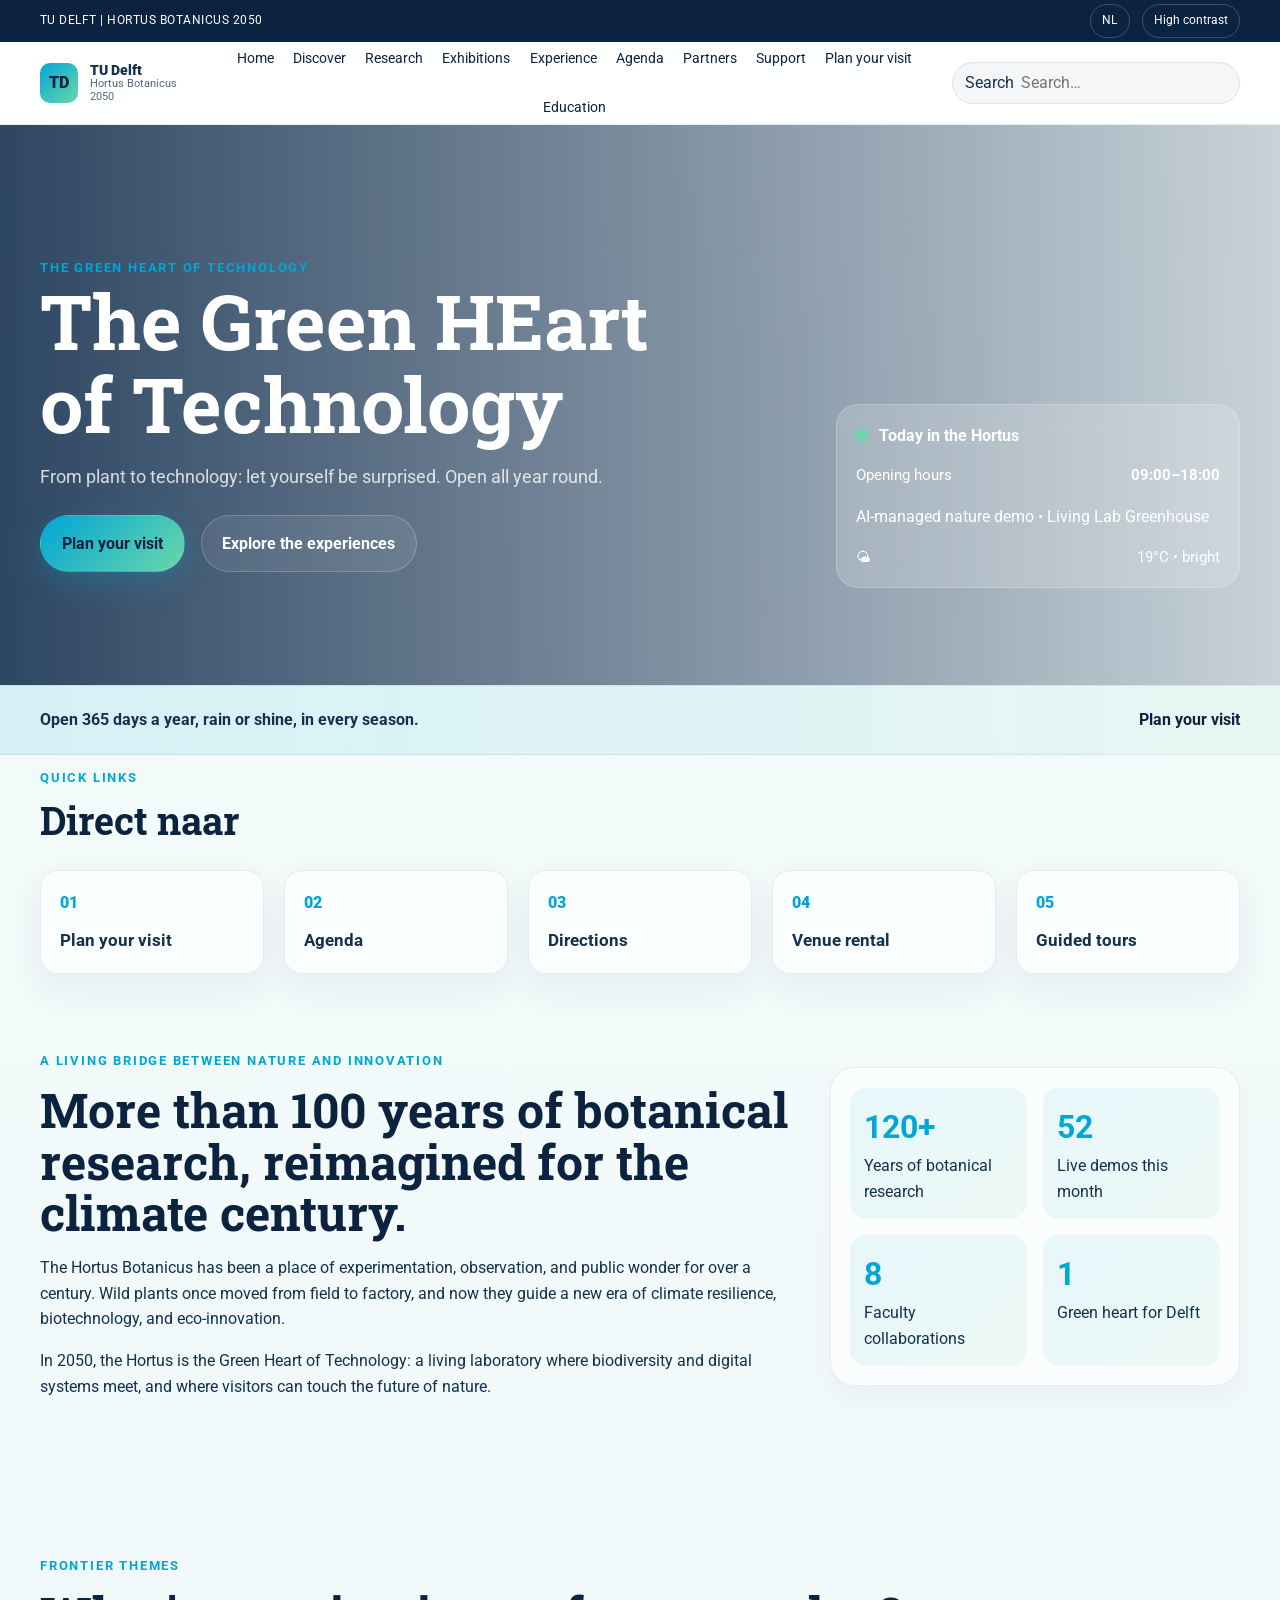
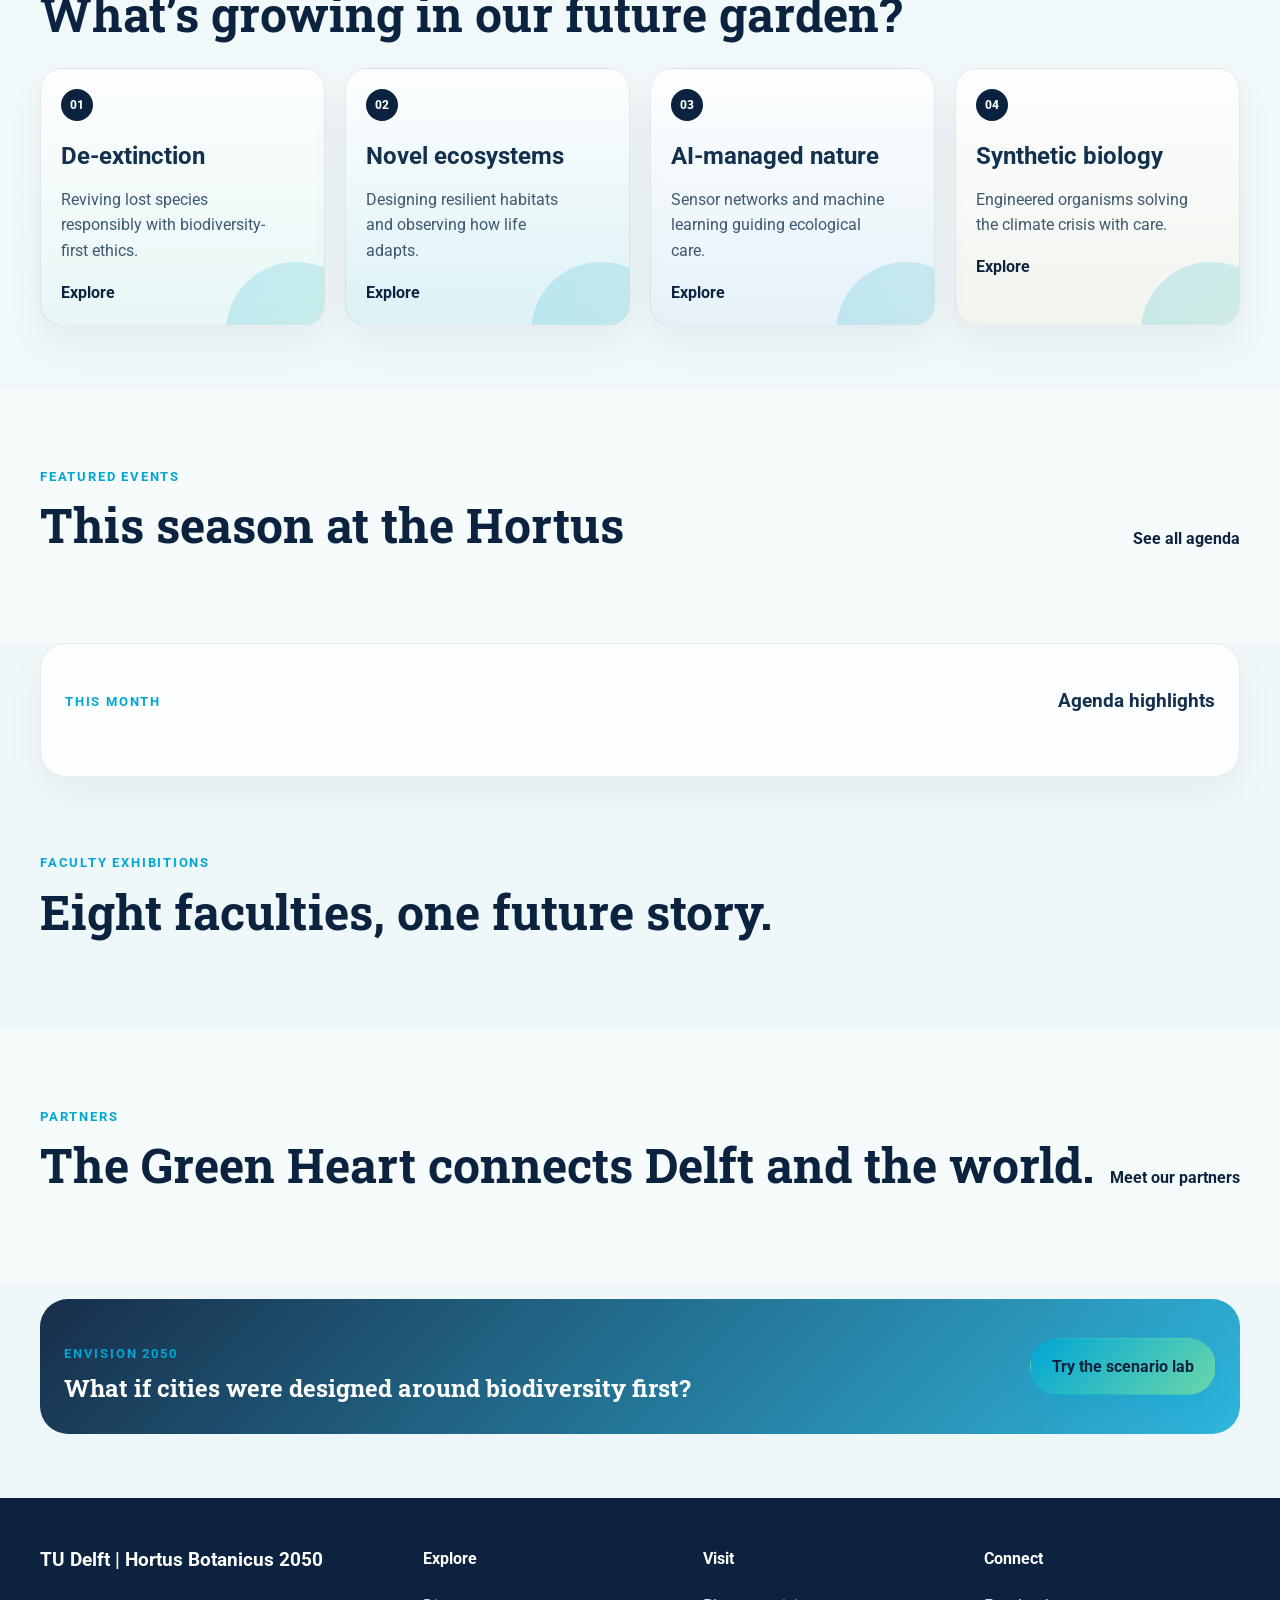
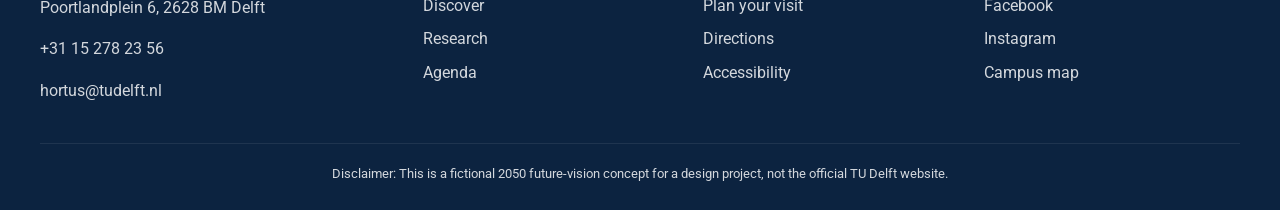
==== index.html @ bd9ae4de "Initial static redesign for Hortus Botanicus 2050 concept site." ====
<!DOCTYPE html>
<html lang="en">
  <head>
    <meta charset="UTF-8" />
    <meta name="viewport" content="width=device-width, initial-scale=1.0" />
    <title>TU Delft | Hortus Botanicus 2050</title>
    <meta name="description" content="A future-vision redesign of the TU Delft Hortus Botanicus website: The Green Heart of Technology." />
    <link rel="preconnect" href="https://fonts.googleapis.com" />
    <link rel="preconnect" href="https://fonts.gstatic.com" crossorigin />
    <link href="https://fonts.googleapis.com/css2?family=Roboto:wght@400;500;700;900&family=Roboto+Slab:wght@400;500;700&display=swap" rel="stylesheet" />
    <link rel="stylesheet" href="css/styles.css" />
    <script src="js/images.js" defer></script>
    <script src="data/site.js" defer></script>
    <script src="data/events.js" defer></script>
    <script src="data/exhibitions.js" defer></script>
    <script src="data/partners.js" defer></script>
    <script src="js/site.js" defer></script>
  </head>
  <body>
    <div class="topbar">
      <div class="container topbar-inner">
        <span class="topbar-label">TU Delft | Hortus Botanicus 2050</span>
        <div class="topbar-actions">
          <button class="language-toggle" data-lang-toggle aria-label="Toggle language">NL</button>
          <button class="contrast-toggle" data-contrast-toggle aria-label="Toggle high contrast">High contrast</button>
        </div>
      </div>
    </div>

    <header class="site-header">
      <div class="container nav-wrap">
        <a class="brand" href="index.html" aria-label="Home">
          <span class="brand-mark">TD</span>
          <span class="brand-text">
            <strong>TU Delft</strong>
            <small>Hortus Botanicus 2050</small>
          </span>
        </a>

        <button class="nav-toggle" aria-expanded="false" aria-controls="site-nav">
          <span></span><span></span><span></span>
        </button>

        <nav id="site-nav" class="site-nav" aria-label="Primary navigation">
          <a href="index.html" data-i18n="nav.home">Home</a>
          <a href="discover.html" data-i18n="nav.discover">Discover</a>
          <a href="research.html" data-i18n="nav.research">Research</a>
          <a href="exhibitions.html" data-i18n="nav.exhibitions">Exhibitions</a>
          <a href="experience.html" data-i18n="nav.experience">Experience</a>
          <a href="agenda.html" data-i18n="nav.agenda">Agenda</a>
          <a href="partners.html" data-i18n="nav.partners">Partners</a>
          <a href="support.html" data-i18n="nav.support">Support</a>
          <a href="visit.html" data-i18n="nav.visit">Plan your visit</a>
          <a href="education.html" data-i18n="nav.education">Education</a>
        </nav>

        <div class="header-tools">
          <label class="search-box" aria-label="Search">
            <span>Search</span>
            <input type="search" data-search-input placeholder="Search…" />
          </label>
        </div>
      </div>
    </header>

    <main>
      <section class="hero hero-home">
        <div class="hero-backdrop" data-bg="hero.main"></div>
        <div class="container hero-inner">
          <div class="hero-copy">
            <span class="eyebrow" data-i18n="hero.eyebrow">The Green Heart of Technology</span>
            <h1 data-i18n="hero.title">The Green HEart of Technology</h1>
            <p data-i18n="hero.subtitle">From plant to technology: let yourself be surprised. Open all year round.</p>
            <div class="cta-row">
              <a href="visit.html" class="btn btn-primary" data-i18n="hero.cta1">Plan your visit</a>
              <a href="experience.html" class="btn btn-secondary" data-i18n="hero.cta2">Explore the experiences</a>
            </div>
          </div>
          <aside class="today-card glass-card">
            <div class="card-header">
              <span class="status-dot"></span>
              <strong data-i18n="today.title">Today in the Hortus</strong>
            </div>
            <div class="hours-line">
              <span data-i18n="today.hours">Opening hours</span>
              <strong data-today-hours>09:00–18:00</strong>
            </div>
            <p data-today-activity>AI-managed nature demo • Living Lab Greenhouse</p>
            <div class="mini-weather">
              <span>🌤</span>
              <span data-today-weather>19°C • bright</span>
            </div>
          </aside>
        </div>
      </section>

      <section class="notice-band">
        <div class="container notice-inner">
          <strong data-i18n="notice.title">Open 365 days a year, rain or shine, in every season.</strong>
          <a href="visit.html" class="inline-link" data-i18n="notice.link">Plan your visit</a>
        </div>
      </section>

      <section class="quick-links container">
        <div class="section-heading compact">
          <p class="eyebrow" data-i18n="quicklinks.eyebrow">Quick links</p>
          <h2 data-i18n="quicklinks.title">Direct naar</h2>
        </div>
        <div class="quick-grid">
          <a class="quick-card" href="visit.html">
            <span>01</span>
            <h3 data-i18n="quick.plan">Plan your visit</h3>
          </a>
          <a class="quick-card" href="agenda.html">
            <span>02</span>
            <h3 data-i18n="quick.agenda">Agenda</h3>
          </a>
          <a class="quick-card" href="visit.html#directions">
            <span>03</span>
            <h3 data-i18n="quick.directions">Directions</h3>
          </a>
          <a class="quick-card" href="visit.html#rental">
            <span>04</span>
            <h3 data-i18n="quick.rental">Venue rental</h3>
          </a>
          <a class="quick-card" href="experience.html">
            <span>05</span>
            <h3 data-i18n="quick.tours">Guided tours</h3>
          </a>
        </div>
      </section>

      <section class="container intro-block">
        <div class="intro-copy">
          <p class="eyebrow" data-i18n="intro.eyebrow">A living bridge between nature and innovation</p>
          <h2 data-i18n="intro.title">More than 100 years of botanical research, reimagined for the climate century.</h2>
          <p data-i18n="intro.text1">The Hortus Botanicus has been a place of experimentation, observation, and public wonder for over a century. Wild plants once moved from field to factory, and now they guide a new era of climate resilience, biotechnology, and eco-innovation.</p>
          <p data-i18n="intro.text2">In 2050, the Hortus is the Green Heart of Technology: a living laboratory where biodiversity and digital systems meet, and where visitors can touch the future of nature.</p>
        </div>
        <div class="stats-grid glass-card">
          <div>
            <strong>120+</strong>
            <span>Years of botanical research</span>
          </div>
          <div>
            <strong>52</strong>
            <span>Live demos this month</span>
          </div>
          <div>
            <strong>8</strong>
            <span>Faculty collaborations</span>
          </div>
          <div>
            <strong>1</strong>
            <span>Green heart for Delft</span>
          </div>
        </div>
      </section>

      <section class="section-shell">
        <div class="container">
          <div class="section-heading">
            <p class="eyebrow" data-i18n="frontier.eyebrow">Frontier themes</p>
            <h2 data-i18n="frontier.title">What’s growing in our future garden?</h2>
          </div>
          <div class="card-grid theme-grid">
            <article class="feature-card card-1">
              <span class="tag">01</span>
              <h3>De-extinction</h3>
              <p>Reviving lost species responsibly with biodiversity-first ethics.</p>
              <a href="research.html#de-extinction">Explore</a>
            </article>
            <article class="feature-card card-2">
              <span class="tag">02</span>
              <h3>Novel ecosystems</h3>
              <p>Designing resilient habitats and observing how life adapts.</p>
              <a href="research.html#novel-ecosystems">Explore</a>
            </article>
            <article class="feature-card card-3">
              <span class="tag">03</span>
              <h3>AI-managed nature</h3>
              <p>Sensor networks and machine learning guiding ecological care.</p>
              <a href="research.html#ai-managed-nature">Explore</a>
            </article>
            <article class="feature-card card-4">
              <span class="tag">04</span>
              <h3>Synthetic biology</h3>
              <p>Engineered organisms solving the climate crisis with care.</p>
              <a href="research.html#synthetic-biology">Explore</a>
            </article>
          </div>
        </div>
      </section>

      <section class="section-shell alt-shell">
        <div class="container">
          <div class="section-heading split-heading">
            <div>
              <p class="eyebrow" data-i18n="events.eyebrow">Featured events</p>
              <h2 data-i18n="events.title">This season at the Hortus</h2>
            </div>
            <a href="agenda.html" class="inline-link" data-i18n="events.seeall">See all agenda</a>
          </div>
          <div class="card-grid event-grid" data-featured-events></div>
        </div>
      </section>

      <section class="container month-strip-shell">
        <div class="month-strip glass-card">
          <div class="strip-heading">
            <p class="eyebrow">This month</p>
            <h3>Agenda highlights</h3>
          </div>
          <div class="agenda-strip" id="home-agenda-strip"></div>
        </div>
      </section>

      <section class="section-shell">
        <div class="container">
          <div class="section-heading">
            <p class="eyebrow" data-i18n="faculties.eyebrow">Faculty exhibitions</p>
            <h2 data-i18n="faculties.title">Eight faculties, one future story.</h2>
          </div>
          <div class="faculty-grid" data-faculty-preview></div>
        </div>
      </section>

      <section class="section-shell alt-shell partner-shell">
        <div class="container">
          <div class="section-heading split-heading">
            <div>
              <p class="eyebrow" data-i18n="partners.eyebrow">Partners</p>
              <h2 data-i18n="partners.title">The Green Heart connects Delft and the world.</h2>
            </div>
            <a href="partners.html" class="inline-link" data-i18n="partners.link">Meet our partners</a>
          </div>
          <div class="logo-strip" data-partner-strip></div>
        </div>
      </section>

      <section class="cta-banner container">
        <div class="cta-inner glass-card">
          <div>
            <p class="eyebrow">Envision 2050</p>
            <h2>What if cities were designed around biodiversity first?</h2>
          </div>
          <a href="experience.html" class="btn btn-primary">Try the scenario lab</a>
        </div>
      </section>
    </main>

    <footer class="site-footer">
      <div class="container footer-grid">
        <div>
          <h3>TU Delft | Hortus Botanicus 2050</h3>
          <p>Poortlandplein 6, 2628 BM Delft</p>
          <p>+31 15 278 23 56</p>
          <p>hortus@tudelft.nl</p>
        </div>
        <div>
          <h4>Explore</h4>
          <ul>
            <li><a href="discover.html">Discover</a></li>
            <li><a href="research.html">Research</a></li>
            <li><a href="agenda.html">Agenda</a></li>
          </ul>
        </div>
        <div>
          <h4>Visit</h4>
          <ul>
            <li><a href="visit.html">Plan your visit</a></li>
            <li><a href="visit.html#directions">Directions</a></li>
            <li><a href="visit.html#accessibility">Accessibility</a></li>
          </ul>
        </div>
        <div>
          <h4>Connect</h4>
          <ul>
            <li><a href="#">Facebook</a></li>
            <li><a href="#">Instagram</a></li>
            <li><a href="#">Campus map</a></li>
          </ul>
        </div>
      </div>
      <div class="container footer-bottom">
        <small>Disclaimer: This is a fictional 2050 future-vision concept for a design project, not the official TU Delft website.</small>
      </div>
    </footer>
  </body>
</html>
---- css/styles.css ----
* {
  box-sizing: border-box;
}

:root {
  --tudelft-cyan: #00a6d6;
  --tudelft-dark: #0c2340;
  --tudelft-green: #6ad7aa;
  --tudelft-forest: #1d5b4b;
  --tudelft-sand: #eff8f5;
  --tudelft-stone: #dfe8ec;
  --tudelft-white: #ffffff;
  --tudelft-text: #13314d;
  --tudelft-shadow: rgba(12, 35, 64, 0.14);
  --tudelft-glow: rgba(0, 166, 214, 0.18);
  --max-width: 1200px;
}

body.high-contrast {
  --tudelft-cyan: #7ce8ff;
  --tudelft-dark: #000000;
  --tudelft-green: #d2ff69;
  --tudelft-forest: #0d3329;
  --tudelft-sand: #0f0f0f;
  --tudelft-stone: #1f1f1f;
  --tudelft-white: #ffffff;
  --tudelft-text: #ffffff;
  --tudelft-shadow: rgba(0, 0, 0, 0.5);
  --tudelft-glow: rgba(124, 232, 255, 0.2);
}

html {
  scroll-behavior: smooth;
}

body {
  margin: 0;
  font-family: "Roboto", sans-serif;
  background: linear-gradient(180deg, #f4fbfa 0%, #edf6f9 100%);
  color: var(--tudelft-text);
  line-height: 1.6;
}

body.high-contrast {
  background: #000;
  color: var(--tudelft-text);
}

img {
  max-width: 100%;
  display: block;
}

a {
  color: inherit;
  text-decoration: none;
}

button,
input {
  font: inherit;
}

.container {
  width: min(var(--max-width), calc(100% - 2rem));
  margin: 0 auto;
}

.topbar {
  background: var(--tudelft-dark);
  color: var(--tudelft-white);
  font-size: 0.77rem;
  letter-spacing: 0.04em;
  text-transform: uppercase;
}

.topbar-inner {
  display: flex;
  justify-content: space-between;
  align-items: center;
  min-height: 42px;
  gap: 1rem;
}

.topbar-actions {
  display: flex;
  gap: 0.75rem;
}

.language-toggle,
.contrast-toggle {
  border: 1px solid rgba(255,255,255,0.2);
  background: transparent;
  color: inherit;
  padding: 0.38rem 0.7rem;
  border-radius: 999px;
  cursor: pointer;
}

.site-header {
  position: sticky;
  top: 0;
  z-index: 40;
  background: rgba(255,255,255,0.85);
  backdrop-filter: blur(12px);
  border-bottom: 1px solid rgba(12, 35, 64, 0.08);
}

.nav-wrap {
  display: flex;
  align-items: center;
  justify-content: space-between;
  gap: 1rem;
  min-height: 78px;
}

.brand {
  display: inline-flex;
  align-items: center;
  gap: 0.75rem;
  min-width: 0;
}

.brand-mark {
  display: inline-grid;
  place-items: center;
  width: 2.5rem;
  height: 2.5rem;
  border-radius: 10px;
  background: linear-gradient(135deg, var(--tudelft-cyan), var(--tudelft-green));
  color: var(--tudelft-dark);
  font-weight: 900;
}

.brand-text {
  display: flex;
  flex-direction: column;
  line-height: 1.1;
}

.brand-text strong {
  font-weight: 900;
  font-size: 0.88rem;
}

.brand-text small {
  font-size: 0.7rem;
  color: rgba(12, 35, 64, 0.7);
}

.site-nav {
  display: flex;
  align-items: center;
  justify-content: center;
  gap: 1rem;
  flex-wrap: wrap;
  font-size: 0.85rem;
}

.site-nav a {
  position: relative;
  padding: 0.35rem 0.1rem;
  color: var(--tudelft-dark);
}

.site-nav a::after {
  content: "";
  position: absolute;
  left: 0;
  bottom: -0.2rem;
  width: 100%;
  height: 2px;
  background: var(--tudelft-cyan);
  transform: scaleX(0);
  transform-origin: center;
  transition: transform 0.2s ease;
}

.site-nav a:hover::after,
.site-nav a:focus-visible::after {
  transform: scaleX(1);
}

.header-tools {
  display: flex;
  align-items: center;
  gap: 0.5rem;
}

.search-box {
  display: flex;
  align-items: center;
  gap: 0.3rem;
  background: rgba(12, 35, 64, 0.04);
  border-radius: 999px;
  padding: 0.4rem 0.8rem;
  border: 1px solid rgba(12, 35, 64, 0.08);
}

.search-box input {
  border: 0;
  background: transparent;
  min-width: 120px;
  outline: none;
}

.nav-toggle {
  display: none;
  width: 2.8rem;
  height: 2.5rem;
  border: 1px solid rgba(12,35,64,0.12);
  border-radius: 10px;
  background: rgba(12,35,64,0.03);
}

.nav-toggle span {
  display: block;
  width: 1.3rem;
  height: 2px;
  background: var(--tudelft-dark);
  margin: 0.3rem auto;
}

.hero,
.page-hero {
  position: relative;
  min-height: 560px;
  display: flex;
  align-items: center;
  overflow: hidden;
}

.hero-backdrop,
.page-hero .hero-backdrop {
  position: absolute;
  inset: 0;
  background-size: cover;
  background-position: center;
  filter: saturate(1.15) contrast(1.05);
}

.hero-backdrop::after,
.page-hero .hero-backdrop::after {
  content: "";
  position: absolute;
  inset: 0;
  background: linear-gradient(90deg, rgba(12,35,64,0.82), rgba(12,35,64,0.18));
}

.hero-inner,
.page-hero-inner {
  position: relative;
  z-index: 1;
  width: min(var(--max-width), calc(100% - 2rem));
  display: grid;
  grid-template-columns: 1.7fr 0.9fr;
  gap: 2rem;
  align-items: end;
}

.hero-copy {
  max-width: 640px;
  color: var(--tudelft-white);
  padding: 4rem 0 3rem;
}

.eyebrow {
  font-size: 0.8rem;
  font-weight: 700;
  letter-spacing: 0.14em;
  text-transform: uppercase;
  color: var(--tudelft-cyan);
  margin-bottom: 0.75rem;
}

.hero-copy h1,
.page-hero h1,
.section-heading h2,
.intro-copy h2,
.cta-inner h2 {
  font-family: "Roboto Slab", serif;
  line-height: 1.08;
  margin: 0;
}

.hero-copy h1 {
  font-size: clamp(2.7rem, 6vw, 5.2rem);
  margin-bottom: 1rem;
}

.hero-copy p {
  font-size: 1.1rem;
  max-width: 42rem;
  color: rgba(255,255,255,0.8);
}

.cta-row {
  display: flex;
  flex-wrap: wrap;
  gap: 1rem;
  margin-top: 1.5rem;
}

.btn {
  display: inline-flex;
  align-items: center;
  justify-content: center;
  border-radius: 999px;
  padding: 0.9rem 1.3rem;
  border: 1px solid transparent;
  font-weight: 700;
  cursor: pointer;
  transition: transform 0.2s ease, box-shadow 0.2s ease;
}

.btn:hover, .btn:focus-visible {
  transform: translateY(-1px);
}

.btn-primary {
  background: linear-gradient(135deg, var(--tudelft-cyan), var(--tudelft-green));
  color: var(--tudelft-dark);
  box-shadow: 0 10px 30px rgba(0, 166, 214, 0.26);
}

.btn-secondary {
  background: rgba(255,255,255,0.08);
  color: var(--tudelft-white);
  border-color: rgba(255,255,255,0.2);
}

.today-card {
  background: rgba(255,255,255,0.18);
  border: 1px solid rgba(255,255,255,0.2);
  backdrop-filter: blur(12px);
  color: var(--tudelft-white);
  padding: 1.1rem 1.2rem;
  border-radius: 22px;
  margin-bottom: 2rem;
}

.card-header {
  display: flex;
  align-items: center;
  gap: 0.7rem;
  margin-bottom: 1rem;
  font-weight: 700;
}

.status-dot {
  display: inline-block;
  width: 0.72rem;
  height: 0.72rem;
  background: var(--tudelft-green);
  border-radius: 50%;
  box-shadow: 0 0 0 5px rgba(106, 215, 170, 0.18);
}

.hours-line,
.mini-weather {
  display: flex;
  justify-content: space-between;
  gap: 1rem;
  align-items: center;
  font-size: 0.92rem;
  margin-top: 0.7rem;
}

.notice-band {
  background: linear-gradient(90deg, rgba(0,166,214,0.12), rgba(106,215,170,0.08));
  border-block: 1px solid rgba(12,35,64,0.08);
}

.notice-inner {
  display: flex;
  justify-content: space-between;
  align-items: center;
  gap: 1rem;
  min-height: 68px;
}

.inline-link {
  color: var(--tudelft-dark);
  font-weight: 700;
}

.container.section-slim,
.section-shell,
.page-hero {
  padding-block: 4rem;
}

.section-heading {
  margin-bottom: 1.75rem;
}

.section-heading h2,
.intro-copy h2 {
  font-size: clamp(2rem, 4vw, 3rem);
  color: var(--tudelft-dark);
}

.section-heading.compact h2 {
  font-size: clamp(1.5rem, 3vw, 2.4rem);
}

.split-heading {
  display: flex;
  justify-content: space-between;
  align-items: end;
  gap: 1rem;
}

.quick-grid,
.card-grid,
.faculty-grid,
.demo-grid,
.support-grid,
.education-grid,
.collection-grid,
.visit-grid,
.zone-grid {
  display: grid;
  gap: 1.25rem;
}

.quick-grid {
  grid-template-columns: repeat(5, minmax(160px, 1fr));
}

.quick-card {
  background: rgba(255,255,255,0.7);
  border: 1px solid rgba(12,35,64,0.08);
  border-radius: 18px;
  padding: 1.2rem;
  box-shadow: 0 14px 35px rgba(12,35,64,0.06);
}

.quick-card span {
  display: block;
  color: var(--tudelft-cyan);
  font-weight: 900;
  margin-bottom: 0.7rem;
}

.quick-card h3 {
  margin: 0;
  font-size: 1.08rem;
}

.intro-block {
  display: grid;
  grid-template-columns: 1.3fr 0.7fr;
  gap: 1.75rem;
  align-items: center;
  padding-block: 4rem;
}

.stats-grid {
  display: grid;
  grid-template-columns: repeat(2, minmax(120px, 1fr));
  gap: 1rem;
  padding: 1.2rem;
  background: rgba(255,255,255,0.7);
  border-radius: 24px;
  border: 1px solid rgba(12,35,64,0.08);
  box-shadow: 0 12px 25px rgba(12,35,64,0.04);
}

.stats-grid div {
  padding: 0.9rem;
  border-radius: 16px;
  background: linear-gradient(135deg, rgba(0,166,214,0.08), rgba(106,215,170,0.1));
}

.stats-grid strong {
  display: block;
  font-size: clamp(1.6rem, 2.5vw, 2.4rem);
  color: var(--tudelft-cyan);
}

.theme-grid,
.event-grid,
.faculty-grid,
.support-grid,
.education-grid,
.collection-grid,
.visit-grid,
.zone-grid {
  grid-template-columns: repeat(4, minmax(220px, 1fr));
}

.feature-card,
.research-card,
.demo-card,
.info-panel,
.partner-box,
.zone-card,
.faculty-card,
.support-card,
.poster-card,
.visit-card {
  background: rgba(255,255,255,0.78);
  border: 1px solid rgba(12,35,64,0.08);
  border-radius: 22px;
  box-shadow: 0 18px 38px rgba(12,35,64,0.06);
}

.feature-card {
  padding: 1.25rem;
  min-height: 230px;
  position: relative;
  overflow: hidden;
}

.feature-card::before {
  content: "";
  position: absolute;
  inset: auto -15% -30% auto;
  width: 140px;
  height: 140px;
  border-radius: 50%;
  background: linear-gradient(135deg, rgba(0,166,214,0.18), rgba(106,215,170,0.2));
}

.feature-card .tag {
  display: inline-flex;
  width: 2rem;
  height: 2rem;
  border-radius: 50%;
  align-items: center;
  justify-content: center;
  background: var(--tudelft-dark);
  color: var(--tudelft-white);
  font-size: 0.72rem;
  font-weight: 800;
}

.feature-card h3 {
  margin-top: 1rem;
  margin-bottom: 0.7rem;
  font-size: 1.5rem;
}

.feature-card p {
  margin: 0;
  color: rgba(19,49,77,0.8);
  max-width: 24ch;
}

.feature-card a {
  display: inline-flex;
  margin-top: 1rem;
  font-weight: 700;
  color: var(--tudelft-dark);
}

.card-1 { background: linear-gradient(180deg, rgba(255,255,255,0.84), rgba(96,217,186,0.06)); }
.card-2 { background: linear-gradient(180deg, rgba(255,255,255,0.84), rgba(0,166,214,0.08)); }
.card-3 { background: linear-gradient(180deg, rgba(255,255,255,0.84), rgba(109,162,255,0.08)); }
.card-4 { background: linear-gradient(180deg, rgba(255,255,255,0.84), rgba(255,206,102,0.08)); }

.alt-shell {
  background: rgba(255,255,255,0.42);
}

.event-card {
  background: rgba(255,255,255,0.78);
  border: 1px solid rgba(12,35,64,0.08);
  border-radius: 20px;
  overflow: hidden;
  box-shadow: 0 16px 36px rgba(12,35,64,0.05);
}

.event-card .event-media {
  height: 170px;
  background: linear-gradient(135deg, rgba(12,35,64,0.8), rgba(0,166,214,0.4));
}

.event-card .event-copy {
  padding: 1rem 1.1rem 1.3rem;
}

.event-date {
  display: inline-block;
  margin-bottom: 0.6rem;
  background: rgba(0,166,214,0.12);
  color: var(--tudelft-dark);
  border-radius: 999px;
  padding: 0.3rem 0.7rem;
  font-weight: 700;
  font-size: 0.8rem;
}

.event-card h3,
.research-card h3,
.faculty-card h3,
.demo-card h3,
.support-card h3,
.info-panel h3,
.partner-box h3 {
  margin: 0 0 0.6rem;
  font-size: 1.3rem;
}

.event-card p,
.research-card p,
.faculty-card p,
.demo-card p,
.support-card p,
.info-panel p,
.partner-box p {
  margin: 0;
  color: rgba(19,49,77,0.82);
}

.month-strip-shell {
  padding-bottom: 0;
}

.month-strip {
  background: rgba(255,255,255,0.76);
  border-radius: 26px;
  border: 1px solid rgba(12,35,64,0.08);
  box-shadow: 0 18px 40px rgba(12,35,64,0.05);
  padding: 1.5rem;
}

.strip-heading {
  display: flex;
  align-items: center;
  justify-content: space-between;
  gap: 1rem;
  margin-bottom: 1rem;
}

.agenda-strip {
  display: grid;
  grid-template-columns: repeat(4, minmax(180px, 1fr));
  gap: 1rem;
}

.agenda-item {
  background: var(--tudelft-sand);
  border: 1px solid rgba(12,35,64,0.08);
  border-radius: 16px;
  padding: 0.9rem;
}

.agenda-item strong {
  display: block;
  font-size: 1.4rem;
  color: var(--tudelft-dark);
}

.faculty-grid {
  grid-template-columns: repeat(4, minmax(180px, 1fr));
}

.faculty-card,
.partner-box,
.support-card,
.info-panel,
.zone-card,
.demo-card,
.poster-card,
.visit-card {
  padding: 1.2rem;
}

.faculty-card .mini-tag,
.partner-box .mini-tag,
.zone-card .mini-tag,
.demo-card .mini-tag {
  display: inline-block;
  border-radius: 999px;
  background: rgba(0,166,214,0.12);
  color: var(--tudelft-dark);
  font-weight: 700;
  font-size: 0.78rem;
  padding: 0.28rem 0.6rem;
  margin-bottom: 0.6rem;
}

.logo-strip {
  display: flex;
  flex-wrap: wrap;
  gap: 0.9rem;
  margin-top: 1rem;
}

.logo-strip .partner-logo {
  min-width: 120px;
  padding: 1rem 1.2rem;
  border-radius: 16px;
  background: rgba(255,255,255,0.6);
  border: 1px solid rgba(12,35,64,0.08);
  text-align: center;
  font-weight: 700;
}

.cta-banner {
  padding-block: 1rem 4rem;
}

.cta-inner {
  display: flex;
  align-items: center;
  justify-content: space-between;
  gap: 1.5rem;
  background: linear-gradient(135deg, rgba(12,35,64,0.95), rgba(0,166,214,0.8));
  color: var(--tudelft-white);
  border-radius: 28px;
  padding: 2rem 1.5rem;
}

.site-footer {
  background: var(--tudelft-dark);
  color: rgba(255,255,255,0.82);
  padding: 3rem 0 1.5rem;
}

.footer-grid {
  display: grid;
  grid-template-columns: 1.4fr 1fr 1fr 1fr;
  gap: 1.5rem;
}

.site-footer h3,
.site-footer h4 {
  color: var(--tudelft-white);
  margin-top: 0;
}

.site-footer ul {
  list-style: none;
  padding: 0;
  margin: 0;
  display: grid;
  gap: 0.5rem;
}

.site-footer a {
  color: inherit;
}

.footer-bottom {
  border-top: 1px solid rgba(255,255,255,0.08);
  margin-top: 1.5rem;
  padding-top: 1rem;
  text-align: center;
}

.page-hero.slim-hero {
  min-height: 340px;
}

.page-hero-inner {
  display: flex;
  align-items: end;
  min-height: 340px;
}

.page-hero-inner h1 {
  color: var(--tudelft-white);
  font-size: clamp(2.2rem, 4vw, 4rem);
  max-width: 680px;
}

.research-grid {
  display: grid;
  grid-template-columns: repeat(2, minmax(260px, 1fr));
  gap: 1.25rem;
}

.research-card {
  padding: 1.4rem;
}

.research-header {
  display: flex;
  align-items: center;
  gap: 0.9rem;
  margin-bottom: 0.9rem;
}

.research-header span {
  width: 2.1rem;
  height: 2.1rem;
  display: inline-grid;
  place-items: center;
  border-radius: 50%;
  background: var(--tudelft-dark);
  color: var(--tudelft-white);
  font-weight: 700;
}

.demo-box {
  background: rgba(0,166,214,0.08);
  border: 1px solid rgba(0,166,214,0.14);
  border-radius: 16px;
  padding: 0.8rem 1rem;
  margin: 1rem 0;
}

.demo-box strong {
  display: block;
  margin-bottom: 0.25rem;
}

.stats-bars {
  display: grid;
  gap: 1rem;
}

.bar-row {
  display: grid;
  grid-template-columns: 220px minmax(160px, 1fr) 70px;
  align-items: center;
  gap: 1rem;
}

.bar {
  position: relative;
  height: 16px;
  background: rgba(12,35,64,0.08);
  border-radius: 999px;
  overflow: hidden;
}

.bar span {
  display: block;
  height: 100%;
  border-radius: inherit;
  background: linear-gradient(90deg, var(--tudelft-cyan), var(--tudelft-green));
  animation: fill-bar 1.4s ease;
}

@keyframes fill-bar {
  from { width: 0; }
}

.filter-row {
  display: flex;
  flex-wrap: wrap;
  gap: 0.7rem;
  margin-bottom: 1.5rem;
}

.filter-chip {
  padding: 0.55rem 0.9rem;
  border-radius: 999px;
  border: 1px solid rgba(12,35,64,0.12);
  background: rgba(255,255,255,0.74);
  color: var(--tudelft-dark);
  cursor: pointer;
}

.filter-chip.active {
  background: var(--tudelft-dark);
  color: var(--tudelft-white);
}

.faculty-gallery {
  display: grid;
  grid-template-columns: repeat(2, minmax(250px, 1fr));
  gap: 1.2rem;
}

.faculty-item {
  display: grid;
  grid-template-columns: 176px 1fr;
  gap: 1rem;
  background: rgba(255,255,255,0.78);
  border: 1px solid rgba(12,35,64,0.08);
  border-radius: 22px;
  overflow: hidden;
  box-shadow: 0 16px 30px rgba(12,35,64,0.06);
}

.faculty-image {
  min-height: 200px;
  background: linear-gradient(135deg, rgba(12,35,64,0.8), rgba(0,166,214,0.25));
}

.faculty-item .inner {
  padding: 1.1rem 1rem 1.1rem 0;
}

.scenario-panel {
  background: rgba(255,255,255,0.8);
  border: 1px solid rgba(12,35,64,0.08);
  border-radius: 26px;
  padding: 1.5rem;
  box-shadow: 0 18px 40px rgba(12,35,64,0.06);
}

.scenario-options {
  display: flex;
  flex-wrap: wrap;
  gap: 0.8rem;
  margin-bottom: 1.25rem;
}

.scenario-btn {
  padding: 0.8rem 1rem;
  border-radius: 999px;
  border: 1px solid rgba(12,35,64,0.12);
  background: rgba(255,255,255,0.76);
  cursor: pointer;
}

.scenario-btn.active {
  background: var(--tudelft-dark);
  color: var(--tudelft-white);
}

.scenario-result {
  display: grid;
  grid-template-columns: 1fr 1.1fr;
  gap: 1.2rem;
  align-items: center;
  background: linear-gradient(135deg, rgba(0,166,214,0.07), rgba(106,215,170,0.08));
  border-radius: 20px;
  padding: 1rem;
}

.result-visual {
  min-height: 220px;
  border-radius: 18px;
  background: linear-gradient(135deg, rgba(27,45,56,0.9), rgba(106,215,170,0.5));
  position: relative;
  overflow: hidden;
}

.visual-frame {
  position: absolute;
  inset: 10% 12%;
  background: linear-gradient(180deg, rgba(255,255,255,0.1), rgba(255,255,255,0.06));
  border: 1px solid rgba(255,255,255,0.22);
  border-radius: 16px;
}

.demo-grid,
.support-grid,
.education-grid,
.collection-grid,
.visit-grid {
  grid-template-columns: repeat(3, minmax(220px, 1fr));
}

.reserve-slot {
  margin-top: 1rem;
  background: var(--tudelft-dark);
  color: var(--tudelft-white);
}

.agenda-controls {
  display: grid;
  gap: 1rem;
}

.agenda-search {
  display: grid;
  gap: 0.5rem;
  max-width: 400px;
}

.agenda-search input {
  border: 1px solid rgba(12,35,64,0.12);
  border-radius: 12px;
  padding: 0.7rem 0.8rem;
}

.agenda-list {
  display: grid;
  gap: 1rem;
  margin-top: 1.5rem;
}

.agenda-day {
  display: grid;
  grid-template-columns: 80px 1fr;
  gap: 1rem;
  align-items: start;
  padding: 1rem 1.1rem;
  background: rgba(255,255,255,0.78);
  border: 1px solid rgba(12,35,64,0.08);
  border-radius: 18px;
}

.day-badge {
  display: inline-grid;
  place-items: center;
  width: 70px;
  height: 70px;
  border-radius: 18px;
  background: linear-gradient(135deg, rgba(0,166,214,0.14), rgba(106,215,170,0.22));
  font-weight: 900;
  font-size: 1.3rem;
}

.agenda-item-title {
  margin: 0 0 0.4rem;
  font-size: 1.5rem;
}

.agenda-meta {
  display: flex;
  flex-wrap: wrap;
  gap: 0.7rem;
  margin-bottom: 0.6rem;
  color: rgba(19,49,77,0.8);
  font-size: 0.88rem;
}

.network-map {
  position: relative;
  min-height: 320px;
  background: linear-gradient(135deg, rgba(12,35,64,0.08), rgba(0,166,214,0.08));
  border-radius: 26px;
  border: 1px solid rgba(12,35,64,0.08);
  overflow: hidden;
}

.map-core {
  position: absolute;
  left: 50%;
  top: 50%;
  transform: translate(-50%, -50%);
  width: 100px;
  height: 100px;
  display: grid;
  place-items: center;
  background: linear-gradient(135deg, var(--tudelft-cyan), var(--tudelft-green));
  color: var(--tudelft-dark);
  border-radius: 50%;
  font-weight: 900;
  box-shadow: 0 0 0 18px rgba(0,166,214,0.08);
}

.node {
  position: absolute;
  padding: 0.5rem 0.7rem;
  border-radius: 999px;
  background: rgba(255,255,255,0.8);
  border: 1px solid rgba(12,35,64,0.1);
  font-weight: 700;
}

.node-one { top: 20%; left: 18%; }
.node-two { top: 18%; right: 14%; }
.node-three { bottom: 18%; left: 22%; }
.node-four { bottom: 22%; right: 16%; }

.partner-category {
  margin-bottom: 1.5rem;
}

.partner-grid {
  display: grid;
  grid-template-columns: repeat(4, minmax(180px, 1fr));
  gap: 1rem;
  margin-top: 1rem;
}

.partner-box {
  min-height: 120px;
  display: grid;
  place-items: center;
  text-align: center;
}

.poster-grid {
  display: grid;
  grid-template-columns: repeat(4, minmax(180px, 1fr));
  gap: 1rem;
}

.poster-card {
  min-height: 150px;
  display: grid;
  place-items: center;
  background: linear-gradient(135deg, rgba(0,166,214,0.08), rgba(106,215,170,0.08));
  font-weight: 700;
}

.modal {
  position: fixed;
  inset: 0;
  display: none;
  place-items: center;
  padding: 1rem;
  background: rgba(12,35,64,0.4);
  z-index: 90;
}

.modal.open {
  display: grid;
}

.modal-content {
  max-width: 780px;
  width: min(100%, 780px);
  background: rgba(255,255,255,0.96);
  border: 1px solid rgba(12,35,64,0.08);
  border-radius: 24px;
  display: grid;
  grid-template-columns: 1.1fr 1fr;
  overflow: hidden;
  position: relative;
}

.modal-media img {
  width: 100%;
  height: 100%;
  object-fit: cover;
  background: linear-gradient(135deg, rgba(12,35,64,0.8), rgba(0,166,214,0.25));
}

.modal-copy {
  padding: 1.5rem;
}

.modal-close {
  position: absolute;
  top: 0.7rem;
  right: 0.8rem;
  width: 2rem;
  height: 2rem;
  border: 0;
  border-radius: 50%;
  background: rgba(12,35,64,0.08);
  cursor: pointer;
  font-size: 1.5rem;
}

.readme-wrap {
  max-width: 980px;
  margin: 3rem auto;
  padding: 2rem;
  background: rgba(255,255,255,0.8);
  border-radius: 24px;
  box-shadow: 0 18px 40px rgba(12,35,64,0.06);
}

.readme-wrap table {
  width: 100%;
  border-collapse: collapse;
  margin-top: 1rem;
}

.readme-wrap th,
.readme-wrap td {
  border: 1px solid rgba(12,35,64,0.12);
  padding: 0.7rem;
  text-align: left;
}

:focus-visible {
  outline: 3px solid rgba(0,166,214,0.9);
  outline-offset: 2px;
}

@media (prefers-reduced-motion: reduce) {
  html {
    scroll-behavior: auto;
  }
  *, *::before, *::after {
    animation: none !important;
    transition: none !important;
  }
}

@media (max-width: 980px) {
  .hero-inner,
  .intro-block,
  .scenario-result,
  .modal-content,
  .footer-grid {
    grid-template-columns: 1fr;
  }

  .quick-grid,
  .theme-grid,
  .event-grid,
  .faculty-grid,
  .partner-grid,
  .poster-grid,
  .support-grid,
  .education-grid,
  .collection-grid,
  .visit-grid,
  .demo-grid,
  .agenda-strip {
    grid-template-columns: repeat(2, minmax(180px, 1fr));
  }

  .site-nav {
    position: absolute;
    top: 100%;
    left: 1rem;
    right: 1rem;
    display: none;
    flex-direction: column;
    align-items: flex-start;
    background: rgba(255,255,255,0.96);
    border: 1px solid rgba(12,35,64,0.08);
    border-radius: 16px;
    padding: 1rem;
    box-shadow: 0 16px 30px rgba(12,35,64,0.08);
  }

  .site-nav.open {
    display: flex;
  }

  .nav-toggle {
    display: block;
  }
}

@media (max-width: 640px) {
  .topbar-inner,
  .notice-inner,
  .split-heading,
  .cta-inner,
  .strip-heading {
    flex-direction: column;
    align-items: flex-start;
  }

  .quick-grid,
  .theme-grid,
  .event-grid,
  .faculty-grid,
  .partner-grid,
  .poster-grid,
  .support-grid,
  .education-grid,
  .collection-grid,
  .visit-grid,
  .demo-grid,
  .agenda-strip,
  .research-grid,
  .faculty-gallery,
  .zone-grid {
    grid-template-columns: 1fr;
  }

  .hero-copy h1 {
    font-size: 2.5rem;
  }

  .hero,
  .page-hero {
    min-height: 450px;
  }

  .brand-text {
    display: none;
  }

  .bar-row {
    grid-template-columns: 1fr;
  }

  .faculty-item {
    grid-template-columns: 1fr;
  }
}
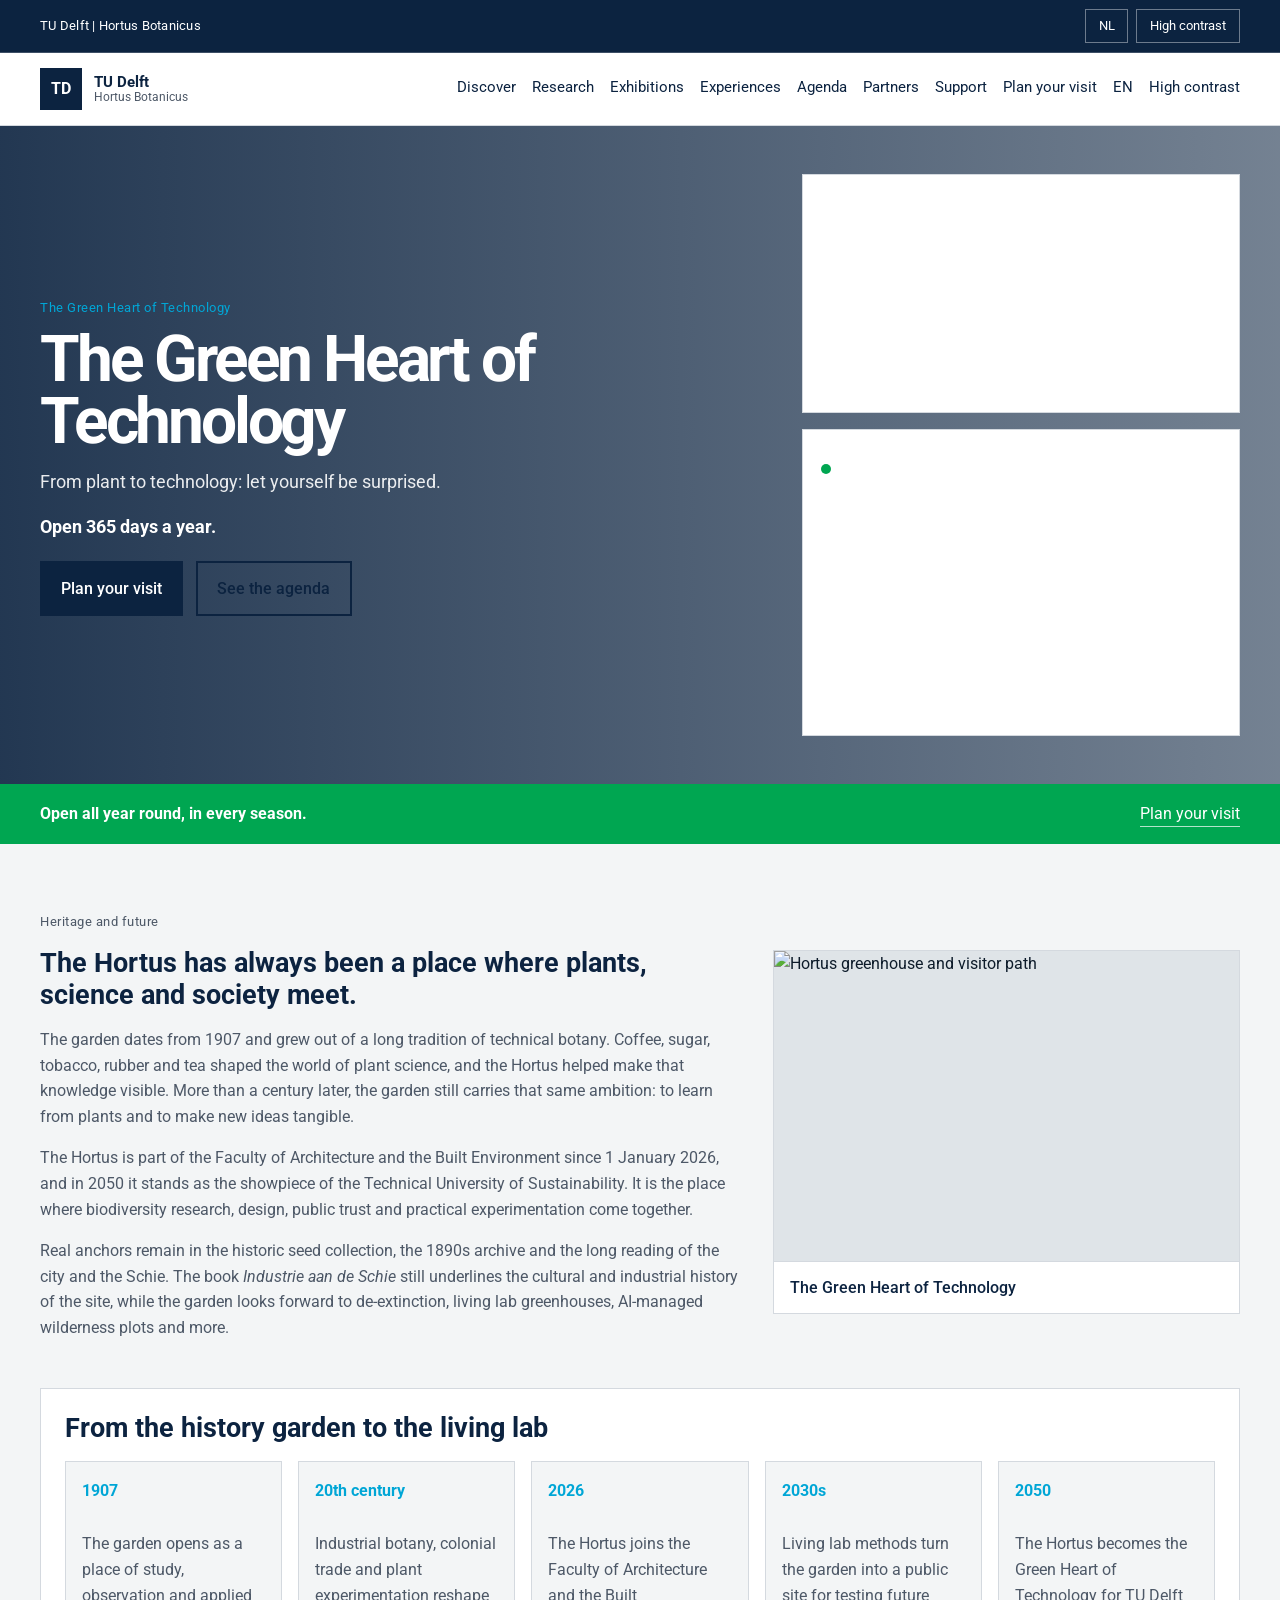
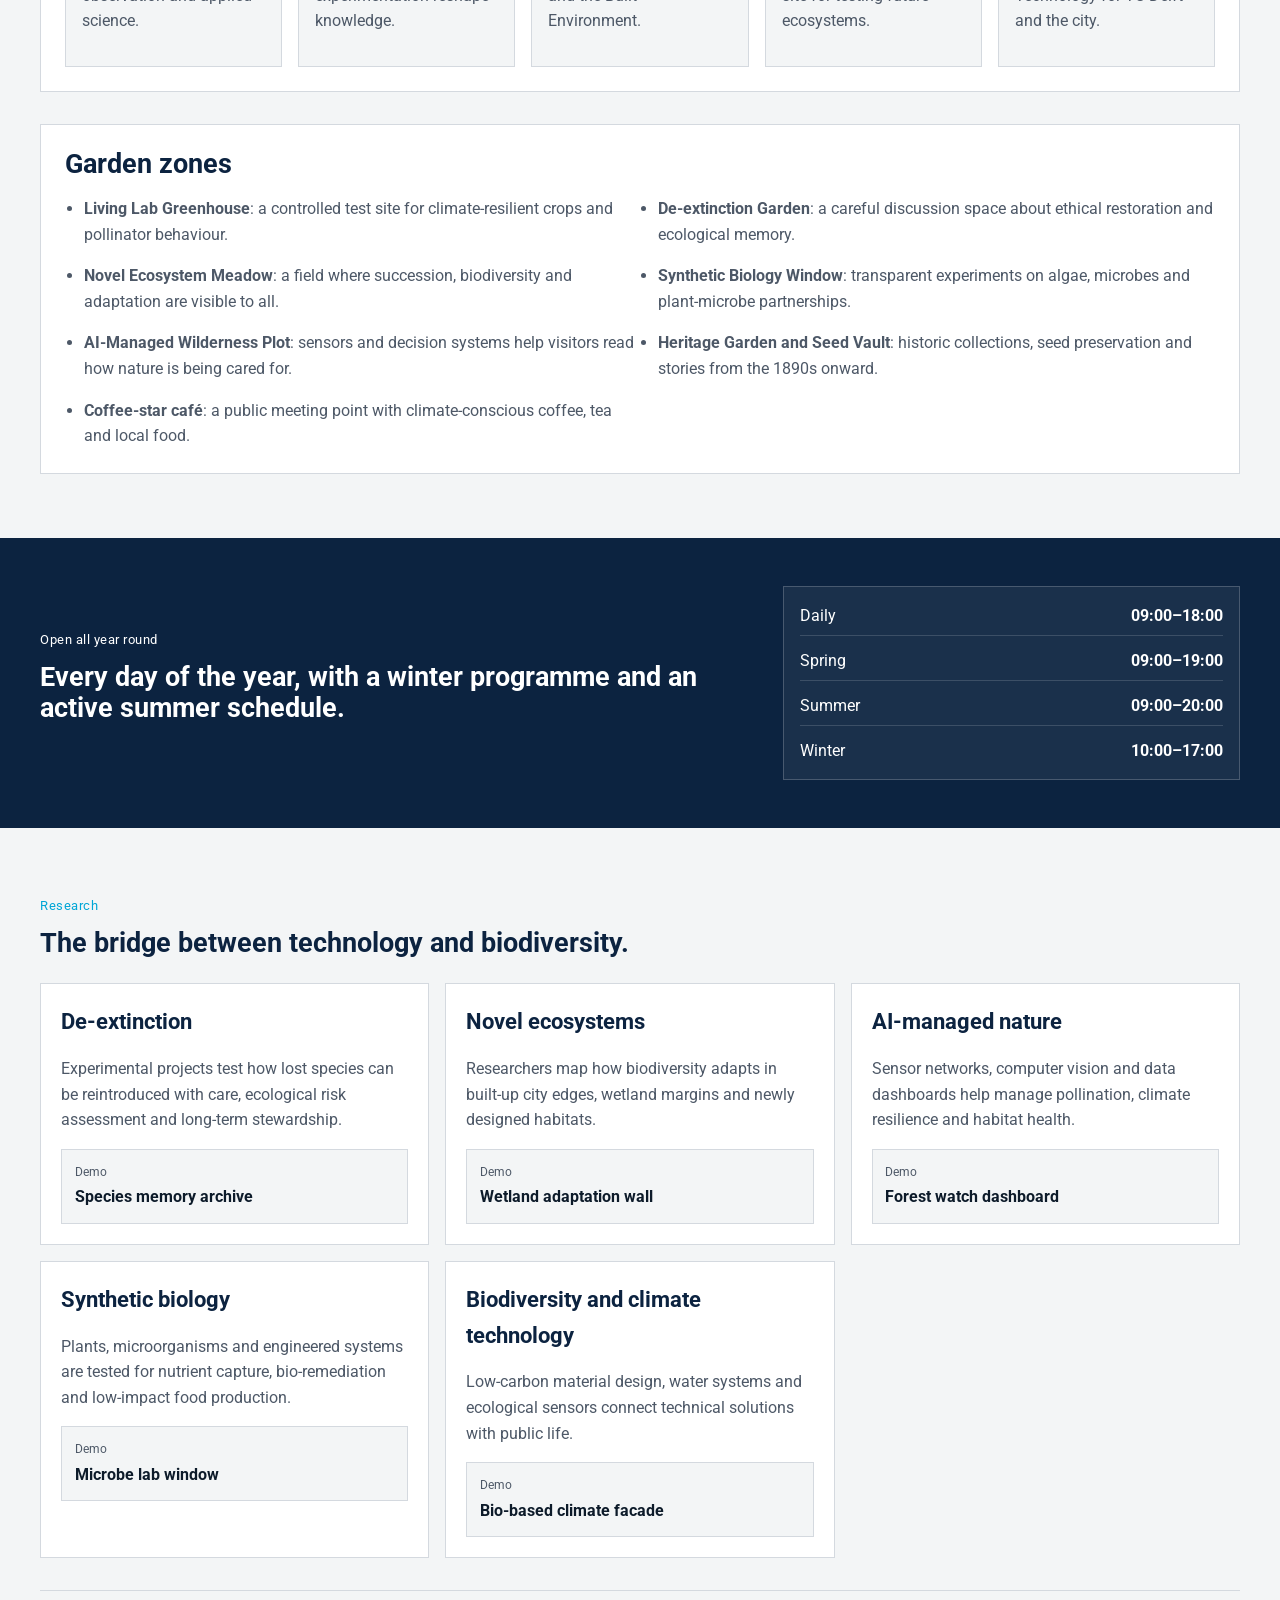
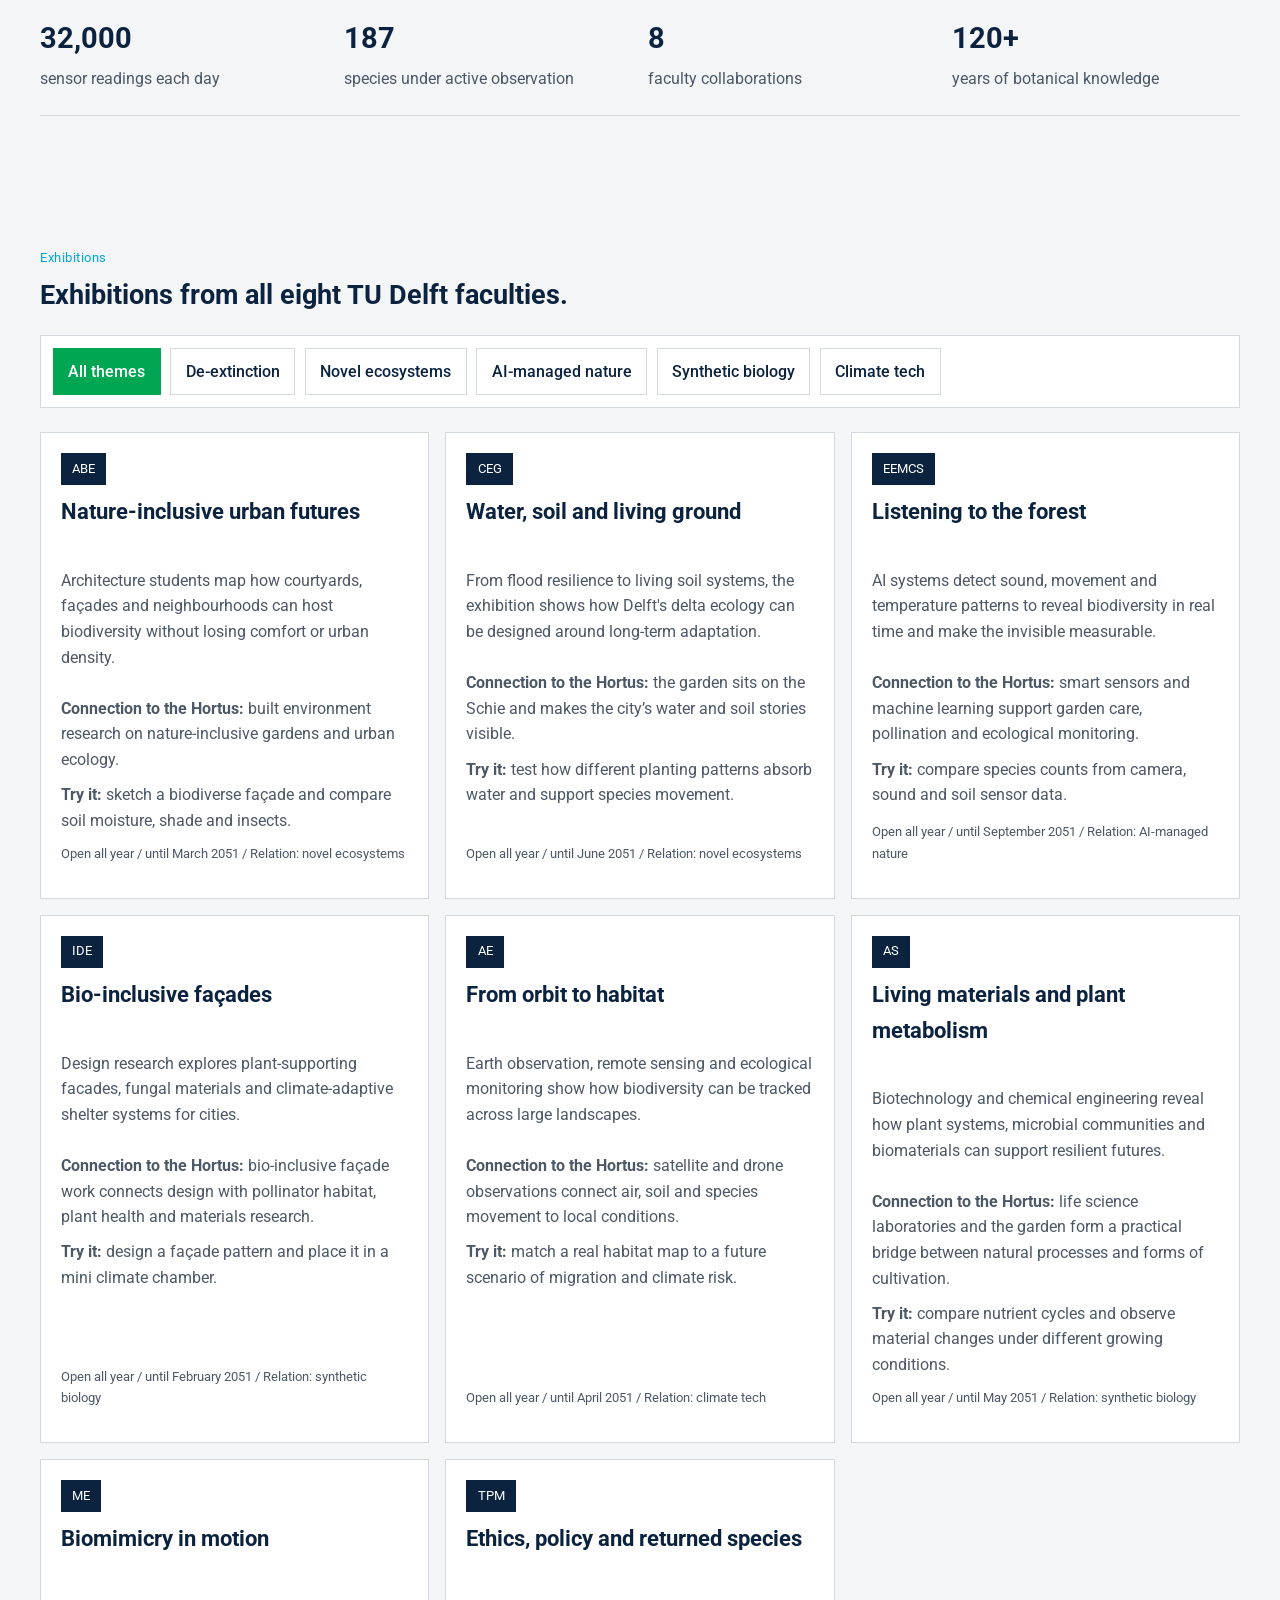
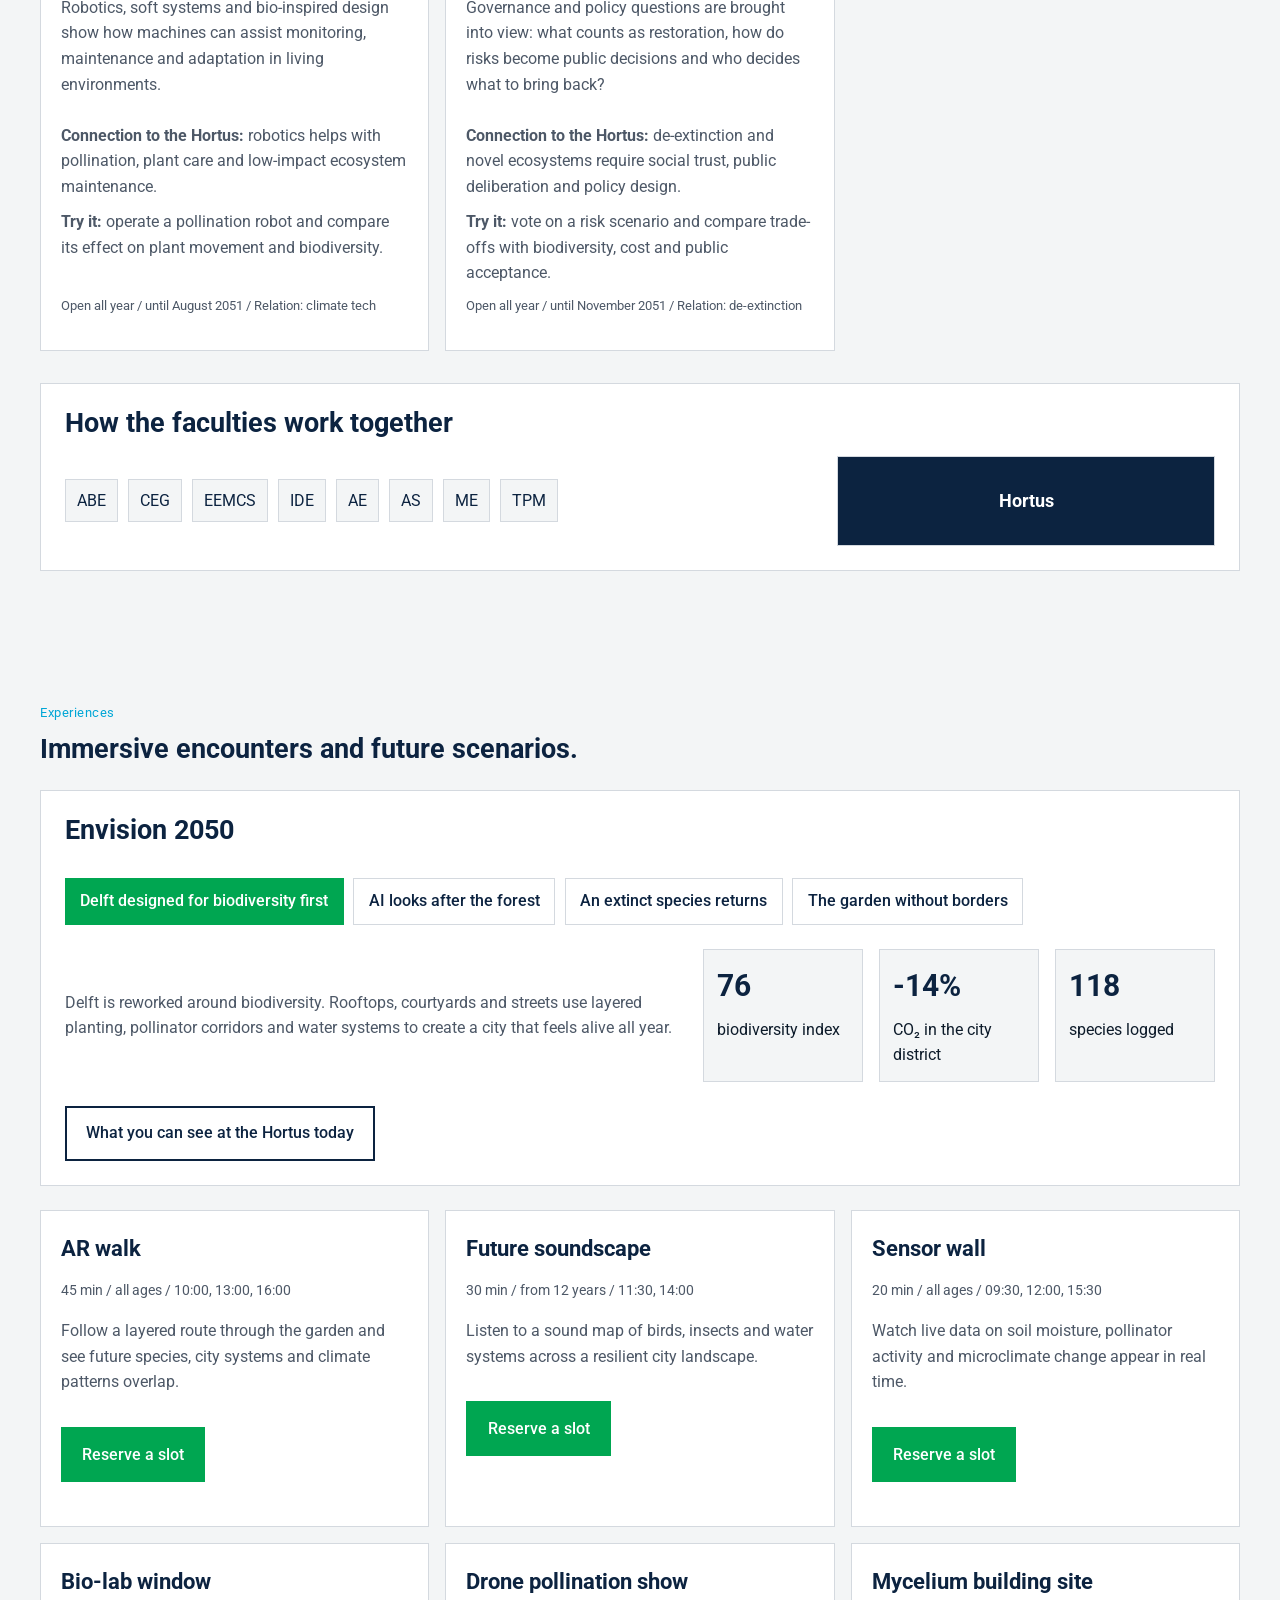
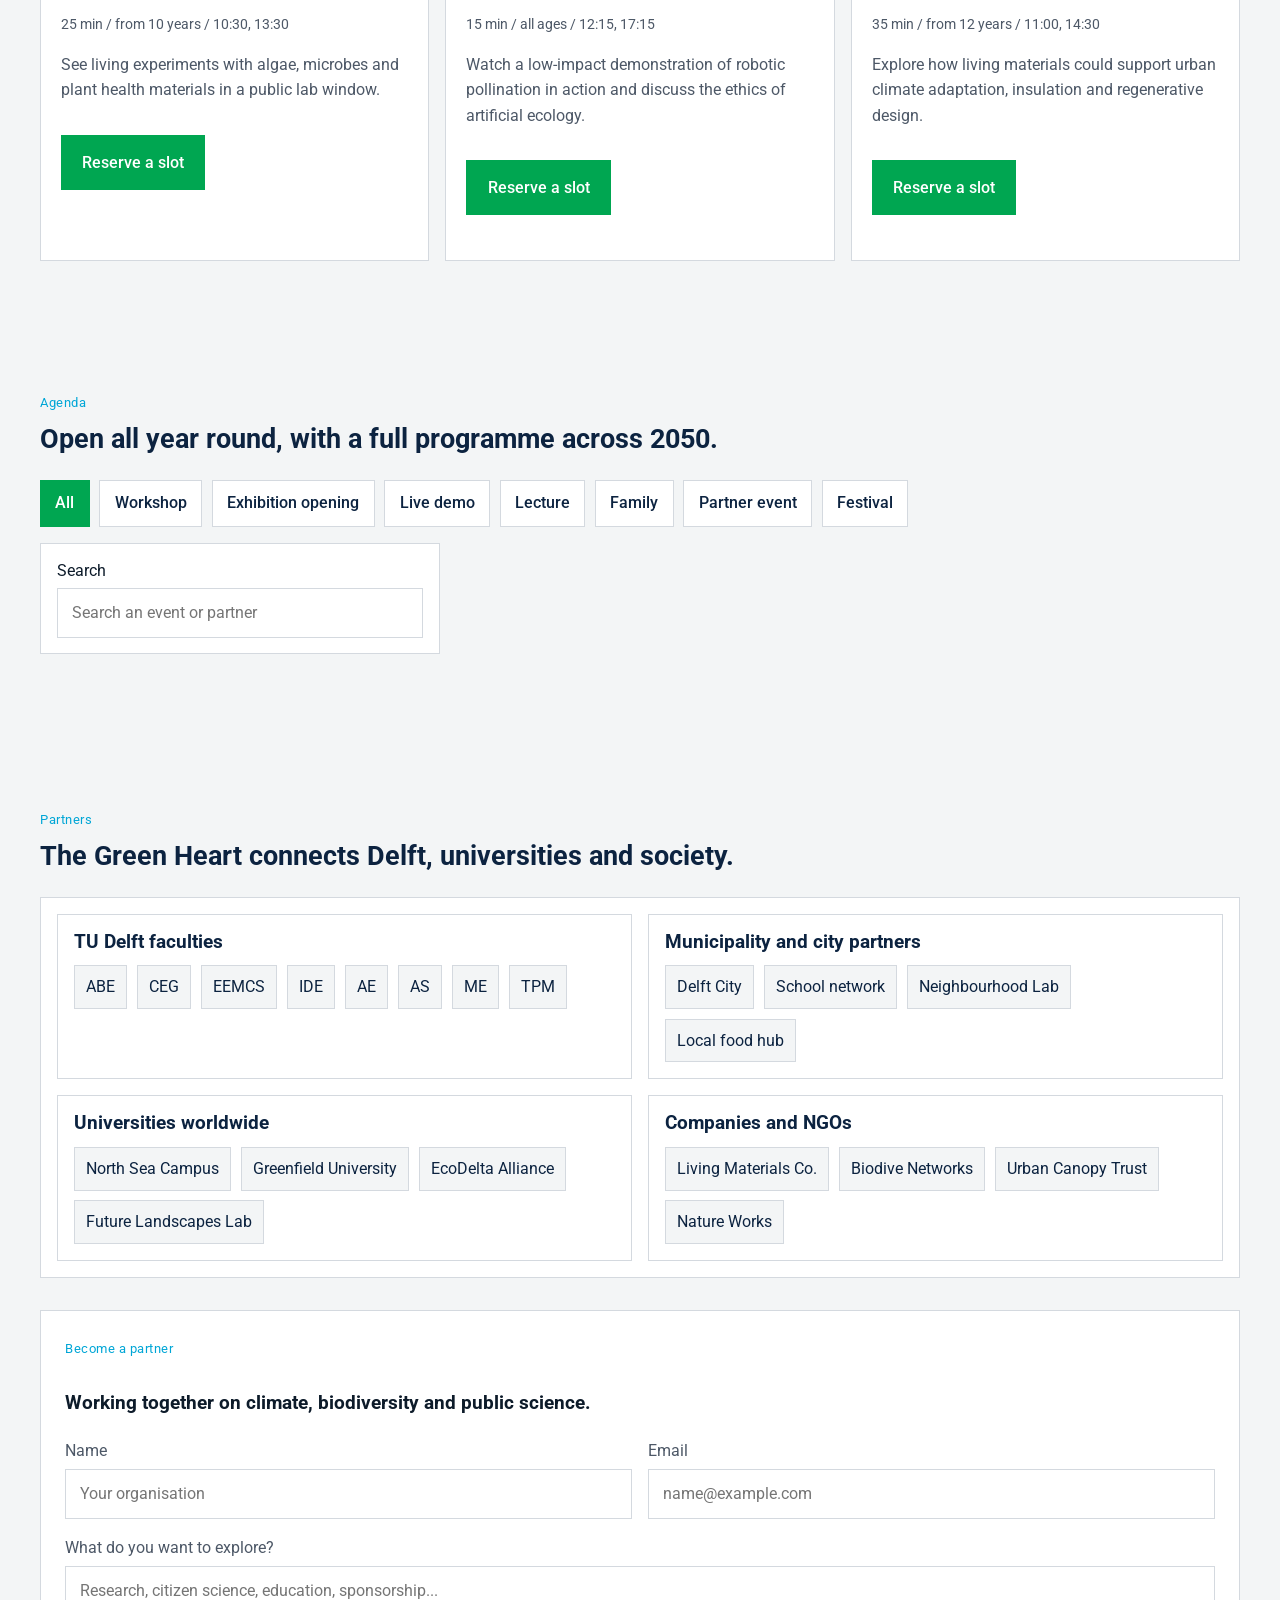
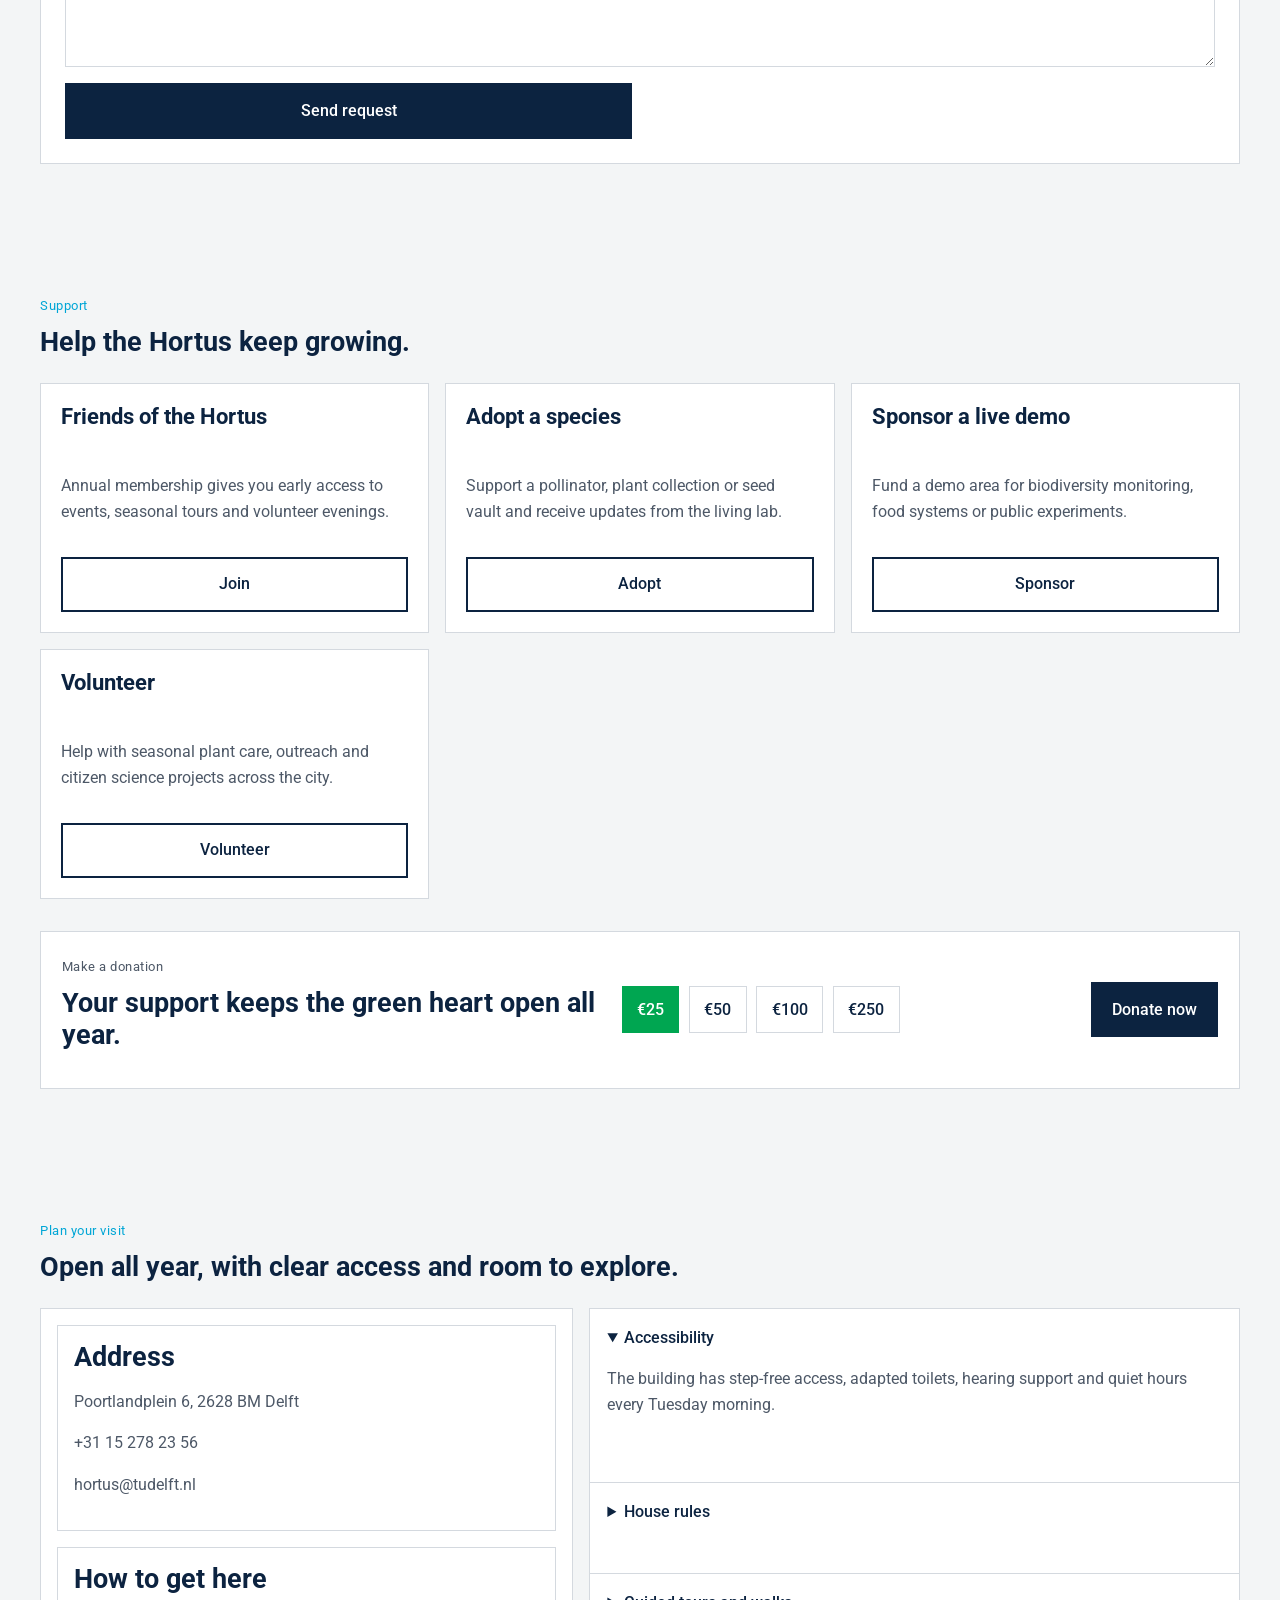
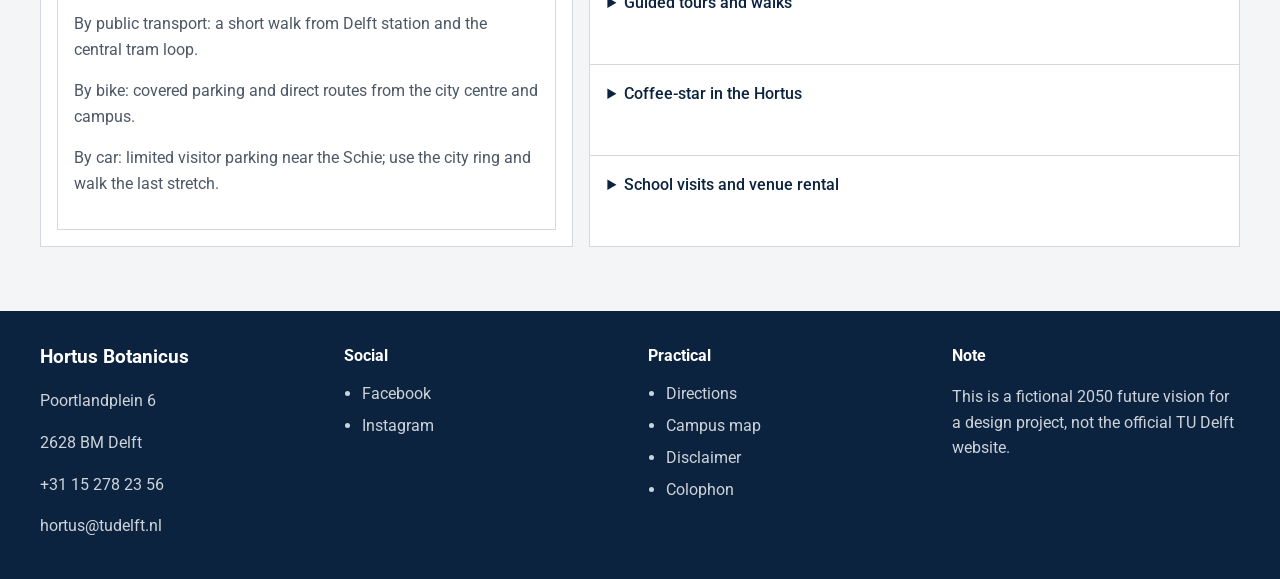
==== commit bdc03cdb: "Replace the multi-page prototype with a single-page 2050 Hortus Botanicus concept and keep the image" ====
--- a/index.html
+++ b/index.html
@@ -3,248 +3,650 @@
   <head>
     <meta charset="UTF-8" />
     <meta name="viewport" content="width=device-width, initial-scale=1.0" />
-    <title>TU Delft | Hortus Botanicus 2050</title>
-    <meta name="description" content="A future-vision redesign of the TU Delft Hortus Botanicus website: The Green Heart of Technology." />
+    <title>The Green Heart of Technology</title>
+    <meta
+      name="description"
+      content="A fictional 2050 future-vision redesign of the Hortus Botanicus as the Green Heart of Technology."
+    />
     <link rel="preconnect" href="https://fonts.googleapis.com" />
     <link rel="preconnect" href="https://fonts.gstatic.com" crossorigin />
-    <link href="https://fonts.googleapis.com/css2?family=Roboto:wght@400;500;700;900&family=Roboto+Slab:wght@400;500;700&display=swap" rel="stylesheet" />
-    <link rel="stylesheet" href="css/styles.css" />
-    <script src="js/images.js" defer></script>
-    <script src="data/site.js" defer></script>
-    <script src="data/events.js" defer></script>
-    <script src="data/exhibitions.js" defer></script>
-    <script src="data/partners.js" defer></script>
-    <script src="js/site.js" defer></script>
+    <link
+      href="https://fonts.googleapis.com/css2?family=Roboto:wght@400;500;700&display=swap"
+      rel="stylesheet"
+    />
+    <link rel="stylesheet" href="style.css" />
+    <script src="images.js" defer></script>
+    <script src="script.js" defer></script>
   </head>
   <body>
     <div class="topbar">
       <div class="container topbar-inner">
-        <span class="topbar-label">TU Delft | Hortus Botanicus 2050</span>
+        <span class="topbar-label">TU Delft | Hortus Botanicus</span>
         <div class="topbar-actions">
-          <button class="language-toggle" data-lang-toggle aria-label="Toggle language">NL</button>
-          <button class="contrast-toggle" data-contrast-toggle aria-label="Toggle high contrast">High contrast</button>
+          <button class="toggle-button" type="button" data-lang-toggle aria-label="Toggle language">NL</button>
+          <button class="toggle-button" type="button" data-contrast-toggle aria-label="Toggle high contrast">
+            High contrast
+          </button>
         </div>
       </div>
     </div>
 
     <header class="site-header">
       <div class="container nav-wrap">
-        <a class="brand" href="index.html" aria-label="Home">
+        <a class="brand" href="#top" aria-label="Home">
           <span class="brand-mark">TD</span>
           <span class="brand-text">
             <strong>TU Delft</strong>
-            <small>Hortus Botanicus 2050</small>
+            <small>Hortus Botanicus</small>
           </span>
         </a>
 
-        <button class="nav-toggle" aria-expanded="false" aria-controls="site-nav">
-          <span></span><span></span><span></span>
+        <button class="nav-toggle" type="button" aria-expanded="false" aria-controls="site-nav" aria-label="Open menu">
+          <span></span>
+          <span></span>
+          <span></span>
         </button>
 
-        <nav id="site-nav" class="site-nav" aria-label="Primary navigation">
-          <a href="index.html" data-i18n="nav.home">Home</a>
-          <a href="discover.html" data-i18n="nav.discover">Discover</a>
-          <a href="research.html" data-i18n="nav.research">Research</a>
-          <a href="exhibitions.html" data-i18n="nav.exhibitions">Exhibitions</a>
-          <a href="experience.html" data-i18n="nav.experience">Experience</a>
-          <a href="agenda.html" data-i18n="nav.agenda">Agenda</a>
-          <a href="partners.html" data-i18n="nav.partners">Partners</a>
-          <a href="support.html" data-i18n="nav.support">Support</a>
-          <a href="visit.html" data-i18n="nav.visit">Plan your visit</a>
-          <a href="education.html" data-i18n="nav.education">Education</a>
+        <nav id="site-nav" class="site-nav" aria-label="Main navigation">
+          <a href="#discover" data-i18n="nav.discover">Discover</a>
+          <a href="#research" data-i18n="nav.research">Research</a>
+          <a href="#exhibitions" data-i18n="nav.exhibitions">Exhibitions</a>
+          <a href="#experiences" data-i18n="nav.experiences">Experiences</a>
+          <a href="#agenda" data-i18n="nav.agenda">Agenda</a>
+          <a href="#partners" data-i18n="nav.partners">Partners</a>
+          <a href="#support" data-i18n="nav.support">Support</a>
+          <a href="#visit" data-i18n="nav.visit">Plan your visit</a>
+          <a href="#top" class="nav-lang" data-i18n="nav.language">EN</a>
+          <a href="#top" class="nav-contrast" data-i18n="nav.contrast">High contrast</a>
         </nav>
-
-        <div class="header-tools">
-          <label class="search-box" aria-label="Search">
-            <span>Search</span>
-            <input type="search" data-search-input placeholder="Search…" />
-          </label>
-        </div>
       </div>
     </header>
 
-    <main>
-      <section class="hero hero-home">
-        <div class="hero-backdrop" data-bg="hero.main"></div>
+    <main id="top">
+      <section class="hero">
         <div class="container hero-inner">
           <div class="hero-copy">
-            <span class="eyebrow" data-i18n="hero.eyebrow">The Green Heart of Technology</span>
-            <h1 data-i18n="hero.title">The Green HEart of Technology</h1>
-            <p data-i18n="hero.subtitle">From plant to technology: let yourself be surprised. Open all year round.</p>
-            <div class="cta-row">
-              <a href="visit.html" class="btn btn-primary" data-i18n="hero.cta1">Plan your visit</a>
-              <a href="experience.html" class="btn btn-secondary" data-i18n="hero.cta2">Explore the experiences</a>
-            </div>
-          </div>
-          <aside class="today-card glass-card">
-            <div class="card-header">
-              <span class="status-dot"></span>
-              <strong data-i18n="today.title">Today in the Hortus</strong>
-            </div>
-            <div class="hours-line">
-              <span data-i18n="today.hours">Opening hours</span>
-              <strong data-today-hours>09:00–18:00</strong>
-            </div>
-            <p data-today-activity>AI-managed nature demo • Living Lab Greenhouse</p>
-            <div class="mini-weather">
-              <span>🌤</span>
-              <span data-today-weather>19°C • bright</span>
-            </div>
-          </aside>
+            <p class="eyebrow" data-i18n="hero.eyebrow">The Green Heart of Technology</p>
+            <h1 data-i18n="hero.title">The Green Heart of Technology</h1>
+            <p class="hero-subline" data-i18n="hero.subtitle">From plant to technology: let yourself be surprised.</p>
+            <p class="hero-open" data-i18n="hero.open">Open 365 days a year.</p>
+            <div class="button-row">
+              <a href="#visit" class="primary-button" data-i18n="hero.plan">Plan your visit</a>
+              <a href="#agenda" class="secondary-button" data-i18n="hero.agenda">See the agenda</a>
+            </div>
+          </div>
+
+          <div class="hero-side">
+            <aside class="quick-links-panel">
+              <h2 data-i18n="quick.title">Quick links</h2>
+              <ul>
+                <li><a href="#visit" data-i18n="quick.visit">Plan your visit</a></li>
+                <li><a href="#agenda" data-i18n="quick.agenda">Agenda</a></li>
+                <li><a href="#visit" data-i18n="quick.directions">Directions</a></li>
+                <li><a href="#visit" data-i18n="quick.tours">Guided tours</a></li>
+                <li><a href="#visit" data-i18n="quick.rental">Venue rental</a></li>
+              </ul>
+            </aside>
+
+            <aside class="today-panel">
+              <div class="panel-header">
+                <span class="status-dot"></span>
+                <strong data-i18n="today.title">Today in the Hortus</strong>
+              </div>
+              <p><span data-i18n="today.hours">Opening hours today</span>: 09:00–18:00</p>
+              <ul>
+                <li>Living Lab Greenhouse: sensor walk</li>
+                <li>AI-managed nature demo at 12:30</li>
+                <li>Botanical colour workshop at 15:00</li>
+              </ul>
+              <p class="sensor-line" data-i18n="today.sensor">Greenhouse 2: 24°C, 71% humidity, 38 species of pollinators logged this morning.</p>
+            </aside>
+          </div>
         </div>
       </section>
 
       <section class="notice-band">
         <div class="container notice-inner">
-          <strong data-i18n="notice.title">Open 365 days a year, rain or shine, in every season.</strong>
-          <a href="visit.html" class="inline-link" data-i18n="notice.link">Plan your visit</a>
-        </div>
-      </section>
-
-      <section class="quick-links container">
-        <div class="section-heading compact">
-          <p class="eyebrow" data-i18n="quicklinks.eyebrow">Quick links</p>
-          <h2 data-i18n="quicklinks.title">Direct naar</h2>
-        </div>
-        <div class="quick-grid">
-          <a class="quick-card" href="visit.html">
-            <span>01</span>
-            <h3 data-i18n="quick.plan">Plan your visit</h3>
-          </a>
-          <a class="quick-card" href="agenda.html">
-            <span>02</span>
-            <h3 data-i18n="quick.agenda">Agenda</h3>
-          </a>
-          <a class="quick-card" href="visit.html#directions">
-            <span>03</span>
-            <h3 data-i18n="quick.directions">Directions</h3>
-          </a>
-          <a class="quick-card" href="visit.html#rental">
-            <span>04</span>
-            <h3 data-i18n="quick.rental">Venue rental</h3>
-          </a>
-          <a class="quick-card" href="experience.html">
-            <span>05</span>
-            <h3 data-i18n="quick.tours">Guided tours</h3>
-          </a>
-        </div>
-      </section>
-
-      <section class="container intro-block">
-        <div class="intro-copy">
-          <p class="eyebrow" data-i18n="intro.eyebrow">A living bridge between nature and innovation</p>
-          <h2 data-i18n="intro.title">More than 100 years of botanical research, reimagined for the climate century.</h2>
-          <p data-i18n="intro.text1">The Hortus Botanicus has been a place of experimentation, observation, and public wonder for over a century. Wild plants once moved from field to factory, and now they guide a new era of climate resilience, biotechnology, and eco-innovation.</p>
-          <p data-i18n="intro.text2">In 2050, the Hortus is the Green Heart of Technology: a living laboratory where biodiversity and digital systems meet, and where visitors can touch the future of nature.</p>
-        </div>
-        <div class="stats-grid glass-card">
+          <strong data-i18n="notice.open">Open all year round, in every season.</strong>
+          <a href="#visit" data-i18n="notice.link">Plan your visit</a>
+        </div>
+      </section>
+
+      <section id="discover" class="section-wrap">
+        <div class="container intro-grid">
+          <div class="intro-copy">
+            <p class="section-kicker" data-i18n="discover.kicker">Heritage and future</p>
+            <h2 data-i18n="discover.title">The Hortus has always been a place where plants, science and society meet.</h2>
+            <p data-i18n="discover.p1">
+              The garden dates from 1907 and grew out of a long tradition of technical botany. Coffee, sugar,
+              tobacco, rubber and tea shaped the world of plant science, and the Hortus helped make that knowledge visible.
+              More than a century later, the garden still carries that same ambition: to learn from plants and to make new ideas tangible.
+            </p>
+            <p data-i18n="discover.p2">
+              The Hortus is part of the Faculty of Architecture and the Built Environment since 1 January 2026, and in 2050 it stands as the showpiece of the Technical University of Sustainability.
+              It is the place where biodiversity research, design, public trust and practical experimentation come together.
+            </p>
+            <p data-i18n="discover.p3">
+              Real anchors remain in the historic seed collection, the 1890s archive and the long reading of the city and the Schie. The book <em>Industrie aan de Schie</em> still underlines the cultural and industrial history of the site,
+              while the garden looks forward to de-extinction, living lab greenhouses, AI-managed wilderness plots and more.
+            </p>
+          </div>
+
+          <div class="image-card">
+            <img data-img="hero" alt="Hortus greenhouse and visitor path" />
+            <div class="image-caption">The Green Heart of Technology</div>
+          </div>
+        </div>
+
+        <div class="container timeline-block">
+          <h3 data-i18n="timeline.title">From the history garden to the living lab</h3>
+          <div class="timeline">
+            <div class="timeline-item">
+              <span class="year">1907</span>
+              <p>The garden opens as a place of study, observation and applied science.</p>
+            </div>
+            <div class="timeline-item">
+              <span class="year">20th century</span>
+              <p>Industrial botany, colonial trade and plant experimentation reshape knowledge.</p>
+            </div>
+            <div class="timeline-item">
+              <span class="year">2026</span>
+              <p>The Hortus joins the Faculty of Architecture and the Built Environment.</p>
+            </div>
+            <div class="timeline-item">
+              <span class="year">2030s</span>
+              <p>Living lab methods turn the garden into a public site for testing future ecosystems.</p>
+            </div>
+            <div class="timeline-item">
+              <span class="year">2050</span>
+              <p>The Hortus becomes the Green Heart of Technology for TU Delft and the city.</p>
+            </div>
+          </div>
+        </div>
+
+        <div class="container zones-wrap">
+          <h3 data-i18n="zones.title">Garden zones</h3>
+          <ul class="zones-list">
+            <li><strong>Living Lab Greenhouse</strong>: a controlled test site for climate-resilient crops and pollinator behaviour.</li>
+            <li><strong>De-extinction Garden</strong>: a careful discussion space about ethical restoration and ecological memory.</li>
+            <li><strong>Novel Ecosystem Meadow</strong>: a field where succession, biodiversity and adaptation are visible to all.</li>
+            <li><strong>Synthetic Biology Window</strong>: transparent experiments on algae, microbes and plant-microbe partnerships.</li>
+            <li><strong>AI-Managed Wilderness Plot</strong>: sensors and decision systems help visitors read how nature is being cared for.</li>
+            <li><strong>Heritage Garden and Seed Vault</strong>: historic collections, seed preservation and stories from the 1890s onward.</li>
+            <li><strong>Coffee-star café</strong>: a public meeting point with climate-conscious coffee, tea and local food.</li>
+          </ul>
+        </div>
+      </section>
+
+      <section class="band-section">
+        <div class="container open-grid">
           <div>
-            <strong>120+</strong>
-            <span>Years of botanical research</span>
-          </div>
-          <div>
-            <strong>52</strong>
-            <span>Live demos this month</span>
-          </div>
-          <div>
-            <strong>8</strong>
-            <span>Faculty collaborations</span>
-          </div>
-          <div>
-            <strong>1</strong>
-            <span>Green heart for Delft</span>
-          </div>
-        </div>
-      </section>
-
-      <section class="section-shell">
+            <p class="section-kicker" data-i18n="open.kicker">Open all year round</p>
+            <h2 data-i18n="open.title">Every day of the year, with a winter programme and an active summer schedule.</h2>
+          </div>
+          <div class="open-table">
+            <div><span>Daily</span><strong>09:00–18:00</strong></div>
+            <div><span>Spring</span><strong>09:00–19:00</strong></div>
+            <div><span>Summer</span><strong>09:00–20:00</strong></div>
+            <div><span>Winter</span><strong>10:00–17:00</strong></div>
+          </div>
+        </div>
+      </section>
+
+      <section id="research" class="section-wrap">
         <div class="container">
-          <div class="section-heading">
-            <p class="eyebrow" data-i18n="frontier.eyebrow">Frontier themes</p>
-            <h2 data-i18n="frontier.title">What’s growing in our future garden?</h2>
-          </div>
-          <div class="card-grid theme-grid">
-            <article class="feature-card card-1">
-              <span class="tag">01</span>
+          <div class="section-header">
+            <p class="section-kicker" data-i18n="research.kicker">Research</p>
+            <h2 data-i18n="research.title">The bridge between technology and biodiversity.</h2>
+          </div>
+
+          <div class="research-grid">
+            <article class="research-card">
               <h3>De-extinction</h3>
-              <p>Reviving lost species responsibly with biodiversity-first ethics.</p>
-              <a href="research.html#de-extinction">Explore</a>
-            </article>
-            <article class="feature-card card-2">
-              <span class="tag">02</span>
+              <p>Experimental projects test how lost species can be reintroduced with care, ecological risk assessment and long-term stewardship.</p>
+              <div class="demo-box">
+                <span class="demo-label">Demo</span>
+                <strong>Species memory archive</strong>
+              </div>
+            </article>
+
+            <article class="research-card">
               <h3>Novel ecosystems</h3>
-              <p>Designing resilient habitats and observing how life adapts.</p>
-              <a href="research.html#novel-ecosystems">Explore</a>
-            </article>
-            <article class="feature-card card-3">
-              <span class="tag">03</span>
+              <p>Researchers map how biodiversity adapts in built-up city edges, wetland margins and newly designed habitats.</p>
+              <div class="demo-box">
+                <span class="demo-label">Demo</span>
+                <strong>Wetland adaptation wall</strong>
+              </div>
+            </article>
+
+            <article class="research-card">
               <h3>AI-managed nature</h3>
-              <p>Sensor networks and machine learning guiding ecological care.</p>
-              <a href="research.html#ai-managed-nature">Explore</a>
-            </article>
-            <article class="feature-card card-4">
-              <span class="tag">04</span>
+              <p>Sensor networks, computer vision and data dashboards help manage pollination, climate resilience and habitat health.</p>
+              <div class="demo-box">
+                <span class="demo-label">Demo</span>
+                <strong>Forest watch dashboard</strong>
+              </div>
+            </article>
+
+            <article class="research-card">
               <h3>Synthetic biology</h3>
-              <p>Engineered organisms solving the climate crisis with care.</p>
-              <a href="research.html#synthetic-biology">Explore</a>
-            </article>
-          </div>
-        </div>
-      </section>
-
-      <section class="section-shell alt-shell">
+              <p>Plants, microorganisms and engineered systems are tested for nutrient capture, bio-remediation and low-impact food production.</p>
+              <div class="demo-box">
+                <span class="demo-label">Demo</span>
+                <strong>Microbe lab window</strong>
+              </div>
+            </article>
+
+            <article class="research-card">
+              <h3>Biodiversity and climate technology</h3>
+              <p>Low-carbon material design, water systems and ecological sensors connect technical solutions with public life.</p>
+              <div class="demo-box">
+                <span class="demo-label">Demo</span>
+                <strong>Bio-based climate facade</strong>
+              </div>
+            </article>
+          </div>
+        </div>
+
+        <div class="container stats-band">
+          <div><strong>32,000</strong><span>sensor readings each day</span></div>
+          <div><strong>187</strong><span>species under active observation</span></div>
+          <div><strong>8</strong><span>faculty collaborations</span></div>
+          <div><strong>120+</strong><span>years of botanical knowledge</span></div>
+        </div>
+      </section>
+
+      <section id="exhibitions" class="section-wrap">
         <div class="container">
-          <div class="section-heading split-heading">
+          <div class="section-header split-header">
             <div>
-              <p class="eyebrow" data-i18n="events.eyebrow">Featured events</p>
-              <h2 data-i18n="events.title">This season at the Hortus</h2>
-            </div>
-            <a href="agenda.html" class="inline-link" data-i18n="events.seeall">See all agenda</a>
-          </div>
-          <div class="card-grid event-grid" data-featured-events></div>
-        </div>
-      </section>
-
-      <section class="container month-strip-shell">
-        <div class="month-strip glass-card">
-          <div class="strip-heading">
-            <p class="eyebrow">This month</p>
-            <h3>Agenda highlights</h3>
-          </div>
-          <div class="agenda-strip" id="home-agenda-strip"></div>
-        </div>
-      </section>
-
-      <section class="section-shell">
+              <p class="section-kicker">Exhibitions</p>
+              <h2>Exhibitions from all eight TU Delft faculties.</h2>
+            </div>
+          </div>
+
+          <div class="filter-toolbar" aria-label="Exhibition filters">
+            <button class="filter-button is-active" type="button" data-theme-filter="all">All themes</button>
+            <button class="filter-button" type="button" data-theme-filter="de-extinction">De-extinction</button>
+            <button class="filter-button" type="button" data-theme-filter="novel ecosystems">Novel ecosystems</button>
+            <button class="filter-button" type="button" data-theme-filter="ai-managed nature">AI-managed nature</button>
+            <button class="filter-button" type="button" data-theme-filter="synthetic biology">Synthetic biology</button>
+            <button class="filter-button" type="button" data-theme-filter="climate tech">Climate tech</button>
+          </div>
+
+          <div class="exhibition-grid">
+            <article class="exhibition-card" data-theme="novel ecosystems" data-format="hands-on">
+              <div class="faculty-tag">ABE</div>
+              <h3>Nature-inclusive urban futures</h3>
+              <p>Architecture students map how courtyards, façades and neighbourhoods can host biodiversity without losing comfort or urban density.</p>
+              <p class="line"><strong>Connection to the Hortus:</strong> built environment research on nature-inclusive gardens and urban ecology.</p>
+              <p class="line"><strong>Try it:</strong> sketch a biodiverse façade and compare soil moisture, shade and insects.</p>
+              <p class="meta-line">Open all year / until March 2051 / Relation: novel ecosystems</p>
+            </article>
+
+            <article class="exhibition-card" data-theme="novel ecosystems" data-format="live demo">
+              <div class="faculty-tag">CEG</div>
+              <h3>Water, soil and living ground</h3>
+              <p>From flood resilience to living soil systems, the exhibition shows how Delft's delta ecology can be designed around long-term adaptation.</p>
+              <p class="line"><strong>Connection to the Hortus:</strong> the garden sits on the Schie and makes the city’s water and soil stories visible.</p>
+              <p class="line"><strong>Try it:</strong> test how different planting patterns absorb water and support species movement.</p>
+              <p class="meta-line">Open all year / until June 2051 / Relation: novel ecosystems</p>
+            </article>
+
+            <article class="exhibition-card" data-theme="ai-managed nature" data-format="live demo">
+              <div class="faculty-tag">EEMCS</div>
+              <h3>Listening to the forest</h3>
+              <p>AI systems detect sound, movement and temperature patterns to reveal biodiversity in real time and make the invisible measurable.</p>
+              <p class="line"><strong>Connection to the Hortus:</strong> smart sensors and machine learning support garden care, pollination and ecological monitoring.</p>
+              <p class="line"><strong>Try it:</strong> compare species counts from camera, sound and soil sensor data.</p>
+              <p class="meta-line">Open all year / until September 2051 / Relation: AI-managed nature</p>
+            </article>
+
+            <article class="exhibition-card" data-theme="synthetic biology" data-format="hands-on">
+              <div class="faculty-tag">IDE</div>
+              <h3>Bio-inclusive façades</h3>
+              <p>Design research explores plant-supporting facades, fungal materials and climate-adaptive shelter systems for cities.</p>
+              <p class="line"><strong>Connection to the Hortus:</strong> bio-inclusive façade work connects design with pollinator habitat, plant health and materials research.</p>
+              <p class="line"><strong>Try it:</strong> design a façade pattern and place it in a mini climate chamber.</p>
+              <p class="meta-line">Open all year / until February 2051 / Relation: synthetic biology</p>
+            </article>
+
+            <article class="exhibition-card" data-theme="climate tech" data-format="family friendly">
+              <div class="faculty-tag">AE</div>
+              <h3>From orbit to habitat</h3>
+              <p>Earth observation, remote sensing and ecological monitoring show how biodiversity can be tracked across large landscapes.</p>
+              <p class="line"><strong>Connection to the Hortus:</strong> satellite and drone observations connect air, soil and species movement to local conditions.</p>
+              <p class="line"><strong>Try it:</strong> match a real habitat map to a future scenario of migration and climate risk.</p>
+              <p class="meta-line">Open all year / until April 2051 / Relation: climate tech</p>
+            </article>
+
+            <article class="exhibition-card" data-theme="synthetic biology" data-format="live demo">
+              <div class="faculty-tag">AS</div>
+              <h3>Living materials and plant metabolism</h3>
+              <p>Biotechnology and chemical engineering reveal how plant systems, microbial communities and biomaterials can support resilient futures.</p>
+              <p class="line"><strong>Connection to the Hortus:</strong> life science laboratories and the garden form a practical bridge between natural processes and forms of cultivation.</p>
+              <p class="line"><strong>Try it:</strong> compare nutrient cycles and observe material changes under different growing conditions.</p>
+              <p class="meta-line">Open all year / until May 2051 / Relation: synthetic biology</p>
+            </article>
+
+            <article class="exhibition-card" data-theme="climate tech" data-format="live demo">
+              <div class="faculty-tag">ME</div>
+              <h3>Biomimicry in motion</h3>
+              <p>Robotics, soft systems and bio-inspired design show how machines can assist monitoring, maintenance and adaptation in living environments.</p>
+              <p class="line"><strong>Connection to the Hortus:</strong> robotics helps with pollination, plant care and low-impact ecosystem maintenance.</p>
+              <p class="line"><strong>Try it:</strong> operate a pollination robot and compare its effect on plant movement and biodiversity.</p>
+              <p class="meta-line">Open all year / until August 2051 / Relation: climate tech</p>
+            </article>
+
+            <article class="exhibition-card" data-theme="de-extinction" data-format="family friendly">
+              <div class="faculty-tag">TPM</div>
+              <h3>Ethics, policy and returned species</h3>
+              <p>Governance and policy questions are brought into view: what counts as restoration, how do risks become public decisions and who decides what to bring back?</p>
+              <p class="line"><strong>Connection to the Hortus:</strong> de-extinction and novel ecosystems require social trust, public deliberation and policy design.</p>
+              <p class="line"><strong>Try it:</strong> vote on a risk scenario and compare trade-offs with biodiversity, cost and public acceptance.</p>
+              <p class="meta-line">Open all year / until November 2051 / Relation: de-extinction</p>
+            </article>
+          </div>
+
+          <div class="collaboration-box">
+            <h3>How the faculties work together</h3>
+            <div class="collab-layout">
+              <div class="faculty-badges">
+                <span>ABE</span>
+                <span>CEG</span>
+                <span>EEMCS</span>
+                <span>IDE</span>
+                <span>AE</span>
+                <span>AS</span>
+                <span>ME</span>
+                <span>TPM</span>
+              </div>
+              <div class="hub-badge">Hortus</div>
+            </div>
+          </div>
+        </div>
+      </section>
+
+      <section id="experiences" class="section-wrap">
         <div class="container">
-          <div class="section-heading">
-            <p class="eyebrow" data-i18n="faculties.eyebrow">Faculty exhibitions</p>
-            <h2 data-i18n="faculties.title">Eight faculties, one future story.</h2>
-          </div>
-          <div class="faculty-grid" data-faculty-preview></div>
-        </div>
-      </section>
-
-      <section class="section-shell alt-shell partner-shell">
+          <div class="section-header">
+            <p class="section-kicker">Experiences</p>
+            <h2>Immersive encounters and future scenarios.</h2>
+          </div>
+
+          <div class="scenario-box">
+            <div class="scenario-header">
+              <h3>Envision 2050</h3>
+              <div class="scenario-buttons">
+                <button class="scenario-button is-active" type="button" data-scenario="biodiversity">Delft designed for biodiversity first</button>
+                <button class="scenario-button" type="button" data-scenario="forest">AI looks after the forest</button>
+                <button class="scenario-button" type="button" data-scenario="return">An extinct species returns</button>
+                <button class="scenario-button" type="button" data-scenario="without-borders">The garden without borders</button>
+              </div>
+            </div>
+            <div class="scenario-content">
+              <div>
+                <p class="scenario-story" data-scenario-text>
+                  Delft is reworked around biodiversity. Rooftops, courtyards and streets use layered planting, pollinator corridors and water systems to create a city that feels alive all year.
+                </p>
+              </div>
+              <div class="scenario-metrics">
+                <div><strong data-metric="biodiversity">76</strong><span>biodiversity index</span></div>
+                <div><strong data-metric="co2">-14%</strong><span>CO₂ in the city district</span></div>
+                <div><strong data-metric="species">118</strong><span>species logged</span></div>
+              </div>
+              <a href="#visit" class="secondary-button small-button">What you can see at the Hortus today</a>
+            </div>
+          </div>
+
+          <div class="demo-grid">
+            <article class="demo-card">
+              <h3>AR walk</h3>
+              <p class="meta">45 min / all ages / 10:00, 13:00, 16:00</p>
+              <p>Follow a layered route through the garden and see future species, city systems and climate patterns overlap.</p>
+              <button class="reserve-button" type="button" data-reserve="AR walk">Reserve a slot</button>
+              <span class="reserve-status" aria-live="polite"></span>
+            </article>
+
+            <article class="demo-card">
+              <h3>Future soundscape</h3>
+              <p class="meta">30 min / from 12 years / 11:30, 14:00</p>
+              <p>Listen to a sound map of birds, insects and water systems across a resilient city landscape.</p>
+              <button class="reserve-button" type="button" data-reserve="Future soundscape">Reserve a slot</button>
+              <span class="reserve-status" aria-live="polite"></span>
+            </article>
+
+            <article class="demo-card">
+              <h3>Sensor wall</h3>
+              <p class="meta">20 min / all ages / 09:30, 12:00, 15:30</p>
+              <p>Watch live data on soil moisture, pollinator activity and microclimate change appear in real time.</p>
+              <button class="reserve-button" type="button" data-reserve="Sensor wall">Reserve a slot</button>
+              <span class="reserve-status" aria-live="polite"></span>
+            </article>
+
+            <article class="demo-card">
+              <h3>Bio-lab window</h3>
+              <p class="meta">25 min / from 10 years / 10:30, 13:30</p>
+              <p>See living experiments with algae, microbes and plant health materials in a public lab window.</p>
+              <button class="reserve-button" type="button" data-reserve="Bio-lab window">Reserve a slot</button>
+              <span class="reserve-status" aria-live="polite"></span>
+            </article>
+
+            <article class="demo-card">
+              <h3>Drone pollination show</h3>
+              <p class="meta">15 min / all ages / 12:15, 17:15</p>
+              <p>Watch a low-impact demonstration of robotic pollination in action and discuss the ethics of artificial ecology.</p>
+              <button class="reserve-button" type="button" data-reserve="Drone pollination show">Reserve a slot</button>
+              <span class="reserve-status" aria-live="polite"></span>
+            </article>
+
+            <article class="demo-card">
+              <h3>Mycelium building site</h3>
+              <p class="meta">35 min / from 12 years / 11:00, 14:30</p>
+              <p>Explore how living materials could support urban climate adaptation, insulation and regenerative design.</p>
+              <button class="reserve-button" type="button" data-reserve="Mycelium building site">Reserve a slot</button>
+              <span class="reserve-status" aria-live="polite"></span>
+            </article>
+          </div>
+        </div>
+      </section>
+
+      <section id="agenda" class="section-wrap">
         <div class="container">
-          <div class="section-heading split-heading">
+          <div class="section-header">
+            <p class="section-kicker">Agenda</p>
+            <h2>Open all year round, with a full programme across 2050.</h2>
+          </div>
+
+          <div class="agenda-filters">
+            <button class="agenda-filter is-active" type="button" data-agenda-filter="all">All</button>
+            <button class="agenda-filter" type="button" data-agenda-filter="Workshop">Workshop</button>
+            <button class="agenda-filter" type="button" data-agenda-filter="Exhibition opening">Exhibition opening</button>
+            <button class="agenda-filter" type="button" data-agenda-filter="Live demo">Live demo</button>
+            <button class="agenda-filter" type="button" data-agenda-filter="Lecture">Lecture</button>
+            <button class="agenda-filter" type="button" data-agenda-filter="Family">Family</button>
+            <button class="agenda-filter" type="button" data-agenda-filter="Partner event">Partner event</button>
+            <button class="agenda-filter" type="button" data-agenda-filter="Festival">Festival</button>
+          </div>
+
+          <label class="search-field" aria-label="Search agenda">
+            <span>Search</span>
+            <input type="search" id="agenda-search" placeholder="Search an event or partner" />
+          </label>
+
+          <div id="agenda-list" class="agenda-list" aria-live="polite"></div>
+        </div>
+      </section>
+
+      <section id="partners" class="section-wrap">
+        <div class="container">
+          <div class="section-header">
+            <p class="section-kicker">Partners</p>
+            <h2>The Green Heart connects Delft, universities and society.</h2>
+          </div>
+
+          <div class="partner-groups">
+            <div class="partner-group">
+              <h3>TU Delft faculties</h3>
+              <div class="partner-logos">
+                <span>ABE</span>
+                <span>CEG</span>
+                <span>EEMCS</span>
+                <span>IDE</span>
+                <span>AE</span>
+                <span>AS</span>
+                <span>ME</span>
+                <span>TPM</span>
+              </div>
+            </div>
+
+            <div class="partner-group">
+              <h3>Municipality and city partners</h3>
+              <div class="partner-logos">
+                <span>Delft City</span>
+                <span>School network</span>
+                <span>Neighbourhood Lab</span>
+                <span>Local food hub</span>
+              </div>
+            </div>
+
+            <div class="partner-group">
+              <h3>Universities worldwide</h3>
+              <div class="partner-logos">
+                <span>North Sea Campus</span>
+                <span>Greenfield University</span>
+                <span>EcoDelta Alliance</span>
+                <span>Future Landscapes Lab</span>
+              </div>
+            </div>
+
+            <div class="partner-group">
+              <h3>Companies and NGOs</h3>
+              <div class="partner-logos">
+                <span>Living Materials Co.</span>
+                <span>Biodive Networks</span>
+                <span>Urban Canopy Trust</span>
+                <span>Nature Works</span>
+              </div>
+            </div>
+          </div>
+
+          <div class="partnership-form">
             <div>
-              <p class="eyebrow" data-i18n="partners.eyebrow">Partners</p>
-              <h2 data-i18n="partners.title">The Green Heart connects Delft and the world.</h2>
-            </div>
-            <a href="partners.html" class="inline-link" data-i18n="partners.link">Meet our partners</a>
-          </div>
-          <div class="logo-strip" data-partner-strip></div>
-        </div>
-      </section>
-
-      <section class="cta-banner container">
-        <div class="cta-inner glass-card">
-          <div>
-            <p class="eyebrow">Envision 2050</p>
-            <h2>What if cities were designed around biodiversity first?</h2>
-          </div>
-          <a href="experience.html" class="btn btn-primary">Try the scenario lab</a>
+              <p class="section-kicker">Become a partner</p>
+              <h3>Working together on climate, biodiversity and public science.</h3>
+            </div>
+            <form>
+              <label>
+                <span>Name</span>
+                <input type="text" placeholder="Your organisation" />
+              </label>
+              <label>
+                <span>Email</span>
+                <input type="email" placeholder="name@example.com" />
+              </label>
+              <label>
+                <span>What do you want to explore?</span>
+                <textarea rows="3" placeholder="Research, citizen science, education, sponsorship..."></textarea>
+              </label>
+              <button type="button" class="primary-button">Send request</button>
+            </form>
+          </div>
+        </div>
+      </section>
+
+      <section id="support" class="section-wrap">
+        <div class="container">
+          <div class="section-header">
+            <p class="section-kicker">Support</p>
+            <h2>Help the Hortus keep growing.</h2>
+          </div>
+
+          <div class="support-grid">
+            <div class="support-card">
+              <h3>Friends of the Hortus</h3>
+              <p>Annual membership gives you early access to events, seasonal tours and volunteer evenings.</p>
+              <button type="button" class="secondary-button">Join</button>
+            </div>
+            <div class="support-card">
+              <h3>Adopt a species</h3>
+              <p>Support a pollinator, plant collection or seed vault and receive updates from the living lab.</p>
+              <button type="button" class="secondary-button">Adopt</button>
+            </div>
+            <div class="support-card">
+              <h3>Sponsor a live demo</h3>
+              <p>Fund a demo area for biodiversity monitoring, food systems or public experiments.</p>
+              <button type="button" class="secondary-button">Sponsor</button>
+            </div>
+            <div class="support-card">
+              <h3>Volunteer</h3>
+              <p>Help with seasonal plant care, outreach and citizen science projects across the city.</p>
+              <button type="button" class="secondary-button">Volunteer</button>
+            </div>
+          </div>
+
+          <div class="donation-box">
+            <div>
+              <p class="section-kicker">Make a donation</p>
+              <h3>Your support keeps the green heart open all year.</h3>
+            </div>
+            <div class="donation-selector" aria-label="Donation amount selector">
+              <button type="button" class="amount-button is-selected">€25</button>
+              <button type="button" class="amount-button">€50</button>
+              <button type="button" class="amount-button">€100</button>
+              <button type="button" class="amount-button">€250</button>
+            </div>
+            <button type="button" class="primary-button">Donate now</button>
+          </div>
+        </div>
+      </section>
+
+      <section id="visit" class="section-wrap">
+        <div class="container">
+          <div class="section-header">
+            <p class="section-kicker">Plan your visit</p>
+            <h2>Open all year, with clear access and room to explore.</h2>
+          </div>
+
+          <div class="visit-grid">
+            <div class="visit-details">
+              <div class="visit-item">
+                <h3>Address</h3>
+                <p>Poortlandplein 6, 2628 BM Delft</p>
+                <p>+31 15 278 23 56</p>
+                <p>hortus@tudelft.nl</p>
+              </div>
+              <div class="visit-item">
+                <h3>How to get here</h3>
+                <p>By public transport: a short walk from Delft station and the central tram loop.</p>
+                <p>By bike: covered parking and direct routes from the city centre and campus.</p>
+                <p>By car: limited visitor parking near the Schie; use the city ring and walk the last stretch.</p>
+              </div>
+            </div>
+
+            <div class="accordion" aria-label="Visit details">
+              <details open>
+                <summary>Accessibility</summary>
+                <p>The building has step-free access, adapted toilets, hearing support and quiet hours every Tuesday morning.</p>
+              </details>
+              <details>
+                <summary>House rules</summary>
+                <p>Stay on marked paths, respect the living lab spaces and follow staff guidance in wetland and greenhouse areas.</p>
+              </details>
+              <details>
+                <summary>Guided tours and walks</summary>
+                <p>Short tours run daily and longer themed walks are available in spring and summer. Book at the entrance or online.</p>
+              </details>
+              <details>
+                <summary>Coffee-star in the Hortus</summary>
+                <p>Grab coffee, local pastries and seasonal lunches in the public café beside the heritage garden.</p>
+              </details>
+              <details>
+                <summary>School visits and venue rental</summary>
+                <p>School groups, workshops and private events can be booked year-round. Venue rental includes the café, greenhouse and event terrace.</p>
+              </details>
+            </div>
+          </div>
         </div>
       </section>
     </main>
@@ -252,38 +654,32 @@
     <footer class="site-footer">
       <div class="container footer-grid">
         <div>
-          <h3>TU Delft | Hortus Botanicus 2050</h3>
-          <p>Poortlandplein 6, 2628 BM Delft</p>
+          <h3>Hortus Botanicus</h3>
+          <p>Poortlandplein 6</p>
+          <p>2628 BM Delft</p>
           <p>+31 15 278 23 56</p>
           <p>hortus@tudelft.nl</p>
         </div>
         <div>
-          <h4>Explore</h4>
-          <ul>
-            <li><a href="discover.html">Discover</a></li>
-            <li><a href="research.html">Research</a></li>
-            <li><a href="agenda.html">Agenda</a></li>
-          </ul>
-        </div>
-        <div>
-          <h4>Visit</h4>
-          <ul>
-            <li><a href="visit.html">Plan your visit</a></li>
-            <li><a href="visit.html#directions">Directions</a></li>
-            <li><a href="visit.html#accessibility">Accessibility</a></li>
-          </ul>
-        </div>
-        <div>
-          <h4>Connect</h4>
+          <h4>Social</h4>
           <ul>
             <li><a href="#">Facebook</a></li>
             <li><a href="#">Instagram</a></li>
+          </ul>
+        </div>
+        <div>
+          <h4>Practical</h4>
+          <ul>
+            <li><a href="#visit">Directions</a></li>
             <li><a href="#">Campus map</a></li>
+            <li><a href="#">Disclaimer</a></li>
+            <li><a href="#">Colophon</a></li>
           </ul>
         </div>
-      </div>
-      <div class="container footer-bottom">
-        <small>Disclaimer: This is a fictional 2050 future-vision concept for a design project, not the official TU Delft website.</small>
+        <div>
+          <h4>Note</h4>
+          <p>This is a fictional 2050 future vision for a design project, not the official TU Delft website.</p>
+        </div>
       </div>
     </footer>
   </body>
--- a/style.css
+++ b/style.css
@@ -0,0 +1,1072 @@
+* { box-sizing: border-box; }
+
+:root {
+  --font-sans: "Roboto", Arial, sans-serif;
+  --cyan: #00a6d6;
+  --deep-blue: #0c2340;
+  --plant-green: #00a651;
+  --paper: #f3f5f6;
+  --panel: #ffffff;
+  --ink: #0d1b2a;
+  --muted: #4d5867;
+  --line: #d4d9df;
+  --shadow: 0 0 0 1px rgba(12, 35, 64, 0.15);
+  --max-width: 1200px;
+  --container-padding: 1rem;
+}
+
+body.high-contrast {
+  --cyan: #00a6d6;
+  --deep-blue: #000000;
+  --plant-green: #1b7a42;
+  --paper: #f8f8f8;
+  --panel: #ffffff;
+  --ink: #000000;
+  --muted: #1a1a1a;
+  --line: #000000;
+}
+
+html {
+  scroll-behavior: smooth;
+}
+
+body {
+  margin: 0;
+  font-family: var(--font-sans);
+  background: var(--paper);
+  color: var(--ink);
+  line-height: 1.6;
+  font-weight: 400;
+}
+
+img {
+  display: block;
+  max-width: 100%;
+  border: 0;
+}
+
+a {
+  color: inherit;
+  text-decoration: none;
+}
+
+button,
+input,
+textarea {
+  font: inherit;
+  border-radius: 0;
+}
+
+button {
+  cursor: pointer;
+}
+
+*::selection {
+  background: var(--plant-green);
+  color: #fff;
+}
+
+.container {
+  width: min(var(--max-width), calc(100% - 2rem));
+  margin: 0 auto;
+}
+
+.topbar {
+  background: var(--deep-blue);
+  color: #fff;
+  border-bottom: 1px solid rgba(255, 255, 255, 0.2);
+}
+
+.topbar-inner {
+  display: flex;
+  justify-content: space-between;
+  align-items: center;
+  min-height: 52px;
+  gap: 1rem;
+}
+
+.topbar-label {
+  font-size: 0.8rem;
+  letter-spacing: 0.02em;
+}
+
+.topbar-actions {
+  display: flex;
+  gap: 0.5rem;
+  align-items: center;
+}
+
+.toggle-button {
+  background: transparent;
+  color: #fff;
+  border: 1px solid rgba(255, 255, 255, 0.4);
+  padding: 0.35rem 0.8rem;
+  font-size: 0.8rem;
+}
+
+.site-header {
+  position: sticky;
+  top: 0;
+  z-index: 20;
+  background: rgba(255, 255, 255, 0.96);
+  backdrop-filter: blur(4px);
+  border-bottom: 1px solid var(--line);
+}
+
+.nav-wrap {
+  display: flex;
+  align-items: center;
+  justify-content: space-between;
+  min-height: 72px;
+  gap: 1rem;
+}
+
+.brand {
+  display: inline-flex;
+  align-items: center;
+  gap: 0.75rem;
+  color: var(--deep-blue);
+}
+
+.brand-mark {
+  display: inline-flex;
+  width: 42px;
+  height: 42px;
+  align-items: center;
+  justify-content: center;
+  background: var(--deep-blue);
+  color: #fff;
+  font-weight: 700;
+}
+
+.brand-text {
+  display: flex;
+  flex-direction: column;
+  line-height: 1.1;
+}
+
+.brand-text strong {
+  font-size: 0.95rem;
+}
+
+.brand-text small {
+  font-size: 0.74rem;
+  color: var(--muted);
+}
+
+.nav-toggle {
+  display: none;
+  background: transparent;
+  border: 1px solid var(--line);
+  width: 46px;
+  height: 46px;
+  padding: 0.5rem;
+}
+
+.nav-toggle span {
+  display: block;
+  height: 2px;
+  background: var(--deep-blue);
+  margin: 5px 0;
+}
+
+.site-nav {
+  display: flex;
+  align-items: center;
+  gap: 1rem;
+  flex-wrap: wrap;
+  justify-content: flex-end;
+}
+
+.site-nav a {
+  font-size: 0.92rem;
+  color: var(--deep-blue);
+  padding: 0.3rem 0;
+  border-bottom: 2px solid transparent;
+}
+
+.site-nav a:hover,
+.site-nav a:focus-visible {
+  border-color: var(--cyan);
+  outline: none;
+}
+
+.hero {
+  background: linear-gradient(90deg, rgba(12, 35, 64, 0.9), rgba(12, 35, 64, 0.55));
+  color: #fff;
+  padding: 3rem 0;
+}
+
+.hero-inner {
+  display: grid;
+  grid-template-columns: 1.5fr 0.9fr;
+  gap: 2rem;
+  align-items: center;
+}
+
+.eyebrow,
+.section-kicker {
+  display: inline-block;
+  margin: 0 0 0.7rem;
+  color: var(--cyan);
+  font-size: 0.8rem;
+  letter-spacing: 0.04em;
+}
+
+.hero h1 {
+  margin: 0 0 1rem;
+  font-size: clamp(2.5rem, 5vw, 4.6rem);
+  line-height: 0.96;
+  letter-spacing: -0.05em;
+  color: #fff;
+}
+
+.hero-subline {
+  margin: 0 0 1rem;
+  font-size: 1.1rem;
+  color: rgba(255, 255, 255, 0.9);
+}
+
+.hero-open {
+  margin: 0 0 1.2rem;
+  font-size: 1.15rem;
+  font-weight: 700;
+  color: #fff;
+}
+
+.button-row {
+  display: flex;
+  flex-wrap: wrap;
+  gap: 0.8rem;
+}
+
+.primary-button,
+.secondary-button,
+.filter-button,
+.agenda-filter,
+.amount-button,
+.reserve-button,
+.scenario-button {
+  display: inline-flex;
+  align-items: center;
+  justify-content: center;
+  border: 2px solid var(--deep-blue);
+  background: var(--deep-blue);
+  color: #fff;
+  padding: 0.8rem 1.2rem;
+  font-weight: 500;
+  transition: background-color 0.2s ease, color 0.2s ease;
+}
+
+.secondary-button,
+.filter-button,
+.agenda-filter,
+.amount-button,
+.scenario-button {
+  background: transparent;
+  color: var(--deep-blue);
+}
+
+.primary-button:hover,
+.primary-button:focus-visible,
+.secondary-button:hover,
+.secondary-button:focus-visible,
+.filter-button:hover,
+.filter-button:focus-visible,
+.amount-button:hover,
+.amount-button:focus-visible,
+.reserve-button:hover,
+.reserve-button:focus-visible,
+.agenda-filter:hover,
+.agenda-filter:focus-visible,
+.scenario-button:hover,
+.scenario-button:focus-visible {
+  outline: 2px solid var(--deep-blue);
+  outline-offset: 2px;
+}
+
+.secondary-button {
+  border-color: var(--deep-blue);
+}
+
+.hero-side {
+  display: grid;
+  gap: 1rem;
+}
+
+.quick-links-panel,
+.today-panel {
+  background: rgba(255, 255, 255, 0.06);
+  border: 1px solid rgba(255, 255, 255, 0.28);
+  padding: 1.1rem;
+}
+
+.quick-links-panel h2,
+.today-panel strong {
+  font-size: 1.15rem;
+  margin: 0 0 0.8rem;
+  color: #fff;
+}
+
+.quick-links-panel ul,
+.today-panel ul,
+.site-footer ul {
+  margin: 0;
+  padding-left: 1.1rem;
+}
+
+.quick-links-panel li,
+.today-panel li,
+.site-footer li {
+  margin-bottom: 0.4rem;
+}
+
+.panel-header {
+  display: flex;
+  align-items: center;
+  gap: 0.55rem;
+  margin-bottom: 0.75rem;
+}
+
+.status-dot {
+  width: 10px;
+  height: 10px;
+  border-radius: 50%;
+  background: var(--plant-green);
+  display: inline-block;
+}
+
+.sensor-line {
+  margin-top: 0.8rem;
+  color: rgba(255, 255, 255, 0.88);
+}
+
+.notice-band {
+  background: var(--plant-green);
+  color: #fff;
+}
+
+.notice-inner {
+  display: flex;
+  justify-content: space-between;
+  align-items: center;
+  gap: 1rem;
+  min-height: 60px;
+}
+
+.notice-inner a {
+  color: #fff;
+  border-bottom: 1px solid rgba(255, 255, 255, 0.7);
+}
+
+.section-wrap {
+  padding: 4rem 0;
+}
+
+.intro-grid {
+  display: grid;
+  grid-template-columns: 1.2fr 0.8fr;
+  gap: 2rem;
+  align-items: center;
+}
+
+.intro-copy h2,
+.section-header h2,
+.timeline-block h3,
+.zones-wrap h3,
+.open-grid h2,
+.scenario-box h3,
+.partner-group h3,
+.support-card h3,
+.donation-box h3,
+.visit-item h3,
+.collaboration-box h3 {
+  margin: 0 0 1rem;
+  color: var(--deep-blue);
+  font-size: clamp(1.7rem, 2vw, 2.5rem);
+  line-height: 1.15;
+}
+
+.intro-copy p {
+  margin: 0 0 1rem;
+  color: var(--muted);
+}
+
+.image-card {
+  border: 1px solid var(--line);
+  background: #fff;
+}
+
+.image-card img {
+  width: 100%;
+  aspect-ratio: 3 / 2;
+  object-fit: cover;
+  background: #dfe4e8;
+}
+
+.image-caption {
+  padding: 0.8rem 1rem;
+  border-top: 1px solid var(--line);
+  background: #fff;
+  color: var(--deep-blue);
+  font-weight: 500;
+}
+
+.timeline-block,
+.zones-wrap,
+.collaboration-box,
+.partner-groups,
+.donation-box,
+.scenario-box,
+.partnership-form,
+.visit-details,
+.accordion,
+.exhibition-card,
+.research-card,
+.demo-card,
+.support-card,
+.agenda-item,
+.open-table,
+.filter-toolbar,
+.search-field,
+.quick-links-panel,
+.today-panel {
+  border: 1px solid var(--line);
+  background: #fff;
+}
+
+.timeline-block,
+.zones-wrap {
+  margin-top: 2rem;
+  padding: 1.5rem;
+}
+
+.timeline {
+  display: grid;
+  grid-template-columns: repeat(5, minmax(150px, 1fr));
+  gap: 1rem;
+  margin-top: 1rem;
+}
+
+.timeline-item {
+  padding: 1rem;
+  border: 1px solid var(--line);
+  background: var(--paper);
+}
+
+.year {
+  display: inline-block;
+  margin-bottom: 0.75rem;
+  color: var(--cyan);
+  font-weight: 700;
+}
+
+.timeline-item p,
+.zones-list li,
+.exhibition-card p,
+.research-card p,
+.demo-card p,
+.support-card p,
+.agenda-item p,
+.visit-item p,
+.accordion p,
+.scenario-story,
+.partnership-form label,
+.donation-box p,
+.partner-group span,
+.partner-logos span {
+  color: var(--muted);
+}
+
+.zones-list {
+  display: grid;
+  grid-template-columns: repeat(2, minmax(0, 1fr));
+  gap: 1rem;
+  margin: 1rem 0 0;
+  padding-left: 1.2rem;
+}
+
+.band-section {
+  background: var(--deep-blue);
+  color: #fff;
+  padding: 3rem 0;
+}
+
+.open-grid {
+  display: grid;
+  grid-template-columns: 1.4fr 0.9fr;
+  gap: 2rem;
+  align-items: center;
+}
+
+.open-grid h2,
+.open-grid .section-kicker {
+  color: #fff;
+}
+
+.open-table {
+  display: grid;
+  gap: 0.75rem;
+  background: rgba(255, 255, 255, 0.06);
+  border: 1px solid rgba(255, 255, 255, 0.2);
+  padding: 1rem;
+}
+
+.open-table div {
+  display: flex;
+  justify-content: space-between;
+  gap: 1rem;
+  border-bottom: 1px solid rgba(255, 255, 255, 0.15);
+  padding-bottom: 0.4rem;
+}
+
+.open-table div:last-child {
+  border-bottom: 0;
+  padding-bottom: 0;
+}
+
+.section-header {
+  margin-bottom: 1.5rem;
+}
+
+.research-grid,
+.demo-grid,
+.support-grid,
+.exhibition-grid {
+  display: grid;
+  grid-template-columns: repeat(3, minmax(0, 1fr));
+  gap: 1rem;
+}
+
+.research-card,
+.exhibition-card,
+.demo-card,
+.support-card {
+  padding: 1.25rem;
+}
+
+.research-card h3,
+.exhibition-card h3,
+.demo-card h3,
+.support-card h3 {
+  margin: 0 0 0.75rem;
+  color: var(--deep-blue);
+  font-size: 1.4rem;
+}
+
+.demo-box {
+  margin-top: 1rem;
+  border: 1px solid var(--line);
+  background: var(--paper);
+  padding: 0.8rem;
+}
+
+.demo-label {
+  display: block;
+  color: var(--muted);
+  font-size: 0.72rem;
+  margin-bottom: 0.2rem;
+}
+
+.stats-band {
+  margin-top: 2rem;
+  border-top: 1px solid var(--line);
+  border-bottom: 1px solid var(--line);
+  display: grid;
+  grid-template-columns: repeat(4, minmax(0, 1fr));
+  gap: 1rem;
+  padding: 1.5rem 0;
+}
+
+.stats-band div {
+  display: flex;
+  flex-direction: column;
+  gap: 0.3rem;
+}
+
+.stats-band strong {
+  color: var(--deep-blue);
+  font-size: clamp(1.8rem, 2vw, 2.5rem);
+}
+
+.stats-band span {
+  color: var(--muted);
+}
+
+.filter-toolbar {
+  display: flex;
+  flex-wrap: wrap;
+  gap: 0.6rem;
+  padding: 0.75rem;
+  margin-bottom: 1.5rem;
+}
+
+.filter-button,
+.agenda-filter,
+.scenario-button,
+.amount-button {
+  border: 1px solid var(--line);
+  background: #fff;
+  color: var(--deep-blue);
+  padding: 0.6rem 0.9rem;
+}
+
+.filter-button.is-active,
+.agenda-filter.is-active,
+.scenario-button.is-active,
+.amount-button.is-selected {
+  background: var(--plant-green);
+  border-color: var(--plant-green);
+  color: #fff;
+}
+
+.exhibition-card {
+  display: flex;
+  flex-direction: column;
+  gap: 0.6rem;
+}
+
+.faculty-tag {
+  align-self: flex-start;
+  background: var(--deep-blue);
+  color: #fff;
+  padding: 0.35rem 0.7rem;
+  font-size: 0.8rem;
+}
+
+.line {
+  margin: 0;
+}
+
+.meta-line {
+  margin-top: auto;
+  font-size: 0.84rem;
+  color: var(--deep-blue);
+}
+
+.collaboration-box {
+  margin-top: 2rem;
+  padding: 1.5rem;
+}
+
+.collab-layout {
+  display: grid;
+  grid-template-columns: 2fr 1fr;
+  gap: 1rem;
+  align-items: center;
+}
+
+.faculty-badges {
+  display: flex;
+  flex-wrap: wrap;
+  gap: 0.6rem;
+}
+
+.faculty-badges span,
+.hub-badge,
+.partner-logos span {
+  display: inline-flex;
+  align-items: center;
+  justify-content: center;
+  min-height: 42px;
+  padding: 0.5rem 0.7rem;
+  border: 1px solid var(--line);
+  background: var(--paper);
+  color: var(--deep-blue);
+}
+
+.hub-badge {
+  background: var(--deep-blue);
+  color: #fff;
+  min-height: 90px;
+  font-size: 1.15rem;
+  font-weight: 700;
+}
+
+.scenario-box {
+  padding: 1.5rem;
+  margin-bottom: 1.5rem;
+}
+
+.scenario-header {
+  display: grid;
+  gap: 1rem;
+}
+
+.scenario-buttons {
+  display: flex;
+  flex-wrap: wrap;
+  gap: 0.6rem;
+}
+
+.scenario-content {
+  display: grid;
+  grid-template-columns: 1.2fr 1fr;
+  gap: 1.5rem;
+  margin-top: 1.5rem;
+  align-items: center;
+}
+
+.scenario-metrics {
+  display: grid;
+  grid-template-columns: repeat(3, minmax(0, 1fr));
+  gap: 1rem;
+}
+
+.scenario-metrics div {
+  display: flex;
+  flex-direction: column;
+  gap: 0.35rem;
+  border: 1px solid var(--line);
+  background: var(--paper);
+  padding: 0.8rem;
+}
+
+.scenario-metrics strong {
+  font-size: 1.9rem;
+  color: var(--deep-blue);
+}
+
+.small-button {
+  width: fit-content;
+}
+
+.demo-grid {
+  grid-template-columns: repeat(3, minmax(0, 1fr));
+}
+
+.meta {
+  color: var(--muted);
+  font-size: 0.85rem;
+}
+
+.reserve-button {
+  margin-top: 1rem;
+  background: var(--plant-green);
+  border-color: var(--plant-green);
+  color: #fff;
+}
+
+.reserve-status {
+  display: block;
+  min-height: 1.2em;
+  margin-top: 0.5rem;
+  color: var(--deep-blue);
+  font-size: 0.85rem;
+}
+
+.agenda-filters {
+  display: flex;
+  flex-wrap: wrap;
+  gap: 0.6rem;
+  margin-bottom: 1rem;
+}
+
+.search-field {
+  display: flex;
+  flex-direction: column;
+  width: min(400px, 100%);
+  gap: 0.3rem;
+  padding: 0.9rem 1rem;
+  margin-bottom: 1.5rem;
+}
+
+.search-field input,
+.partnership-form input,
+.partnership-form textarea {
+  width: 100%;
+  border: 1px solid var(--line);
+  padding: 0.7rem 0.9rem;
+  background: #fff;
+  color: var(--ink);
+}
+
+.agenda-list {
+  display: grid;
+  gap: 1rem;
+}
+
+.agenda-item {
+  display: grid;
+  grid-template-columns: 150px 1fr auto;
+  gap: 1rem;
+  padding: 1rem;
+  align-items: center;
+}
+
+.agenda-item .date-box {
+  background: var(--deep-blue);
+  color: #fff;
+  padding: 1rem;
+  text-align: center;
+}
+
+.date-box strong {
+  display: block;
+  font-size: 1.7rem;
+  line-height: 1;
+}
+
+.date-box span {
+  font-size: 0.8rem;
+  opacity: 0.9;
+}
+
+.agenda-item h3 {
+  margin: 0 0 0.35rem;
+  color: var(--deep-blue);
+  font-size: 1.3rem;
+}
+
+.agenda-item .meta-row {
+  display: flex;
+  flex-wrap: wrap;
+  gap: 0.8rem;
+  margin-bottom: 0.5rem;
+  font-size: 0.86rem;
+  color: var(--muted);
+}
+
+.agenda-item p {
+  margin: 0;
+}
+
+.agenda-item .tag {
+  align-self: start;
+  padding: 0.4rem 0.7rem;
+  background: var(--paper);
+  border: 1px solid var(--line);
+  color: var(--deep-blue);
+  font-size: 0.75rem;
+}
+
+.no-results {
+  padding: 1rem;
+  border: 1px dashed var(--line);
+  background: #fff;
+  color: var(--muted);
+}
+
+.partner-groups {
+  display: grid;
+  grid-template-columns: repeat(2, minmax(0, 1fr));
+  gap: 1rem;
+  padding: 1rem;
+}
+
+.partner-group {
+  border: 1px solid var(--line);
+  padding: 1rem;
+}
+
+.partner-group h3 {
+  font-size: 1.2rem;
+  margin-bottom: 0.8rem;
+}
+
+.partner-logos {
+  display: flex;
+  flex-wrap: wrap;
+  gap: 0.6rem;
+}
+
+.partnership-form {
+  margin-top: 2rem;
+  padding: 1.5rem;
+}
+
+.partnership-form form {
+  display: grid;
+  grid-template-columns: repeat(2, minmax(0, 1fr));
+  gap: 1rem;
+  margin-top: 1rem;
+}
+
+.partnership-form label {
+  display: flex;
+  flex-direction: column;
+  gap: 0.35rem;
+}
+
+.partnership-form label:last-of-type {
+  grid-column: 1 / -1;
+}
+
+.support-grid {
+  margin-bottom: 2rem;
+}
+
+.support-card {
+  display: flex;
+  flex-direction: column;
+  justify-content: space-between;
+  gap: 1rem;
+}
+
+.donation-box {
+  display: grid;
+  grid-template-columns: 1.2fr 1fr auto;
+  gap: 1rem;
+  align-items: center;
+  padding: 1.3rem;
+}
+
+.donation-selector {
+  display: flex;
+  flex-wrap: wrap;
+  gap: 0.6rem;
+}
+
+.visit-grid {
+  display: grid;
+  grid-template-columns: 0.9fr 1.1fr;
+  gap: 1rem;
+}
+
+.visit-details {
+  display: grid;
+  gap: 1rem;
+  padding: 1rem;
+}
+
+.visit-item {
+  border: 1px solid var(--line);
+  padding: 1rem;
+}
+
+.accordion {
+  display: grid;
+}
+
+.accordion details {
+  border-bottom: 1px solid var(--line);
+  padding: 1rem 1.1rem;
+}
+
+.accordion details:last-child {
+  border-bottom: 0;
+}
+
+.accordion summary {
+  cursor: pointer;
+  font-weight: 500;
+  color: var(--deep-blue);
+}
+
+.site-footer {
+  background: var(--deep-blue);
+  color: #fff;
+  padding: 2rem 0 1.5rem;
+}
+
+.footer-grid {
+  display: grid;
+  grid-template-columns: repeat(4, minmax(0, 1fr));
+  gap: 1rem;
+}
+
+.site-footer h3,
+.site-footer h4 {
+  margin-top: 0;
+  margin-bottom: 0.8rem;
+}
+
+.site-footer p,
+.site-footer li,
+.site-footer a {
+  color: rgba(255, 255, 255, 0.8);
+}
+
+:focus-visible {
+  outline: 2px solid var(--cyan);
+  outline-offset: 2px;
+}
+
+@media (max-width: 900px) {
+  .hero-inner,
+  .intro-grid,
+  .open-grid,
+  .scenario-content,
+  .visit-grid,
+  .donation-box,
+  .footer-grid,
+  .collab-layout {
+    grid-template-columns: 1fr;
+  }
+
+  .research-grid,
+  .demo-grid,
+  .support-grid,
+  .exhibition-grid,
+  .stats-band,
+  .timeline,
+  .partner-groups,
+  .zones-list {
+    grid-template-columns: 1fr 1fr;
+  }
+
+  .agenda-item {
+    grid-template-columns: 1fr;
+  }
+}
+
+@media (max-width: 768px) {
+  .nav-toggle {
+    display: block;
+  }
+
+  .site-nav {
+    position: absolute;
+    top: 100%;
+    left: 0;
+    right: 0;
+    display: none;
+    flex-direction: column;
+    align-items: flex-start;
+    background: #fff;
+    border-top: 1px solid var(--line);
+    border-bottom: 1px solid var(--line);
+    padding: 1rem;
+  }
+
+  .site-nav.is-open {
+    display: flex;
+  }
+
+  .research-grid,
+  .demo-grid,
+  .support-grid,
+  .exhibition-grid,
+  .stats-band,
+  .partner-groups,
+  .zones-list,
+  .scenario-metrics {
+    grid-template-columns: 1fr;
+  }
+
+  .hero {
+    padding-top: 2rem;
+  }
+
+  .notice-inner {
+    display: block;
+    padding: 0.8rem 0;
+  }
+
+  .topbar-inner {
+    font-size: 0.75rem;
+  }
+}
+
+@media (prefers-reduced-motion: reduce) {
+  html {
+    scroll-behavior: auto;
+  }
+
+  *, *::before, *::after {
+    animation-duration: 0.01ms !important;
+    animation-iteration-count: 1 !important;
+    transition-duration: 0.01ms !important;
+    scroll-behavior: auto !important;
+  }
+}
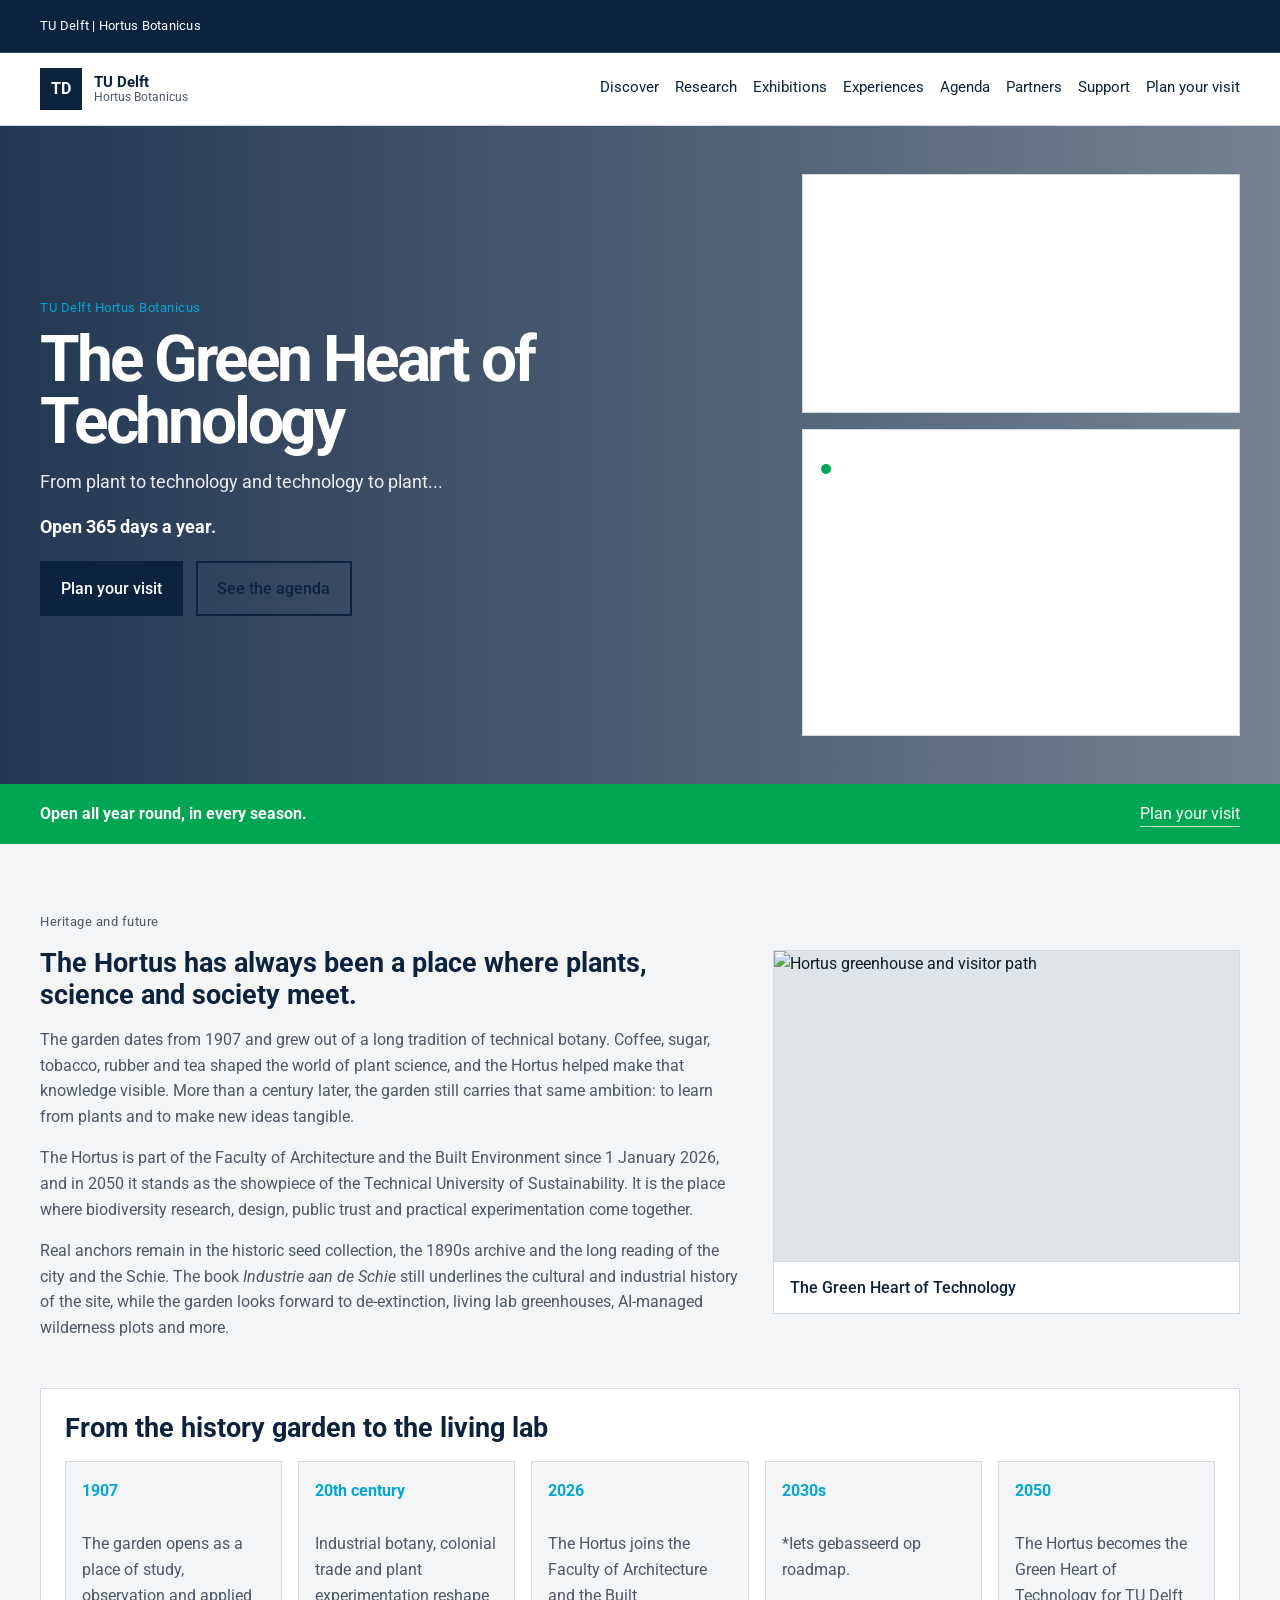
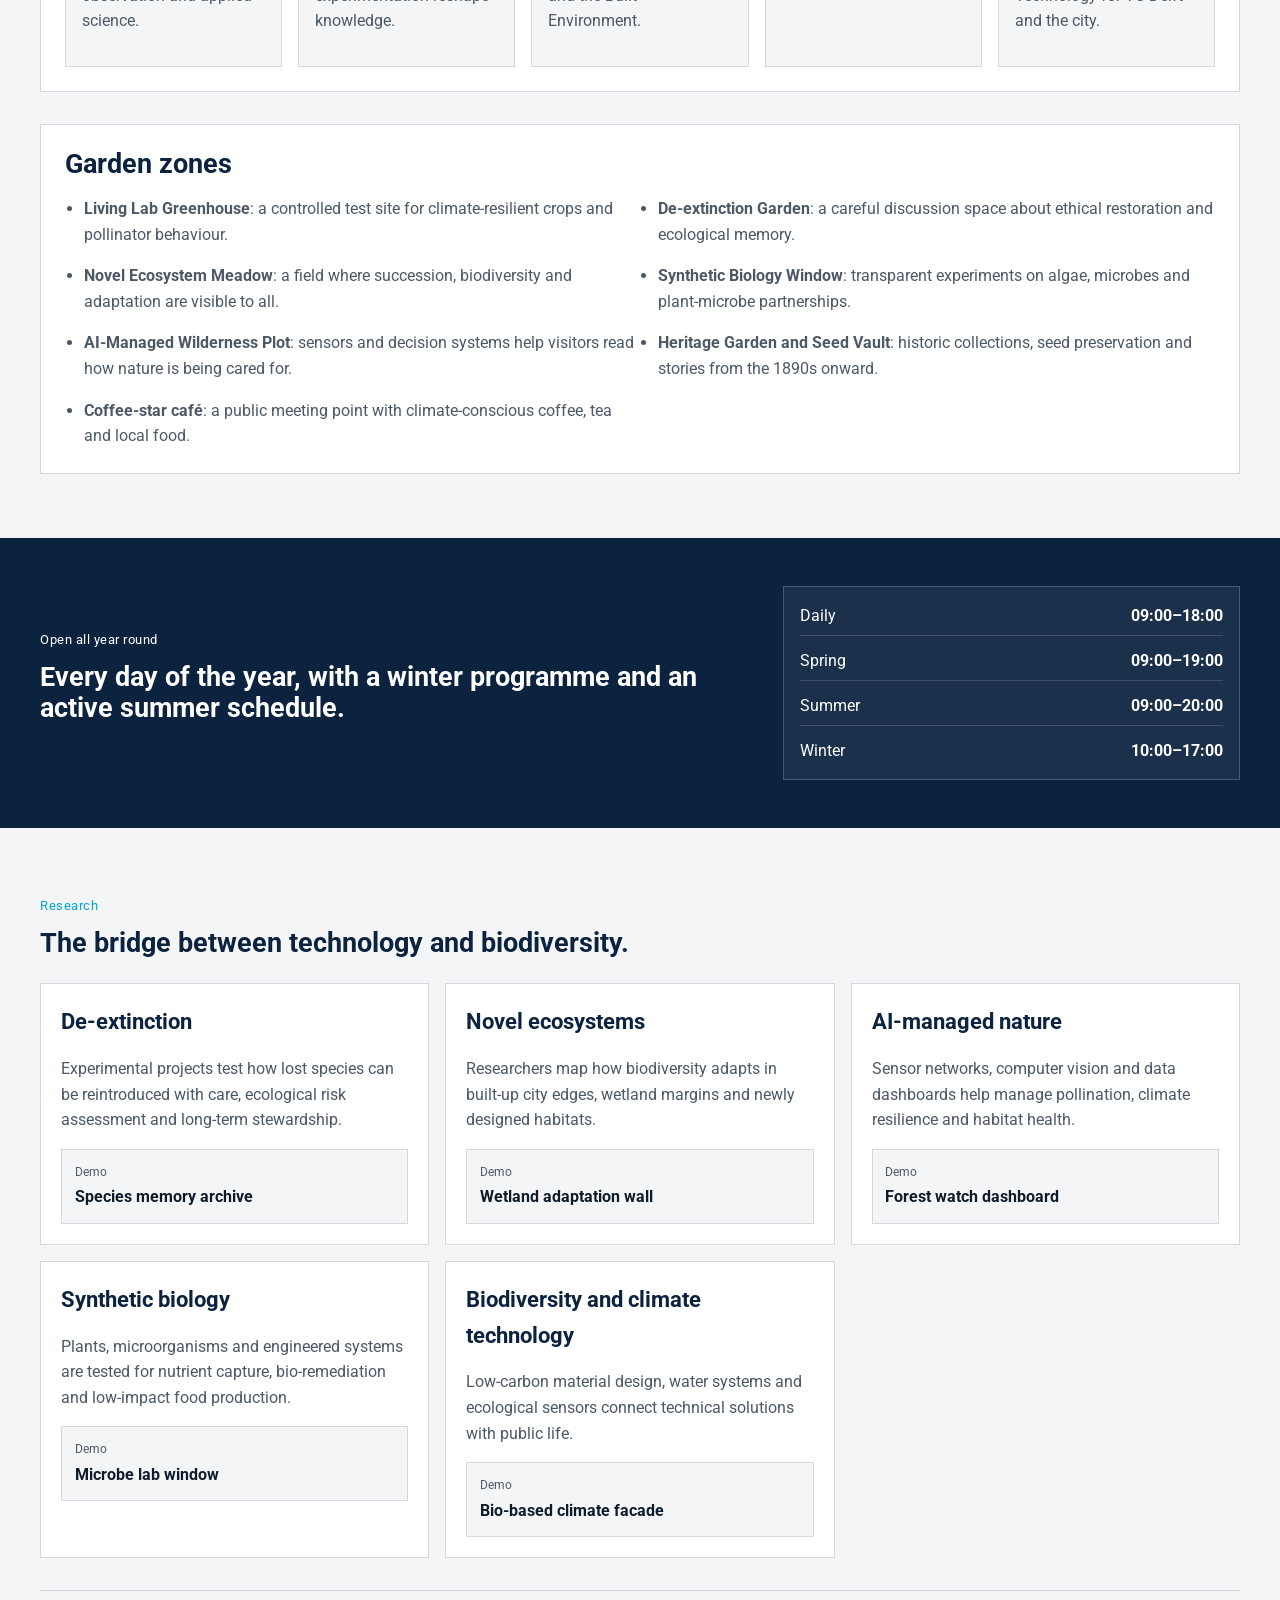
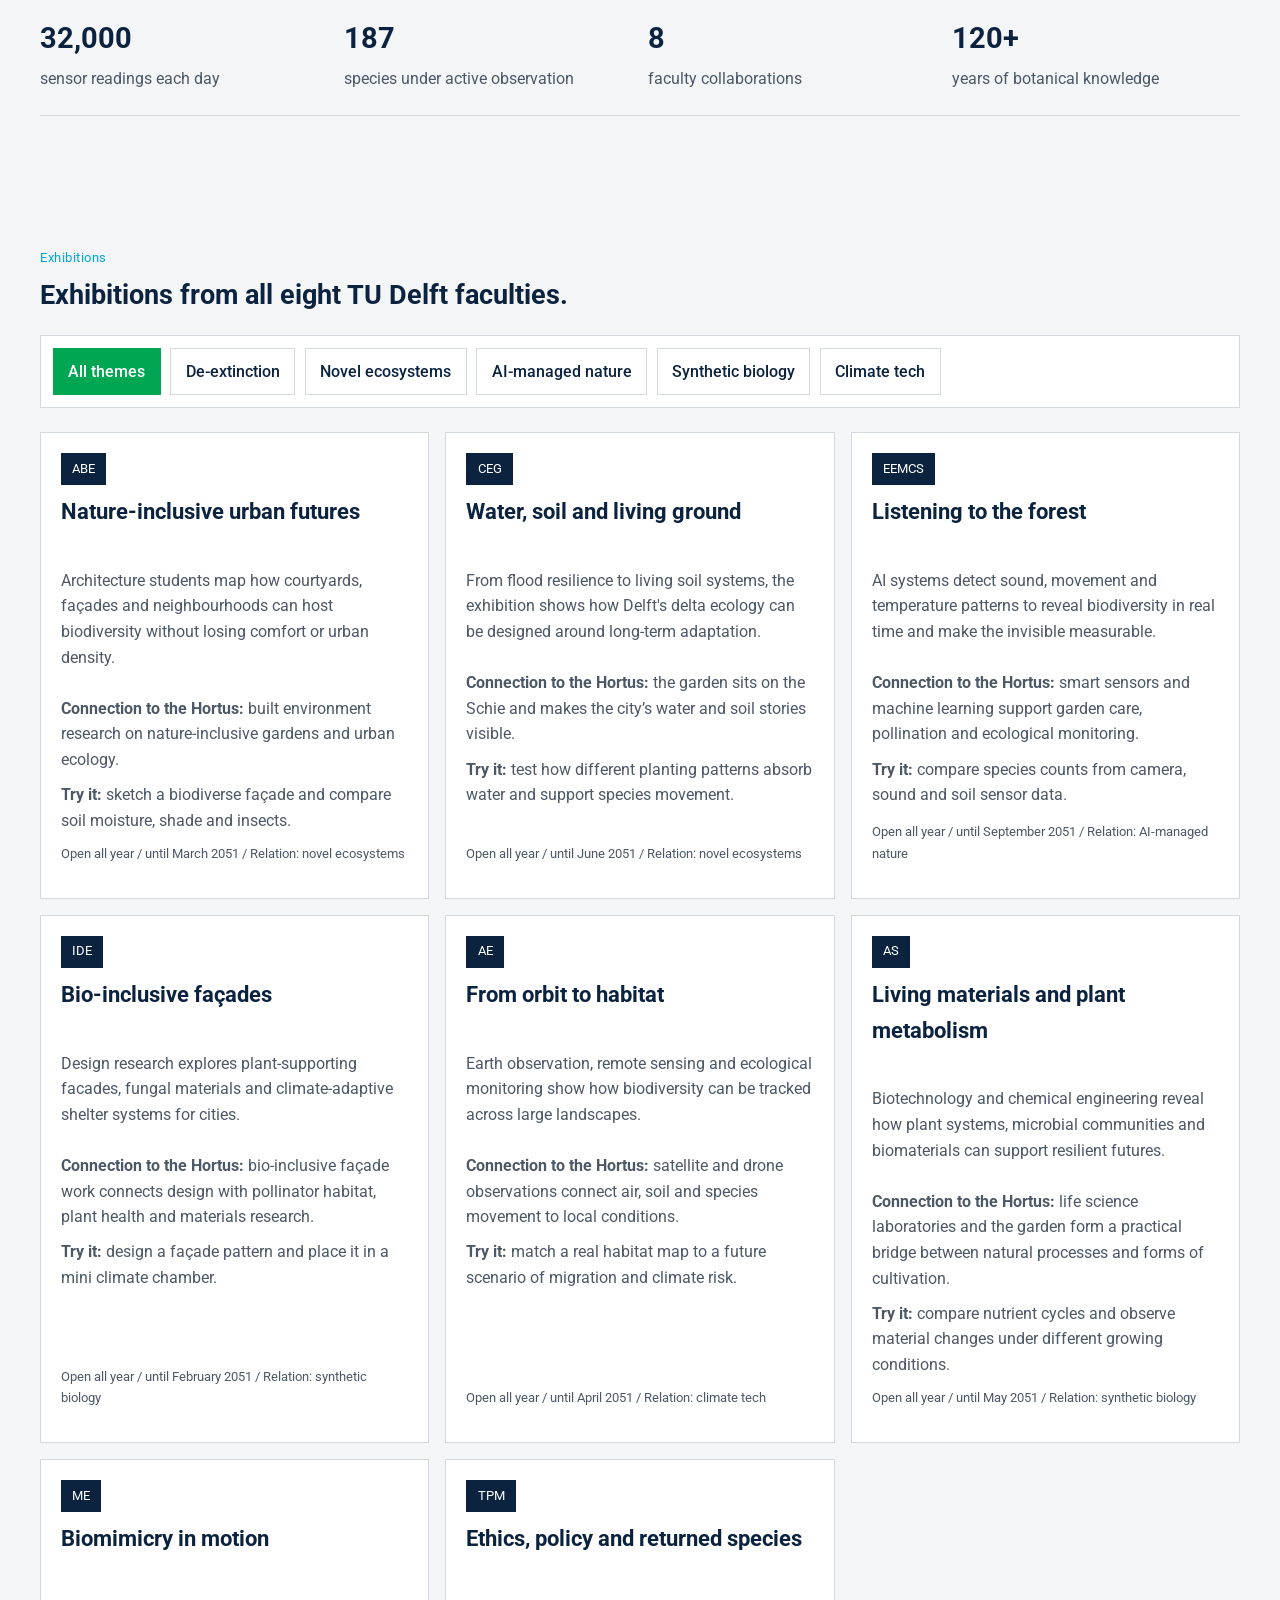
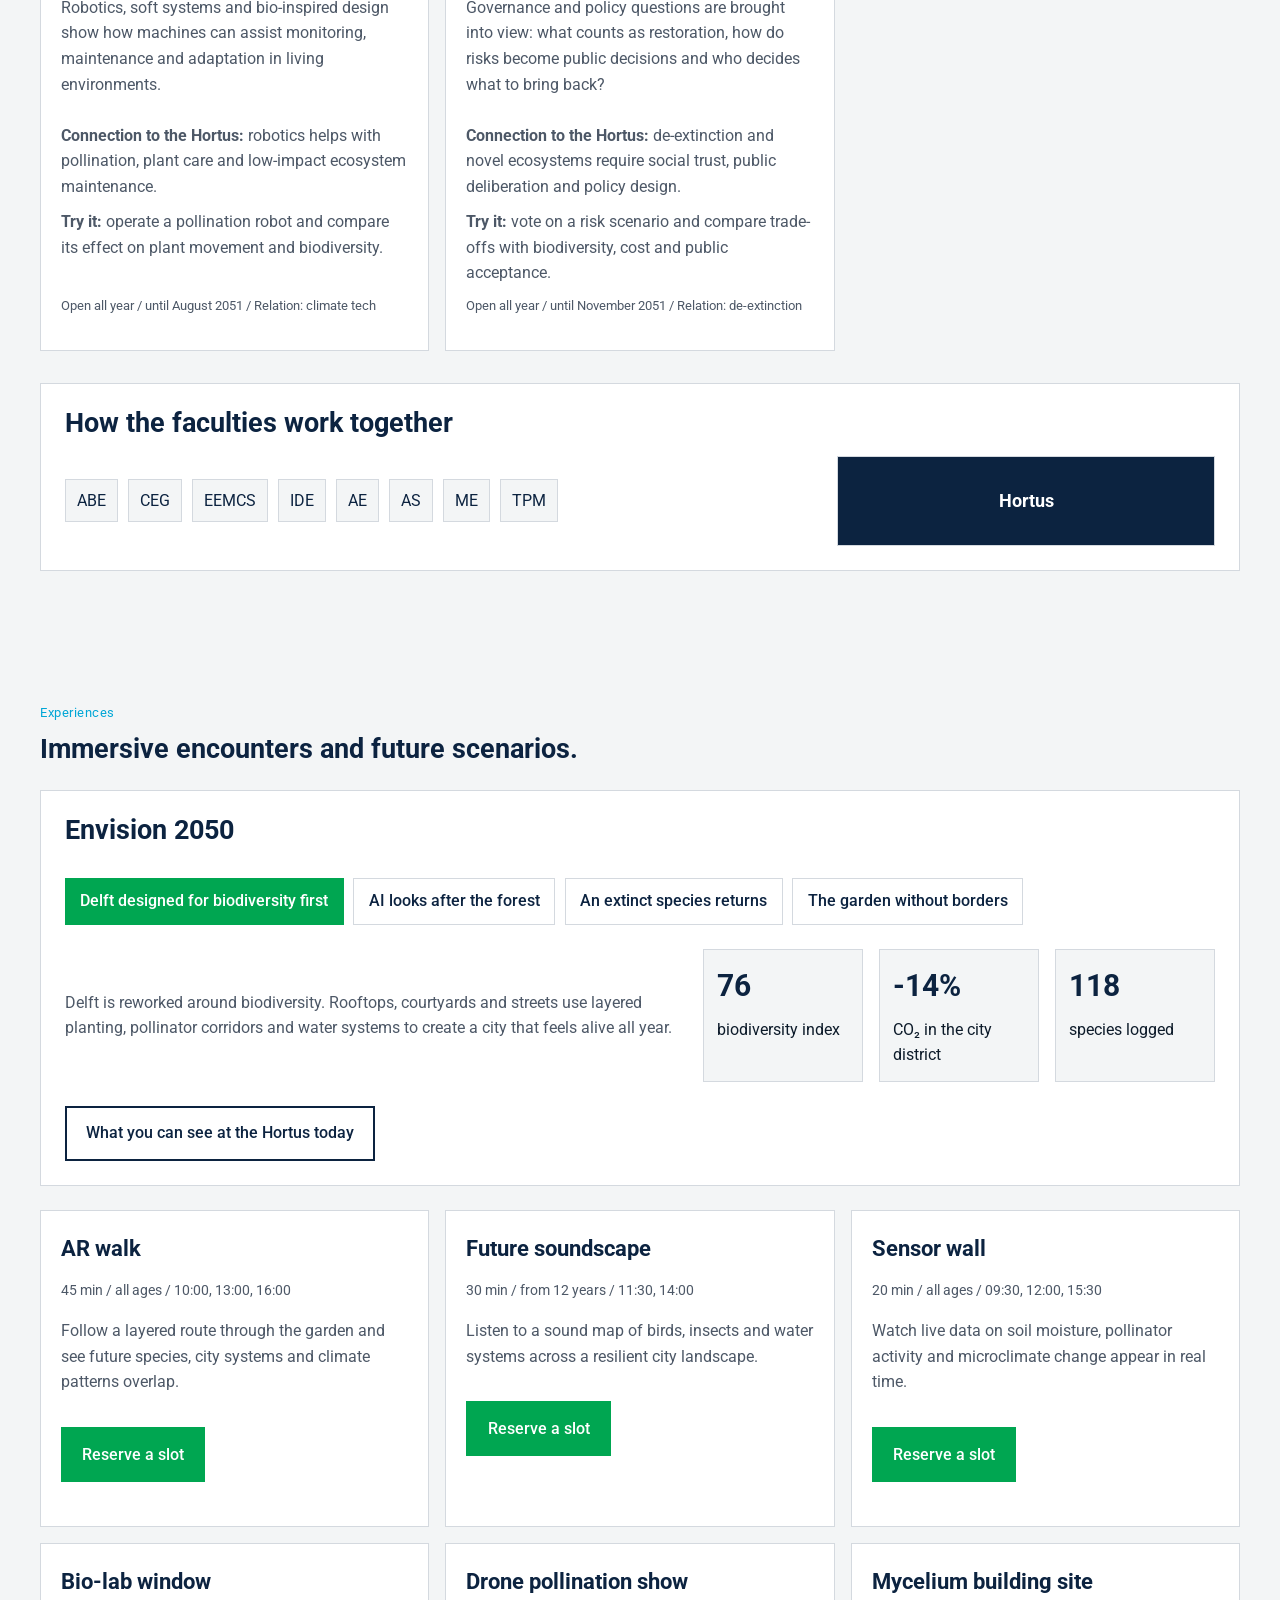
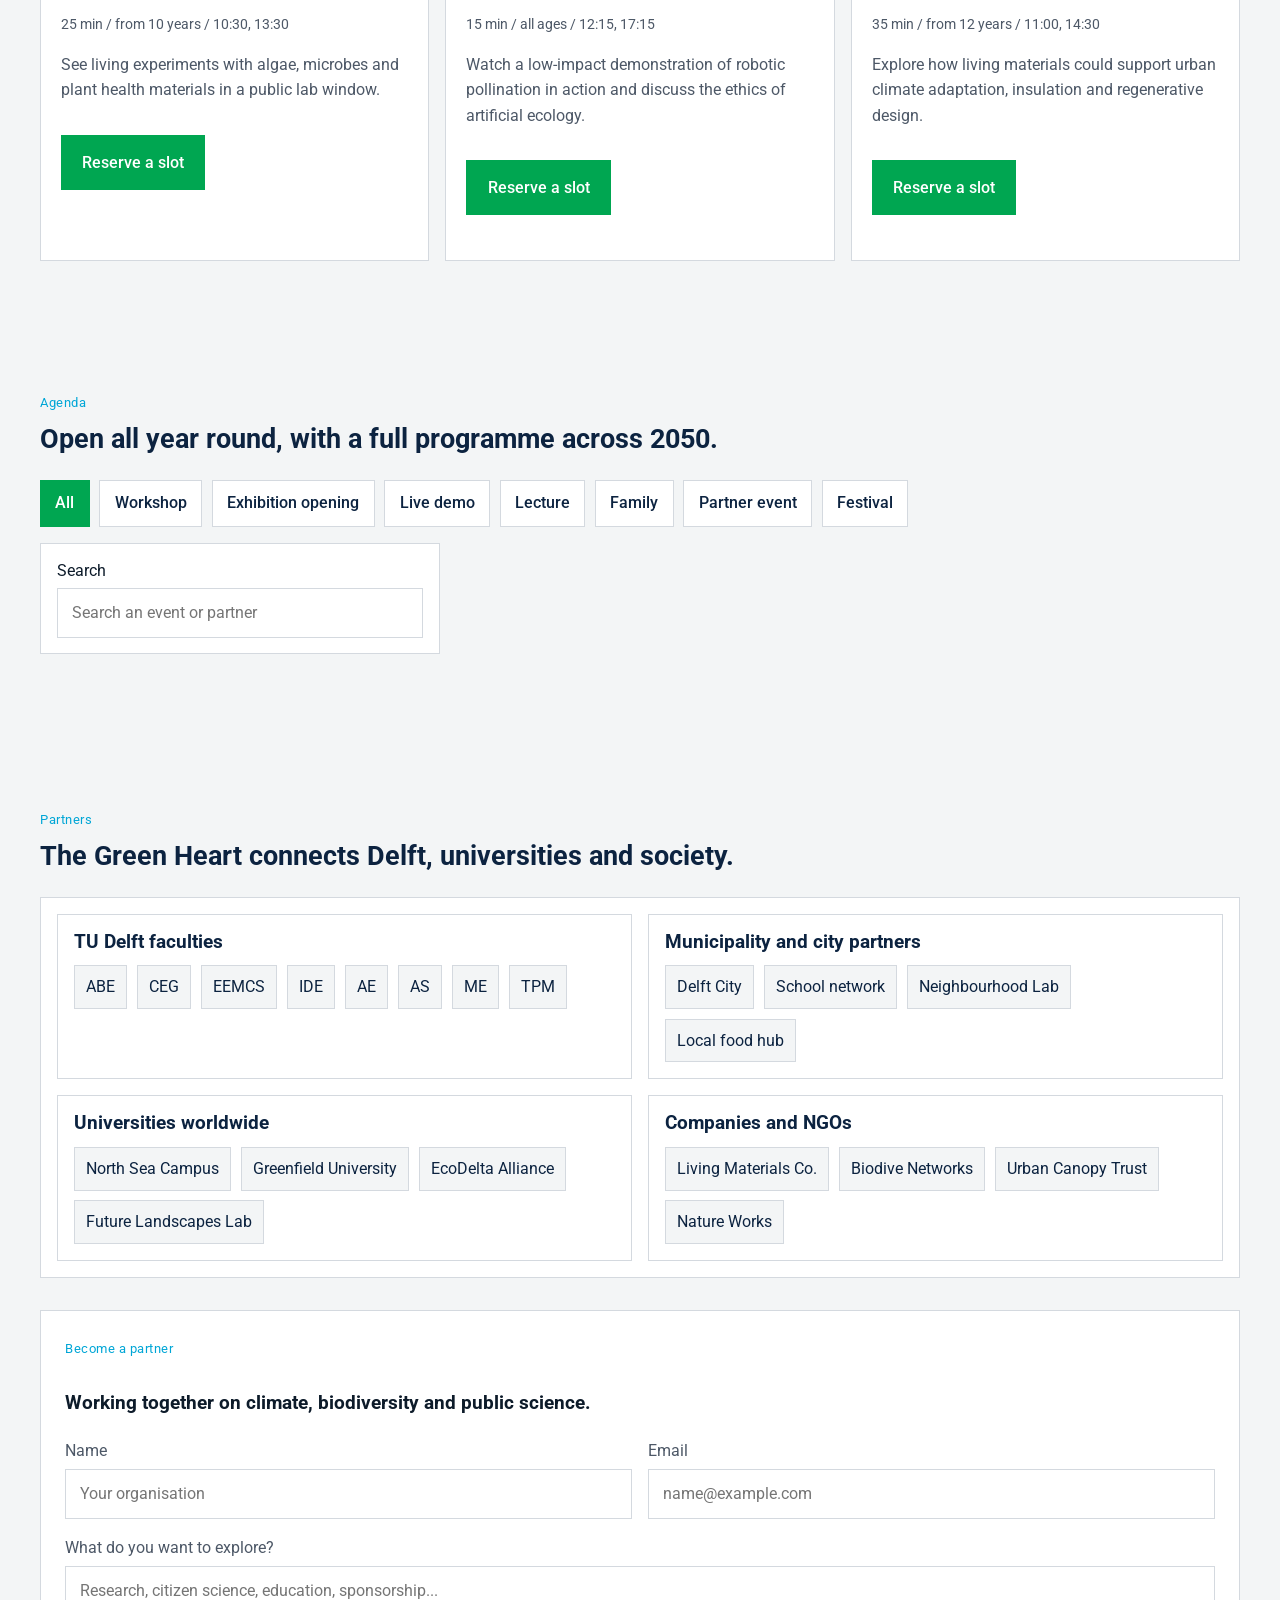
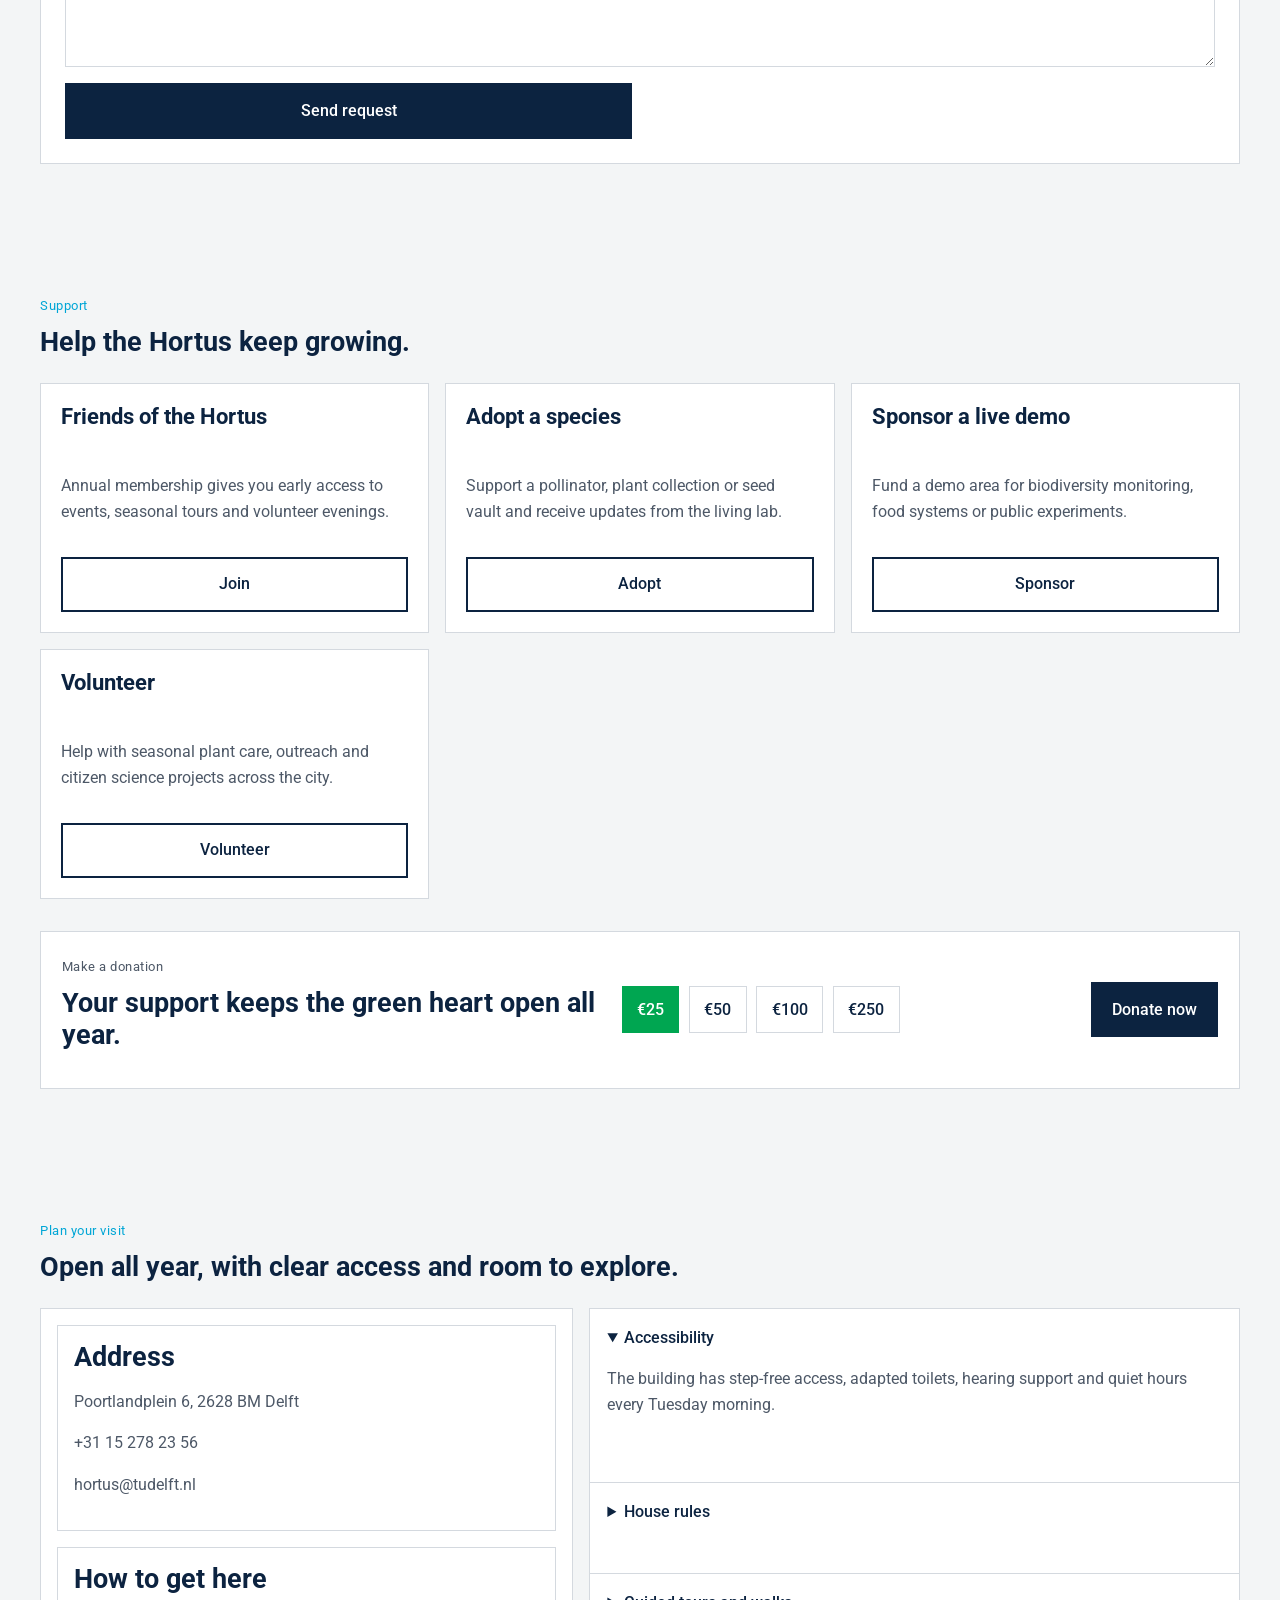
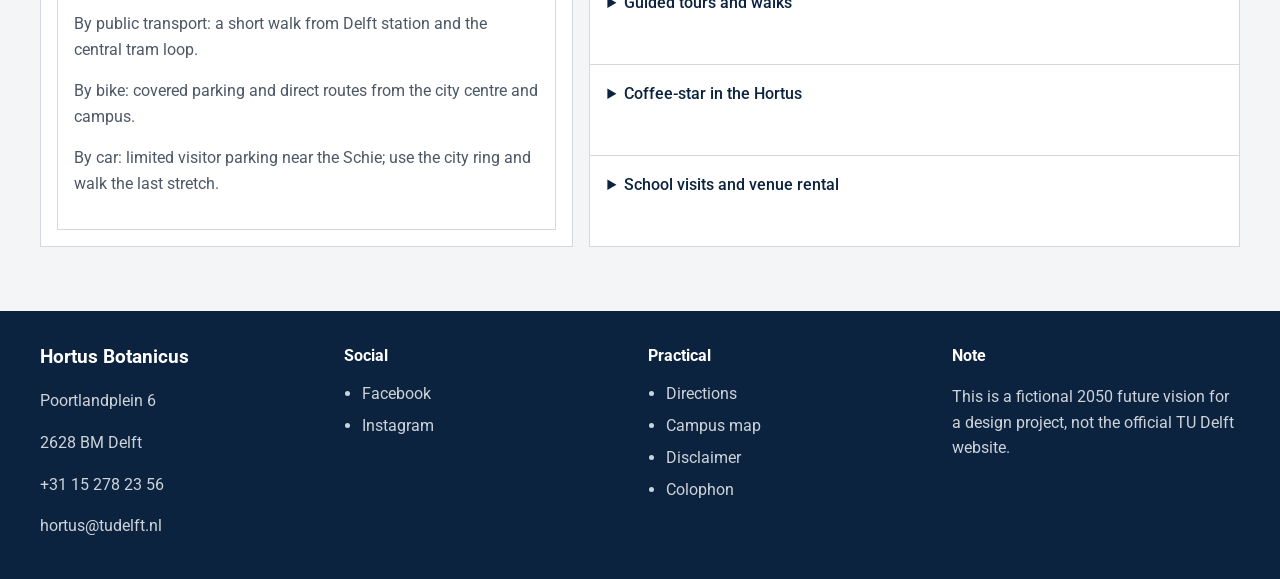
==== commit 11c48e57: "Update content and remove language toggle buttons" ====
--- a/index.html
+++ b/index.html
@@ -23,10 +23,6 @@
       <div class="container topbar-inner">
         <span class="topbar-label">TU Delft | Hortus Botanicus</span>
         <div class="topbar-actions">
-          <button class="toggle-button" type="button" data-lang-toggle aria-label="Toggle language">NL</button>
-          <button class="toggle-button" type="button" data-contrast-toggle aria-label="Toggle high contrast">
-            High contrast
-          </button>
         </div>
       </div>
     </div>
@@ -56,8 +52,6 @@
           <a href="#partners" data-i18n="nav.partners">Partners</a>
           <a href="#support" data-i18n="nav.support">Support</a>
           <a href="#visit" data-i18n="nav.visit">Plan your visit</a>
-          <a href="#top" class="nav-lang" data-i18n="nav.language">EN</a>
-          <a href="#top" class="nav-contrast" data-i18n="nav.contrast">High contrast</a>
         </nav>
       </div>
     </header>
@@ -66,9 +60,9 @@
       <section class="hero">
         <div class="container hero-inner">
           <div class="hero-copy">
-            <p class="eyebrow" data-i18n="hero.eyebrow">The Green Heart of Technology</p>
+            <p class="eyebrow" data-i18n="hero.eyebrow">TU Delft Hortus Botanicus</p>
             <h1 data-i18n="hero.title">The Green Heart of Technology</h1>
-            <p class="hero-subline" data-i18n="hero.subtitle">From plant to technology: let yourself be surprised.</p>
+            <p class="hero-subline" data-i18n="hero.subtitle">From plant to technology and technology to plant...</p>
             <p class="hero-open" data-i18n="hero.open">Open 365 days a year.</p>
             <div class="button-row">
               <a href="#visit" class="primary-button" data-i18n="hero.plan">Plan your visit</a>
@@ -155,7 +149,7 @@
             </div>
             <div class="timeline-item">
               <span class="year">2030s</span>
-              <p>Living lab methods turn the garden into a public site for testing future ecosystems.</p>
+              <p>*Iets gebasseerd op roadmap.</p>
             </div>
             <div class="timeline-item">
               <span class="year">2050</span>
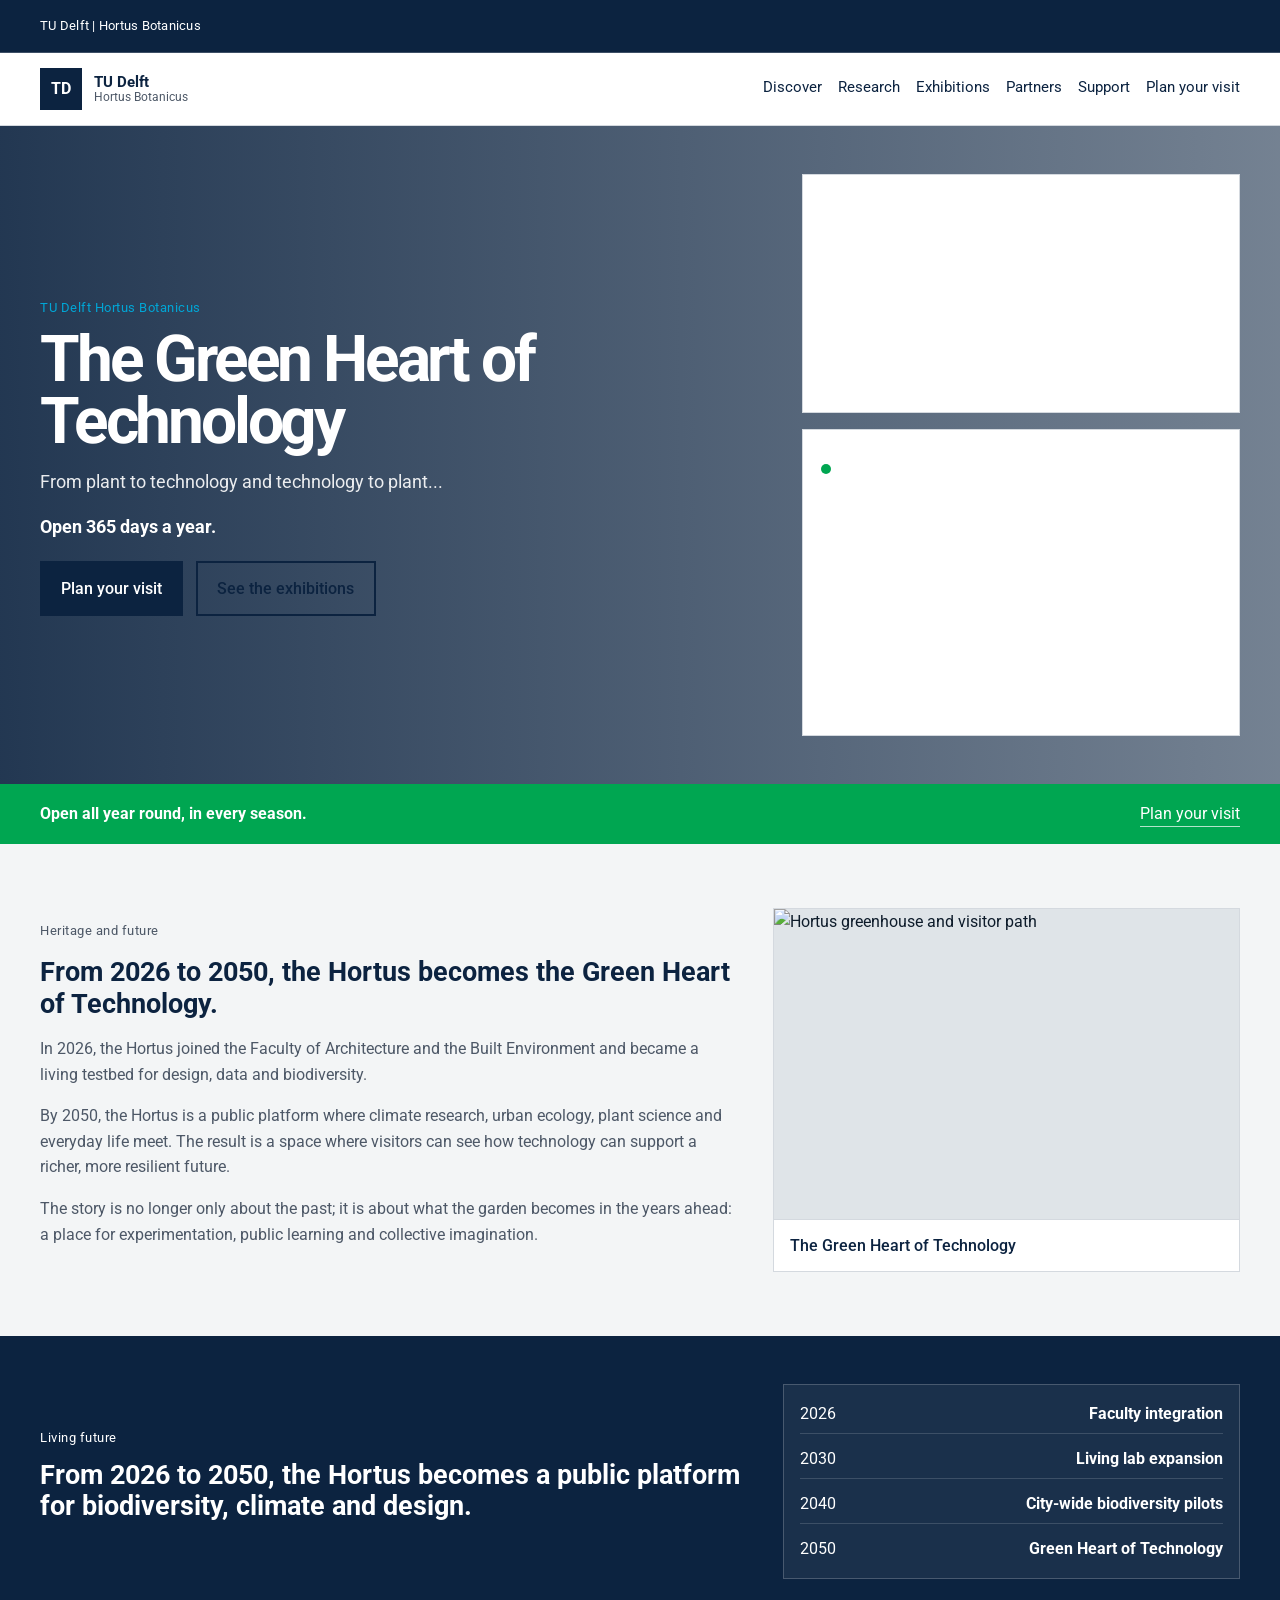
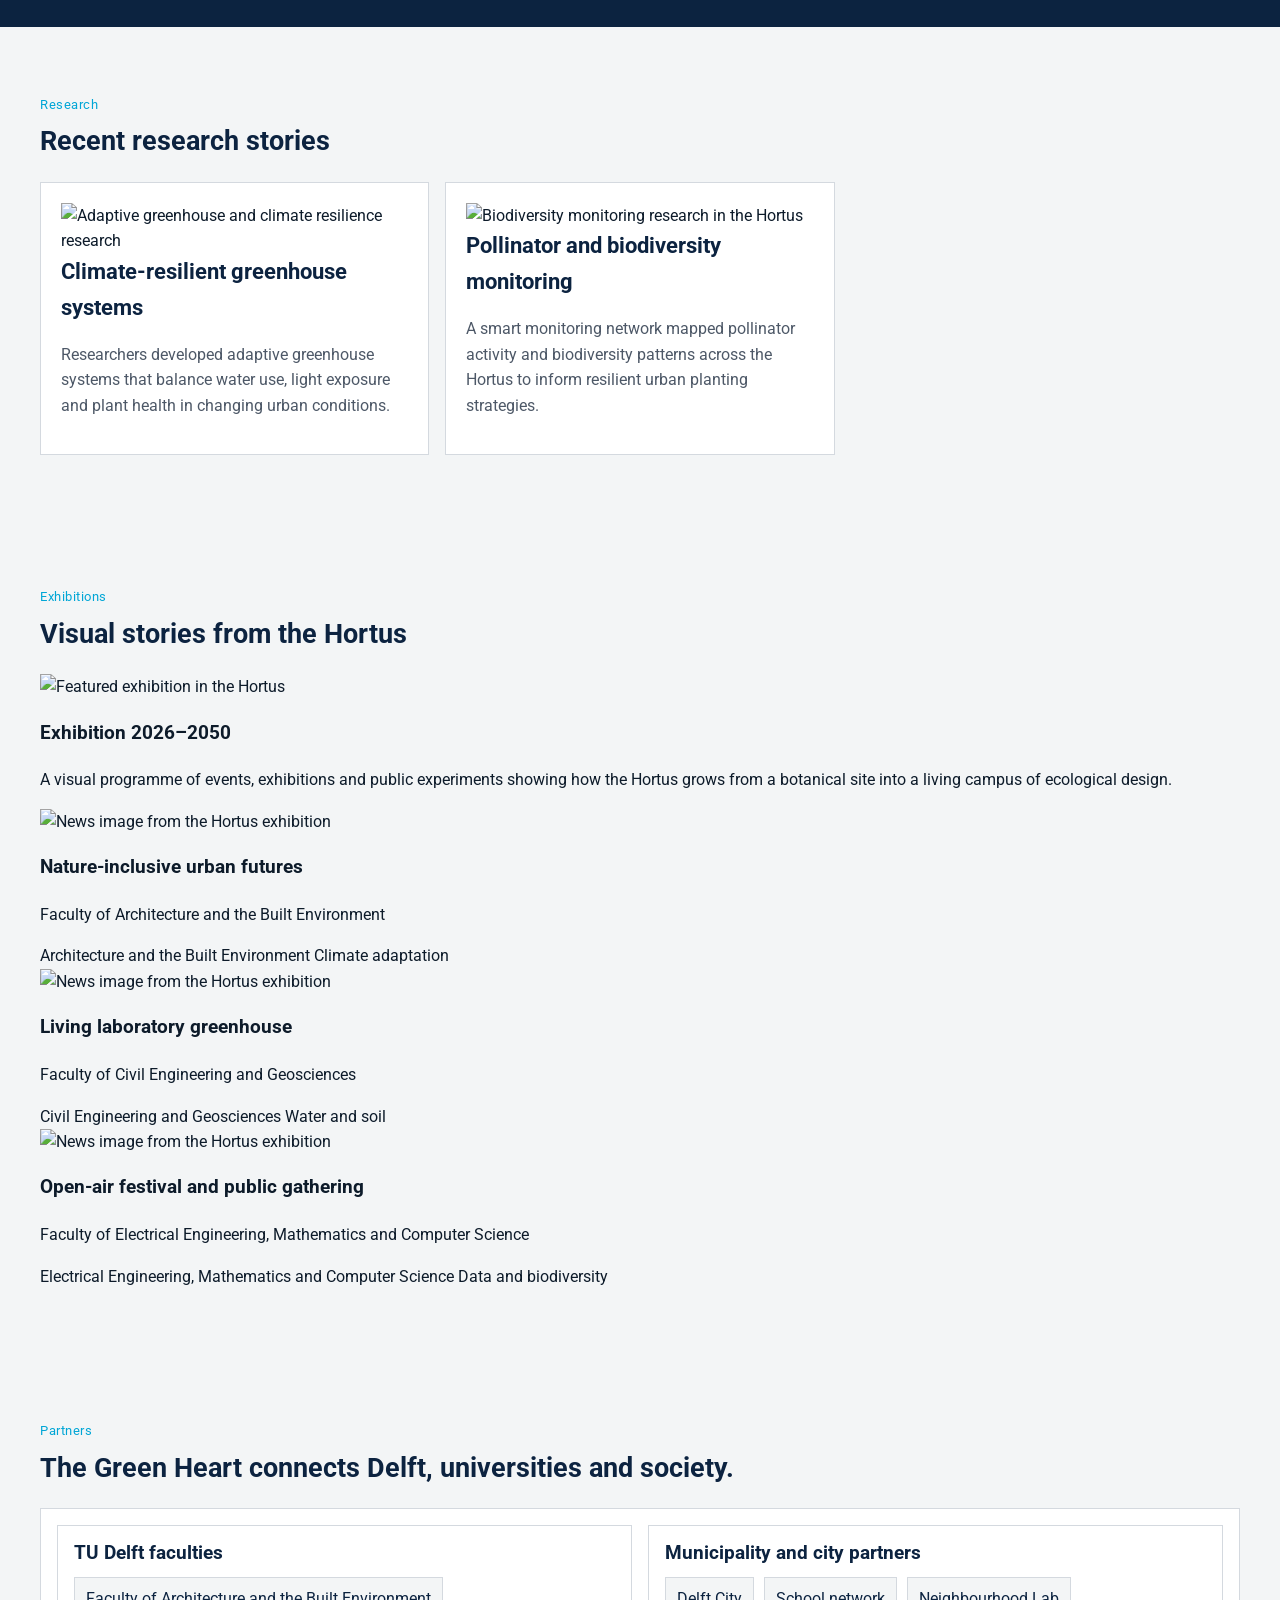
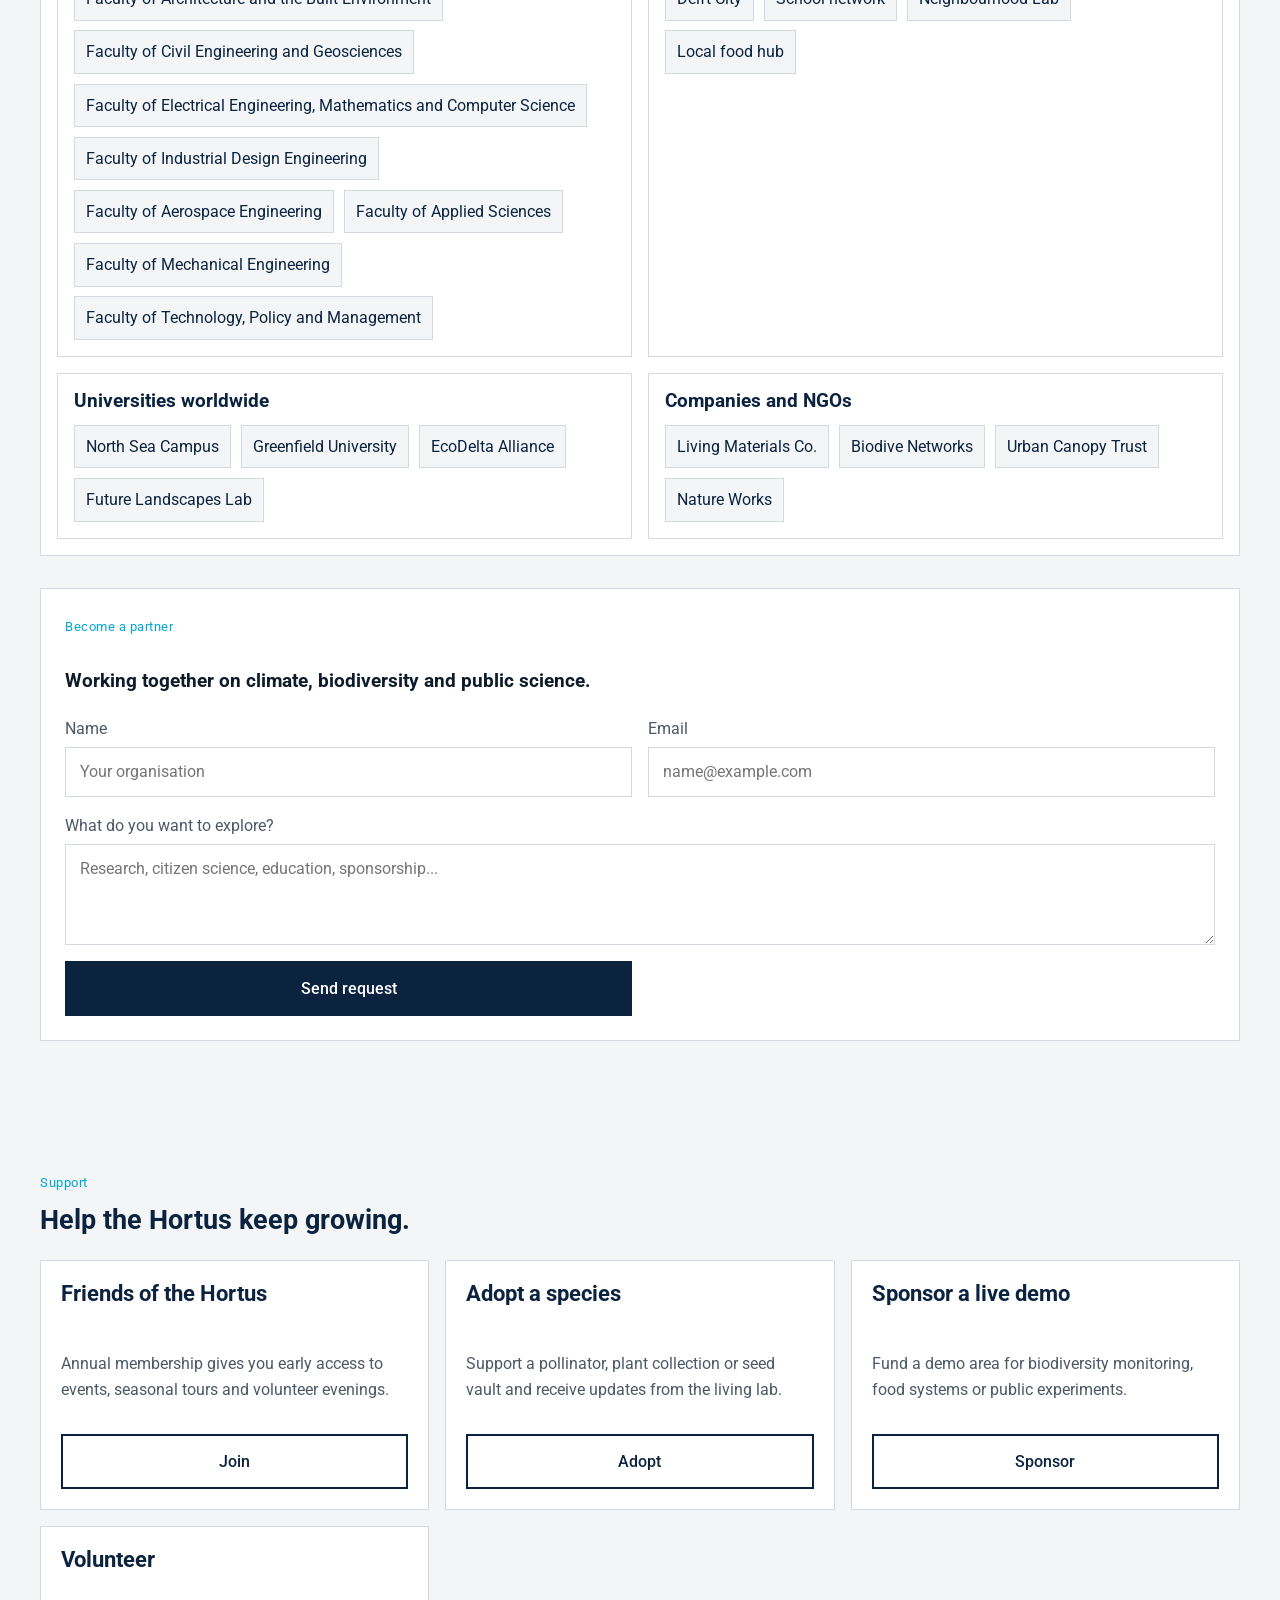
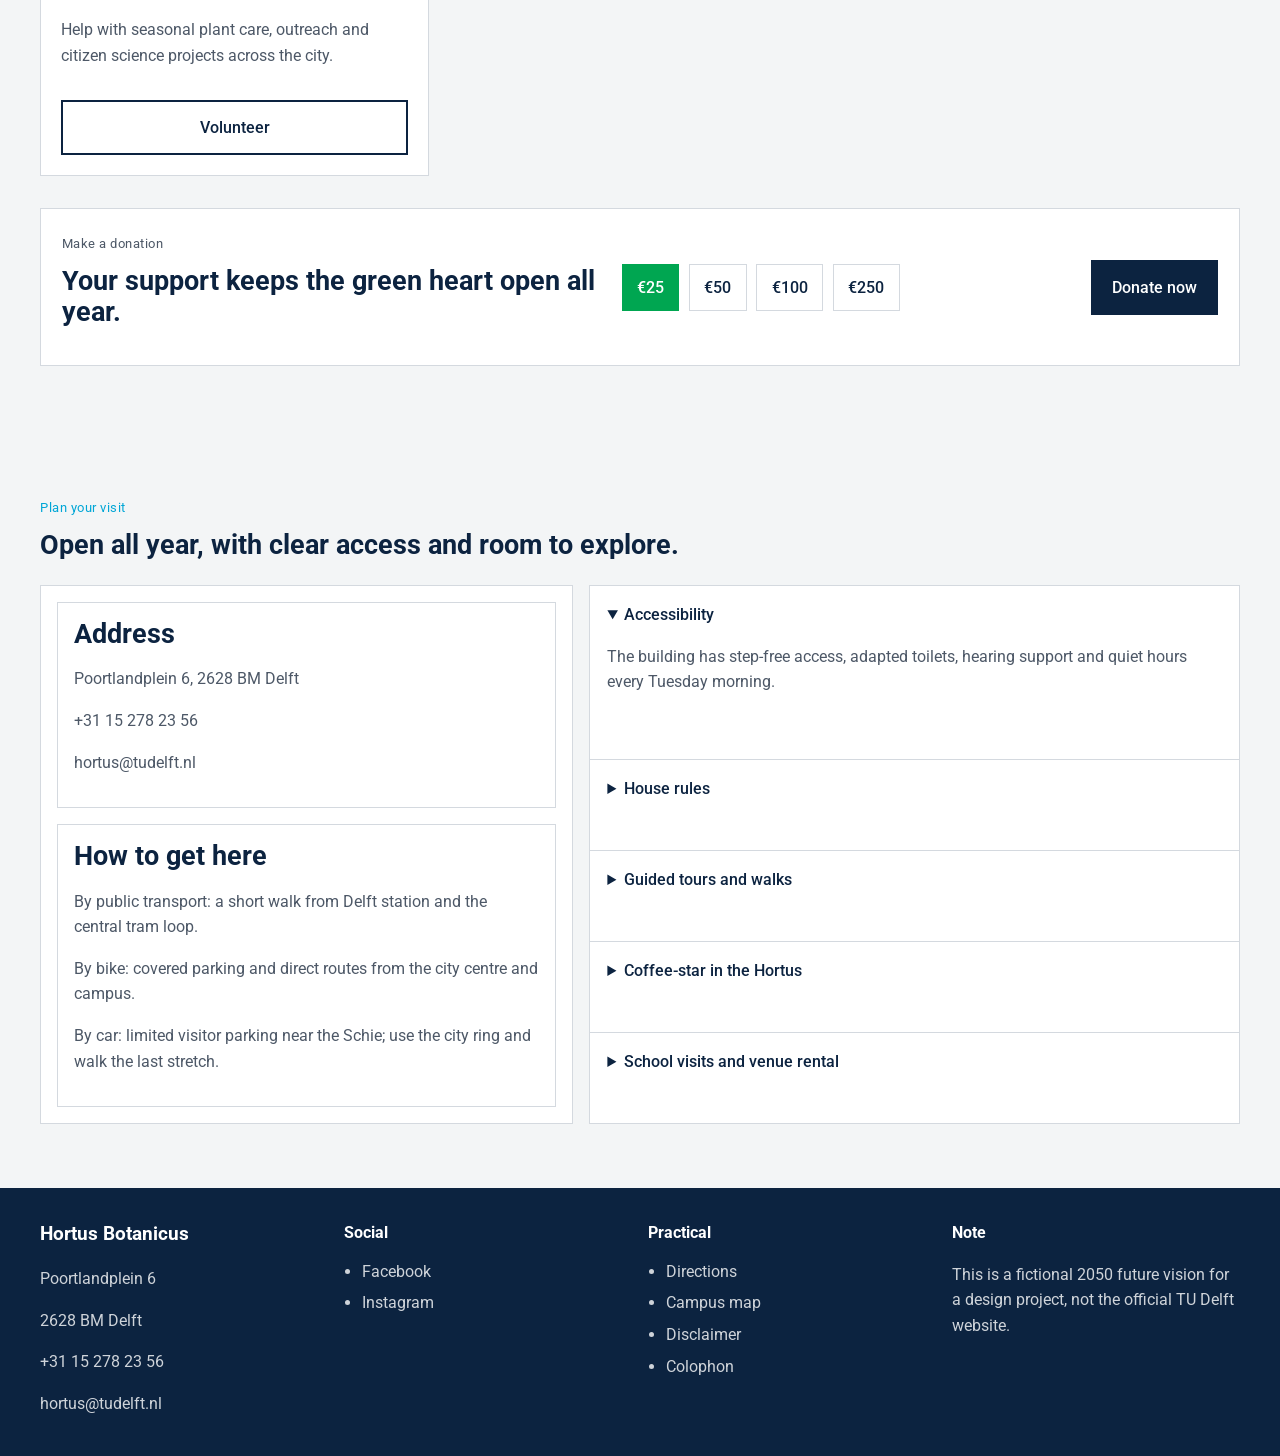
==== commit 59ac2d27: "Replace the outdated discovery, agenda, experiences, and exhibition content with the new 2026–2050 s" ====
--- a/index.html
+++ b/index.html
@@ -22,8 +22,7 @@
     <div class="topbar">
       <div class="container topbar-inner">
         <span class="topbar-label">TU Delft | Hortus Botanicus</span>
-        <div class="topbar-actions">
-        </div>
+        <div class="topbar-actions"></div>
       </div>
     </div>
 
@@ -47,8 +46,6 @@
           <a href="#discover" data-i18n="nav.discover">Discover</a>
           <a href="#research" data-i18n="nav.research">Research</a>
           <a href="#exhibitions" data-i18n="nav.exhibitions">Exhibitions</a>
-          <a href="#experiences" data-i18n="nav.experiences">Experiences</a>
-          <a href="#agenda" data-i18n="nav.agenda">Agenda</a>
           <a href="#partners" data-i18n="nav.partners">Partners</a>
           <a href="#support" data-i18n="nav.support">Support</a>
           <a href="#visit" data-i18n="nav.visit">Plan your visit</a>
@@ -66,7 +63,7 @@
             <p class="hero-open" data-i18n="hero.open">Open 365 days a year.</p>
             <div class="button-row">
               <a href="#visit" class="primary-button" data-i18n="hero.plan">Plan your visit</a>
-              <a href="#agenda" class="secondary-button" data-i18n="hero.agenda">See the agenda</a>
+              <a href="#exhibitions" class="secondary-button" data-i18n="hero.agenda">See the exhibitions</a>
             </div>
           </div>
 
@@ -75,10 +72,10 @@
               <h2 data-i18n="quick.title">Quick links</h2>
               <ul>
                 <li><a href="#visit" data-i18n="quick.visit">Plan your visit</a></li>
-                <li><a href="#agenda" data-i18n="quick.agenda">Agenda</a></li>
-                <li><a href="#visit" data-i18n="quick.directions">Directions</a></li>
-                <li><a href="#visit" data-i18n="quick.tours">Guided tours</a></li>
-                <li><a href="#visit" data-i18n="quick.rental">Venue rental</a></li>
+                <li><a href="#research" data-i18n="quick.research">Research</a></li>
+                <li><a href="#exhibitions" data-i18n="quick.exhibitions">Exhibitions</a></li>
+                <li><a href="#partners" data-i18n="quick.partners">Partners</a></li>
+                <li><a href="#support" data-i18n="quick.support">Support</a></li>
               </ul>
             </aside>
 
@@ -90,8 +87,8 @@
               <p><span data-i18n="today.hours">Opening hours today</span>: 09:00–18:00</p>
               <ul>
                 <li>Living Lab Greenhouse: sensor walk</li>
-                <li>AI-managed nature demo at 12:30</li>
-                <li>Botanical colour workshop at 15:00</li>
+                <li>Climate data exhibition at 12:30</li>
+                <li>Public biodiversity talk at 15:00</li>
               </ul>
               <p class="sensor-line" data-i18n="today.sensor">Greenhouse 2: 24°C, 71% humidity, 38 species of pollinators logged this morning.</p>
             </aside>
@@ -110,19 +107,15 @@
         <div class="container intro-grid">
           <div class="intro-copy">
             <p class="section-kicker" data-i18n="discover.kicker">Heritage and future</p>
-            <h2 data-i18n="discover.title">The Hortus has always been a place where plants, science and society meet.</h2>
-            <p data-i18n="discover.p1">
-              The garden dates from 1907 and grew out of a long tradition of technical botany. Coffee, sugar,
-              tobacco, rubber and tea shaped the world of plant science, and the Hortus helped make that knowledge visible.
-              More than a century later, the garden still carries that same ambition: to learn from plants and to make new ideas tangible.
+            <h2 data-i18n="discover.title">From 2026 to 2050, the Hortus becomes the Green Heart of Technology.</h2>
+            <p>
+              In 2026, the Hortus joined the Faculty of Architecture and the Built Environment and became a living testbed for design, data and biodiversity.
             </p>
-            <p data-i18n="discover.p2">
-              The Hortus is part of the Faculty of Architecture and the Built Environment since 1 January 2026, and in 2050 it stands as the showpiece of the Technical University of Sustainability.
-              It is the place where biodiversity research, design, public trust and practical experimentation come together.
+            <p>
+              By 2050, the Hortus is a public platform where climate research, urban ecology, plant science and everyday life meet. The result is a space where visitors can see how technology can support a richer, more resilient future.
             </p>
-            <p data-i18n="discover.p3">
-              Real anchors remain in the historic seed collection, the 1890s archive and the long reading of the city and the Schie. The book <em>Industrie aan de Schie</em> still underlines the cultural and industrial history of the site,
-              while the garden looks forward to de-extinction, living lab greenhouses, AI-managed wilderness plots and more.
+            <p>
+              The story is no longer only about the past; it is about what the garden becomes in the years ahead: a place for experimentation, public learning and collective imagination.
             </p>
           </div>
 
@@ -131,58 +124,19 @@
             <div class="image-caption">The Green Heart of Technology</div>
           </div>
         </div>
-
-        <div class="container timeline-block">
-          <h3 data-i18n="timeline.title">From the history garden to the living lab</h3>
-          <div class="timeline">
-            <div class="timeline-item">
-              <span class="year">1907</span>
-              <p>The garden opens as a place of study, observation and applied science.</p>
-            </div>
-            <div class="timeline-item">
-              <span class="year">20th century</span>
-              <p>Industrial botany, colonial trade and plant experimentation reshape knowledge.</p>
-            </div>
-            <div class="timeline-item">
-              <span class="year">2026</span>
-              <p>The Hortus joins the Faculty of Architecture and the Built Environment.</p>
-            </div>
-            <div class="timeline-item">
-              <span class="year">2030s</span>
-              <p>*Iets gebasseerd op roadmap.</p>
-            </div>
-            <div class="timeline-item">
-              <span class="year">2050</span>
-              <p>The Hortus becomes the Green Heart of Technology for TU Delft and the city.</p>
-            </div>
-          </div>
-        </div>
-
-        <div class="container zones-wrap">
-          <h3 data-i18n="zones.title">Garden zones</h3>
-          <ul class="zones-list">
-            <li><strong>Living Lab Greenhouse</strong>: a controlled test site for climate-resilient crops and pollinator behaviour.</li>
-            <li><strong>De-extinction Garden</strong>: a careful discussion space about ethical restoration and ecological memory.</li>
-            <li><strong>Novel Ecosystem Meadow</strong>: a field where succession, biodiversity and adaptation are visible to all.</li>
-            <li><strong>Synthetic Biology Window</strong>: transparent experiments on algae, microbes and plant-microbe partnerships.</li>
-            <li><strong>AI-Managed Wilderness Plot</strong>: sensors and decision systems help visitors read how nature is being cared for.</li>
-            <li><strong>Heritage Garden and Seed Vault</strong>: historic collections, seed preservation and stories from the 1890s onward.</li>
-            <li><strong>Coffee-star café</strong>: a public meeting point with climate-conscious coffee, tea and local food.</li>
-          </ul>
-        </div>
       </section>
 
       <section class="band-section">
         <div class="container open-grid">
           <div>
-            <p class="section-kicker" data-i18n="open.kicker">Open all year round</p>
-            <h2 data-i18n="open.title">Every day of the year, with a winter programme and an active summer schedule.</h2>
+            <p class="section-kicker" data-i18n="open.kicker">Living future</p>
+            <h2 data-i18n="open.title">From 2026 to 2050, the Hortus becomes a public platform for biodiversity, climate and design.</h2>
           </div>
           <div class="open-table">
-            <div><span>Daily</span><strong>09:00–18:00</strong></div>
-            <div><span>Spring</span><strong>09:00–19:00</strong></div>
-            <div><span>Summer</span><strong>09:00–20:00</strong></div>
-            <div><span>Winter</span><strong>10:00–17:00</strong></div>
+            <div><span>2026</span><strong>Faculty integration</strong></div>
+            <div><span>2030</span><strong>Living lab expansion</strong></div>
+            <div><span>2040</span><strong>City-wide biodiversity pilots</strong></div>
+            <div><span>2050</span><strong>Green Heart of Technology</strong></div>
           </div>
         </div>
       </section>
@@ -191,284 +145,83 @@
         <div class="container">
           <div class="section-header">
             <p class="section-kicker" data-i18n="research.kicker">Research</p>
-            <h2 data-i18n="research.title">The bridge between technology and biodiversity.</h2>
+            <h2 data-i18n="research.title">Recent research stories</h2>
           </div>
 
           <div class="research-grid">
             <article class="research-card">
-              <h3>De-extinction</h3>
-              <p>Experimental projects test how lost species can be reintroduced with care, ecological risk assessment and long-term stewardship.</p>
-              <div class="demo-box">
-                <span class="demo-label">Demo</span>
-                <strong>Species memory archive</strong>
-              </div>
+              <img data-img="research_1" alt="Adaptive greenhouse and climate resilience research" />
+              <h3>Climate-resilient greenhouse systems</h3>
+              <p>
+                Researchers developed adaptive greenhouse systems that balance water use, light exposure and plant health in changing urban conditions.
+              </p>
             </article>
 
             <article class="research-card">
-              <h3>Novel ecosystems</h3>
-              <p>Researchers map how biodiversity adapts in built-up city edges, wetland margins and newly designed habitats.</p>
-              <div class="demo-box">
-                <span class="demo-label">Demo</span>
-                <strong>Wetland adaptation wall</strong>
-              </div>
+              <img data-img="research_2" alt="Biodiversity monitoring research in the Hortus" />
+              <h3>Pollinator and biodiversity monitoring</h3>
+              <p>
+                A smart monitoring network mapped pollinator activity and biodiversity patterns across the Hortus to inform resilient urban planting strategies.
+              </p>
             </article>
-
-            <article class="research-card">
-              <h3>AI-managed nature</h3>
-              <p>Sensor networks, computer vision and data dashboards help manage pollination, climate resilience and habitat health.</p>
-              <div class="demo-box">
-                <span class="demo-label">Demo</span>
-                <strong>Forest watch dashboard</strong>
-              </div>
-            </article>
-
-            <article class="research-card">
-              <h3>Synthetic biology</h3>
-              <p>Plants, microorganisms and engineered systems are tested for nutrient capture, bio-remediation and low-impact food production.</p>
-              <div class="demo-box">
-                <span class="demo-label">Demo</span>
-                <strong>Microbe lab window</strong>
-              </div>
-            </article>
-
-            <article class="research-card">
-              <h3>Biodiversity and climate technology</h3>
-              <p>Low-carbon material design, water systems and ecological sensors connect technical solutions with public life.</p>
-              <div class="demo-box">
-                <span class="demo-label">Demo</span>
-                <strong>Bio-based climate facade</strong>
-              </div>
-            </article>
-          </div>
-        </div>
-
-        <div class="container stats-band">
-          <div><strong>32,000</strong><span>sensor readings each day</span></div>
-          <div><strong>187</strong><span>species under active observation</span></div>
-          <div><strong>8</strong><span>faculty collaborations</span></div>
-          <div><strong>120+</strong><span>years of botanical knowledge</span></div>
+          </div>
         </div>
       </section>
 
       <section id="exhibitions" class="section-wrap">
         <div class="container">
-          <div class="section-header split-header">
-            <div>
-              <p class="section-kicker">Exhibitions</p>
-              <h2>Exhibitions from all eight TU Delft faculties.</h2>
-            </div>
-          </div>
-
-          <div class="filter-toolbar" aria-label="Exhibition filters">
-            <button class="filter-button is-active" type="button" data-theme-filter="all">All themes</button>
-            <button class="filter-button" type="button" data-theme-filter="de-extinction">De-extinction</button>
-            <button class="filter-button" type="button" data-theme-filter="novel ecosystems">Novel ecosystems</button>
-            <button class="filter-button" type="button" data-theme-filter="ai-managed nature">AI-managed nature</button>
-            <button class="filter-button" type="button" data-theme-filter="synthetic biology">Synthetic biology</button>
-            <button class="filter-button" type="button" data-theme-filter="climate tech">Climate tech</button>
-          </div>
-
-          <div class="exhibition-grid">
-            <article class="exhibition-card" data-theme="novel ecosystems" data-format="hands-on">
-              <div class="faculty-tag">ABE</div>
-              <h3>Nature-inclusive urban futures</h3>
-              <p>Architecture students map how courtyards, façades and neighbourhoods can host biodiversity without losing comfort or urban density.</p>
-              <p class="line"><strong>Connection to the Hortus:</strong> built environment research on nature-inclusive gardens and urban ecology.</p>
-              <p class="line"><strong>Try it:</strong> sketch a biodiverse façade and compare soil moisture, shade and insects.</p>
-              <p class="meta-line">Open all year / until March 2051 / Relation: novel ecosystems</p>
+          <div class="section-header">
+            <p class="section-kicker">Exhibitions</p>
+            <h2>Visual stories from the Hortus</h2>
+          </div>
+
+          <div class="exhibition-feature">
+            <img data-img="exhibition_feature" alt="Featured exhibition in the Hortus" />
+            <div class="exhibition-feature-copy">
+              <h3>Exhibition 2026–2050</h3>
+              <p>
+                A visual programme of events, exhibitions and public experiments showing how the Hortus grows from a botanical site into a living campus of ecological design.
+              </p>
+            </div>
+          </div>
+
+          <div class="news-grid">
+            <article class="news-item">
+              <img data-img="exhibition_news_1" alt="News image from the Hortus exhibition" />
+              <div class="news-copy">
+                <h3>Nature-inclusive urban futures</h3>
+                <p>Faculty of Architecture and the Built Environment</p>
+                <div class="news-tags">
+                  <span>Architecture and the Built Environment</span>
+                  <span>Climate adaptation</span>
+                </div>
+              </div>
             </article>
 
-            <article class="exhibition-card" data-theme="novel ecosystems" data-format="live demo">
-              <div class="faculty-tag">CEG</div>
-              <h3>Water, soil and living ground</h3>
-              <p>From flood resilience to living soil systems, the exhibition shows how Delft's delta ecology can be designed around long-term adaptation.</p>
-              <p class="line"><strong>Connection to the Hortus:</strong> the garden sits on the Schie and makes the city’s water and soil stories visible.</p>
-              <p class="line"><strong>Try it:</strong> test how different planting patterns absorb water and support species movement.</p>
-              <p class="meta-line">Open all year / until June 2051 / Relation: novel ecosystems</p>
+            <article class="news-item">
+              <img data-img="exhibition_news_2" alt="News image from the Hortus exhibition" />
+              <div class="news-copy">
+                <h3>Living laboratory greenhouse</h3>
+                <p>Faculty of Civil Engineering and Geosciences</p>
+                <div class="news-tags">
+                  <span>Civil Engineering and Geosciences</span>
+                  <span>Water and soil</span>
+                </div>
+              </div>
             </article>
 
-            <article class="exhibition-card" data-theme="ai-managed nature" data-format="live demo">
-              <div class="faculty-tag">EEMCS</div>
-              <h3>Listening to the forest</h3>
-              <p>AI systems detect sound, movement and temperature patterns to reveal biodiversity in real time and make the invisible measurable.</p>
-              <p class="line"><strong>Connection to the Hortus:</strong> smart sensors and machine learning support garden care, pollination and ecological monitoring.</p>
-              <p class="line"><strong>Try it:</strong> compare species counts from camera, sound and soil sensor data.</p>
-              <p class="meta-line">Open all year / until September 2051 / Relation: AI-managed nature</p>
+            <article class="news-item">
+              <img data-img="exhibition_news_3" alt="News image from the Hortus exhibition" />
+              <div class="news-copy">
+                <h3>Open-air festival and public gathering</h3>
+                <p>Faculty of Electrical Engineering, Mathematics and Computer Science</p>
+                <div class="news-tags">
+                  <span>Electrical Engineering, Mathematics and Computer Science</span>
+                  <span>Data and biodiversity</span>
+                </div>
+              </div>
             </article>
-
-            <article class="exhibition-card" data-theme="synthetic biology" data-format="hands-on">
-              <div class="faculty-tag">IDE</div>
-              <h3>Bio-inclusive façades</h3>
-              <p>Design research explores plant-supporting facades, fungal materials and climate-adaptive shelter systems for cities.</p>
-              <p class="line"><strong>Connection to the Hortus:</strong> bio-inclusive façade work connects design with pollinator habitat, plant health and materials research.</p>
-              <p class="line"><strong>Try it:</strong> design a façade pattern and place it in a mini climate chamber.</p>
-              <p class="meta-line">Open all year / until February 2051 / Relation: synthetic biology</p>
-            </article>
-
-            <article class="exhibition-card" data-theme="climate tech" data-format="family friendly">
-              <div class="faculty-tag">AE</div>
-              <h3>From orbit to habitat</h3>
-              <p>Earth observation, remote sensing and ecological monitoring show how biodiversity can be tracked across large landscapes.</p>
-              <p class="line"><strong>Connection to the Hortus:</strong> satellite and drone observations connect air, soil and species movement to local conditions.</p>
-              <p class="line"><strong>Try it:</strong> match a real habitat map to a future scenario of migration and climate risk.</p>
-              <p class="meta-line">Open all year / until April 2051 / Relation: climate tech</p>
-            </article>
-
-            <article class="exhibition-card" data-theme="synthetic biology" data-format="live demo">
-              <div class="faculty-tag">AS</div>
-              <h3>Living materials and plant metabolism</h3>
-              <p>Biotechnology and chemical engineering reveal how plant systems, microbial communities and biomaterials can support resilient futures.</p>
-              <p class="line"><strong>Connection to the Hortus:</strong> life science laboratories and the garden form a practical bridge between natural processes and forms of cultivation.</p>
-              <p class="line"><strong>Try it:</strong> compare nutrient cycles and observe material changes under different growing conditions.</p>
-              <p class="meta-line">Open all year / until May 2051 / Relation: synthetic biology</p>
-            </article>
-
-            <article class="exhibition-card" data-theme="climate tech" data-format="live demo">
-              <div class="faculty-tag">ME</div>
-              <h3>Biomimicry in motion</h3>
-              <p>Robotics, soft systems and bio-inspired design show how machines can assist monitoring, maintenance and adaptation in living environments.</p>
-              <p class="line"><strong>Connection to the Hortus:</strong> robotics helps with pollination, plant care and low-impact ecosystem maintenance.</p>
-              <p class="line"><strong>Try it:</strong> operate a pollination robot and compare its effect on plant movement and biodiversity.</p>
-              <p class="meta-line">Open all year / until August 2051 / Relation: climate tech</p>
-            </article>
-
-            <article class="exhibition-card" data-theme="de-extinction" data-format="family friendly">
-              <div class="faculty-tag">TPM</div>
-              <h3>Ethics, policy and returned species</h3>
-              <p>Governance and policy questions are brought into view: what counts as restoration, how do risks become public decisions and who decides what to bring back?</p>
-              <p class="line"><strong>Connection to the Hortus:</strong> de-extinction and novel ecosystems require social trust, public deliberation and policy design.</p>
-              <p class="line"><strong>Try it:</strong> vote on a risk scenario and compare trade-offs with biodiversity, cost and public acceptance.</p>
-              <p class="meta-line">Open all year / until November 2051 / Relation: de-extinction</p>
-            </article>
-          </div>
-
-          <div class="collaboration-box">
-            <h3>How the faculties work together</h3>
-            <div class="collab-layout">
-              <div class="faculty-badges">
-                <span>ABE</span>
-                <span>CEG</span>
-                <span>EEMCS</span>
-                <span>IDE</span>
-                <span>AE</span>
-                <span>AS</span>
-                <span>ME</span>
-                <span>TPM</span>
-              </div>
-              <div class="hub-badge">Hortus</div>
-            </div>
-          </div>
-        </div>
-      </section>
-
-      <section id="experiences" class="section-wrap">
-        <div class="container">
-          <div class="section-header">
-            <p class="section-kicker">Experiences</p>
-            <h2>Immersive encounters and future scenarios.</h2>
-          </div>
-
-          <div class="scenario-box">
-            <div class="scenario-header">
-              <h3>Envision 2050</h3>
-              <div class="scenario-buttons">
-                <button class="scenario-button is-active" type="button" data-scenario="biodiversity">Delft designed for biodiversity first</button>
-                <button class="scenario-button" type="button" data-scenario="forest">AI looks after the forest</button>
-                <button class="scenario-button" type="button" data-scenario="return">An extinct species returns</button>
-                <button class="scenario-button" type="button" data-scenario="without-borders">The garden without borders</button>
-              </div>
-            </div>
-            <div class="scenario-content">
-              <div>
-                <p class="scenario-story" data-scenario-text>
-                  Delft is reworked around biodiversity. Rooftops, courtyards and streets use layered planting, pollinator corridors and water systems to create a city that feels alive all year.
-                </p>
-              </div>
-              <div class="scenario-metrics">
-                <div><strong data-metric="biodiversity">76</strong><span>biodiversity index</span></div>
-                <div><strong data-metric="co2">-14%</strong><span>CO₂ in the city district</span></div>
-                <div><strong data-metric="species">118</strong><span>species logged</span></div>
-              </div>
-              <a href="#visit" class="secondary-button small-button">What you can see at the Hortus today</a>
-            </div>
-          </div>
-
-          <div class="demo-grid">
-            <article class="demo-card">
-              <h3>AR walk</h3>
-              <p class="meta">45 min / all ages / 10:00, 13:00, 16:00</p>
-              <p>Follow a layered route through the garden and see future species, city systems and climate patterns overlap.</p>
-              <button class="reserve-button" type="button" data-reserve="AR walk">Reserve a slot</button>
-              <span class="reserve-status" aria-live="polite"></span>
-            </article>
-
-            <article class="demo-card">
-              <h3>Future soundscape</h3>
-              <p class="meta">30 min / from 12 years / 11:30, 14:00</p>
-              <p>Listen to a sound map of birds, insects and water systems across a resilient city landscape.</p>
-              <button class="reserve-button" type="button" data-reserve="Future soundscape">Reserve a slot</button>
-              <span class="reserve-status" aria-live="polite"></span>
-            </article>
-
-            <article class="demo-card">
-              <h3>Sensor wall</h3>
-              <p class="meta">20 min / all ages / 09:30, 12:00, 15:30</p>
-              <p>Watch live data on soil moisture, pollinator activity and microclimate change appear in real time.</p>
-              <button class="reserve-button" type="button" data-reserve="Sensor wall">Reserve a slot</button>
-              <span class="reserve-status" aria-live="polite"></span>
-            </article>
-
-            <article class="demo-card">
-              <h3>Bio-lab window</h3>
-              <p class="meta">25 min / from 10 years / 10:30, 13:30</p>
-              <p>See living experiments with algae, microbes and plant health materials in a public lab window.</p>
-              <button class="reserve-button" type="button" data-reserve="Bio-lab window">Reserve a slot</button>
-              <span class="reserve-status" aria-live="polite"></span>
-            </article>
-
-            <article class="demo-card">
-              <h3>Drone pollination show</h3>
-              <p class="meta">15 min / all ages / 12:15, 17:15</p>
-              <p>Watch a low-impact demonstration of robotic pollination in action and discuss the ethics of artificial ecology.</p>
-              <button class="reserve-button" type="button" data-reserve="Drone pollination show">Reserve a slot</button>
-              <span class="reserve-status" aria-live="polite"></span>
-            </article>
-
-            <article class="demo-card">
-              <h3>Mycelium building site</h3>
-              <p class="meta">35 min / from 12 years / 11:00, 14:30</p>
-              <p>Explore how living materials could support urban climate adaptation, insulation and regenerative design.</p>
-              <button class="reserve-button" type="button" data-reserve="Mycelium building site">Reserve a slot</button>
-              <span class="reserve-status" aria-live="polite"></span>
-            </article>
-          </div>
-        </div>
-      </section>
-
-      <section id="agenda" class="section-wrap">
-        <div class="container">
-          <div class="section-header">
-            <p class="section-kicker">Agenda</p>
-            <h2>Open all year round, with a full programme across 2050.</h2>
-          </div>
-
-          <div class="agenda-filters">
-            <button class="agenda-filter is-active" type="button" data-agenda-filter="all">All</button>
-            <button class="agenda-filter" type="button" data-agenda-filter="Workshop">Workshop</button>
-            <button class="agenda-filter" type="button" data-agenda-filter="Exhibition opening">Exhibition opening</button>
-            <button class="agenda-filter" type="button" data-agenda-filter="Live demo">Live demo</button>
-            <button class="agenda-filter" type="button" data-agenda-filter="Lecture">Lecture</button>
-            <button class="agenda-filter" type="button" data-agenda-filter="Family">Family</button>
-            <button class="agenda-filter" type="button" data-agenda-filter="Partner event">Partner event</button>
-            <button class="agenda-filter" type="button" data-agenda-filter="Festival">Festival</button>
-          </div>
-
-          <label class="search-field" aria-label="Search agenda">
-            <span>Search</span>
-            <input type="search" id="agenda-search" placeholder="Search an event or partner" />
-          </label>
-
-          <div id="agenda-list" class="agenda-list" aria-live="polite"></div>
+          </div>
         </div>
       </section>
 
@@ -483,14 +236,14 @@
             <div class="partner-group">
               <h3>TU Delft faculties</h3>
               <div class="partner-logos">
-                <span>ABE</span>
-                <span>CEG</span>
-                <span>EEMCS</span>
-                <span>IDE</span>
-                <span>AE</span>
-                <span>AS</span>
-                <span>ME</span>
-                <span>TPM</span>
+                <span>Faculty of Architecture and the Built Environment</span>
+                <span>Faculty of Civil Engineering and Geosciences</span>
+                <span>Faculty of Electrical Engineering, Mathematics and Computer Science</span>
+                <span>Faculty of Industrial Design Engineering</span>
+                <span>Faculty of Aerospace Engineering</span>
+                <span>Faculty of Applied Sciences</span>
+                <span>Faculty of Mechanical Engineering</span>
+                <span>Faculty of Technology, Policy and Management</span>
               </div>
             </div>
 
